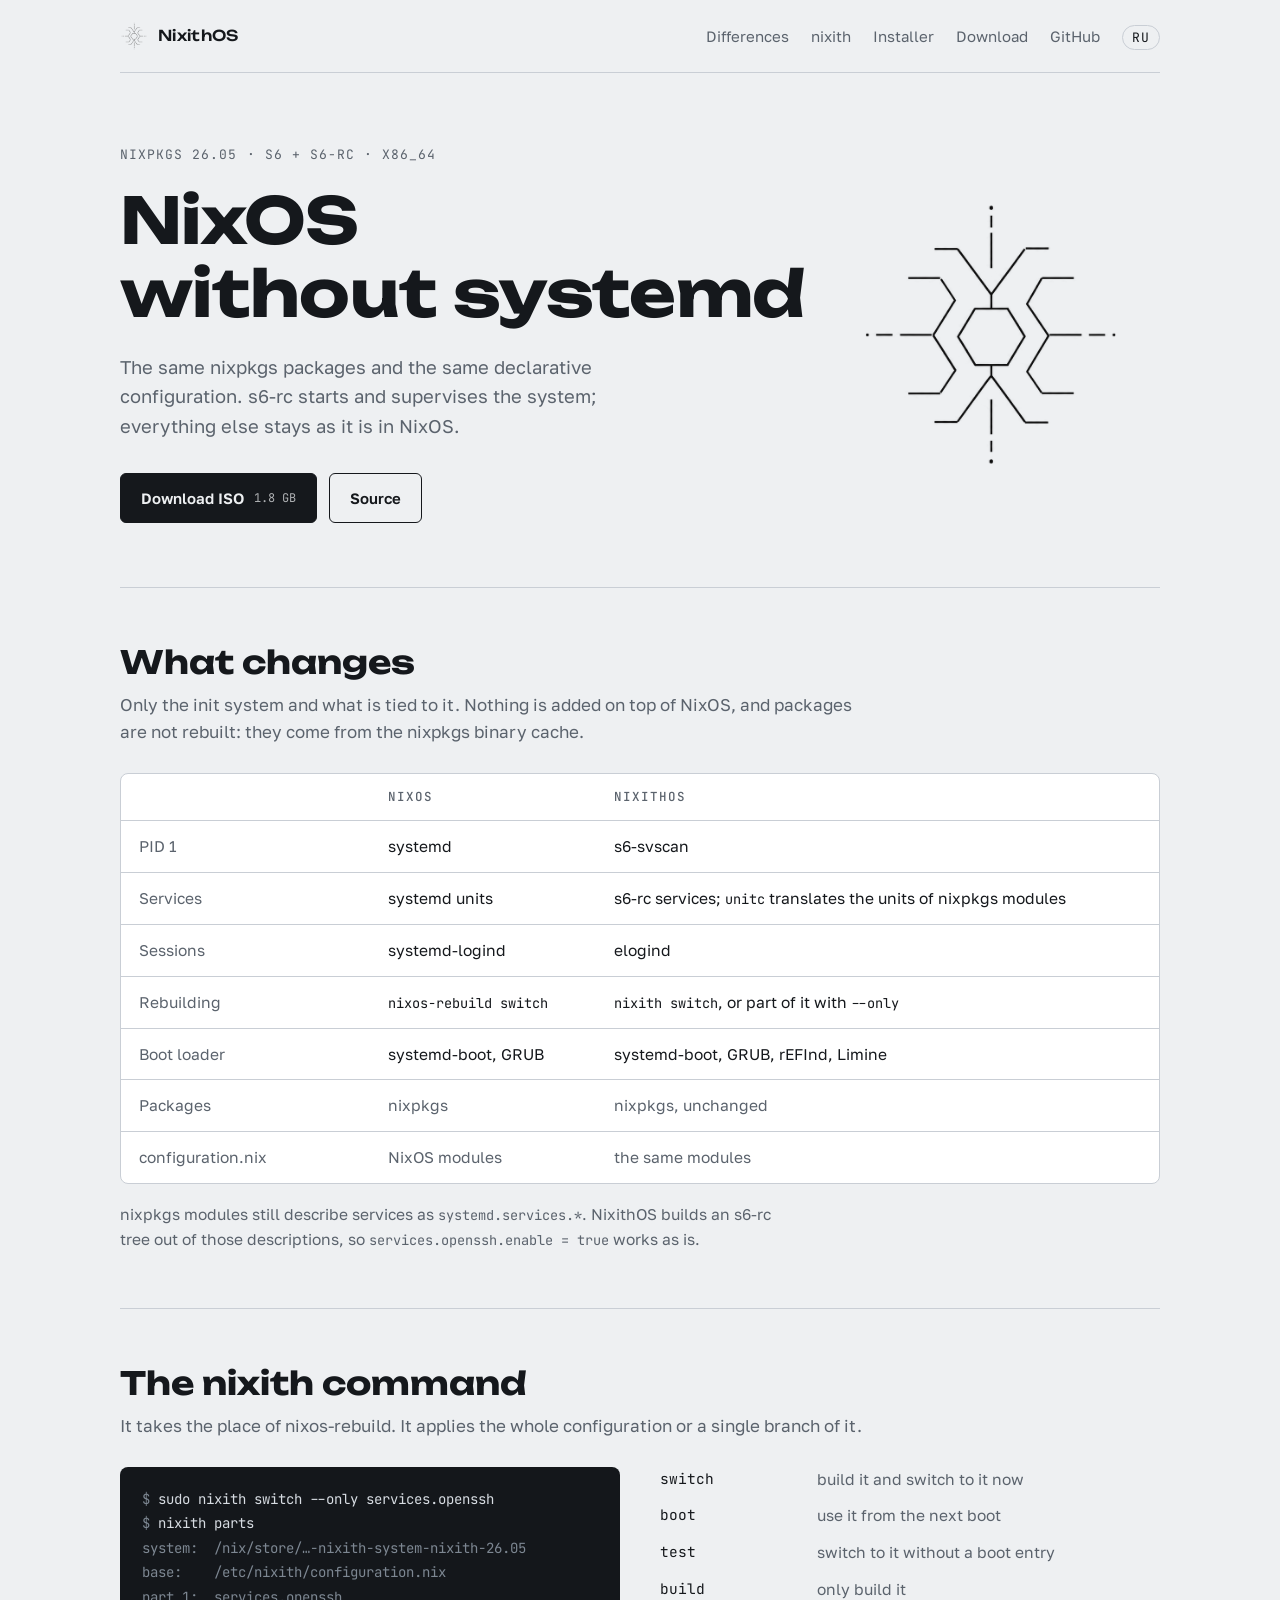
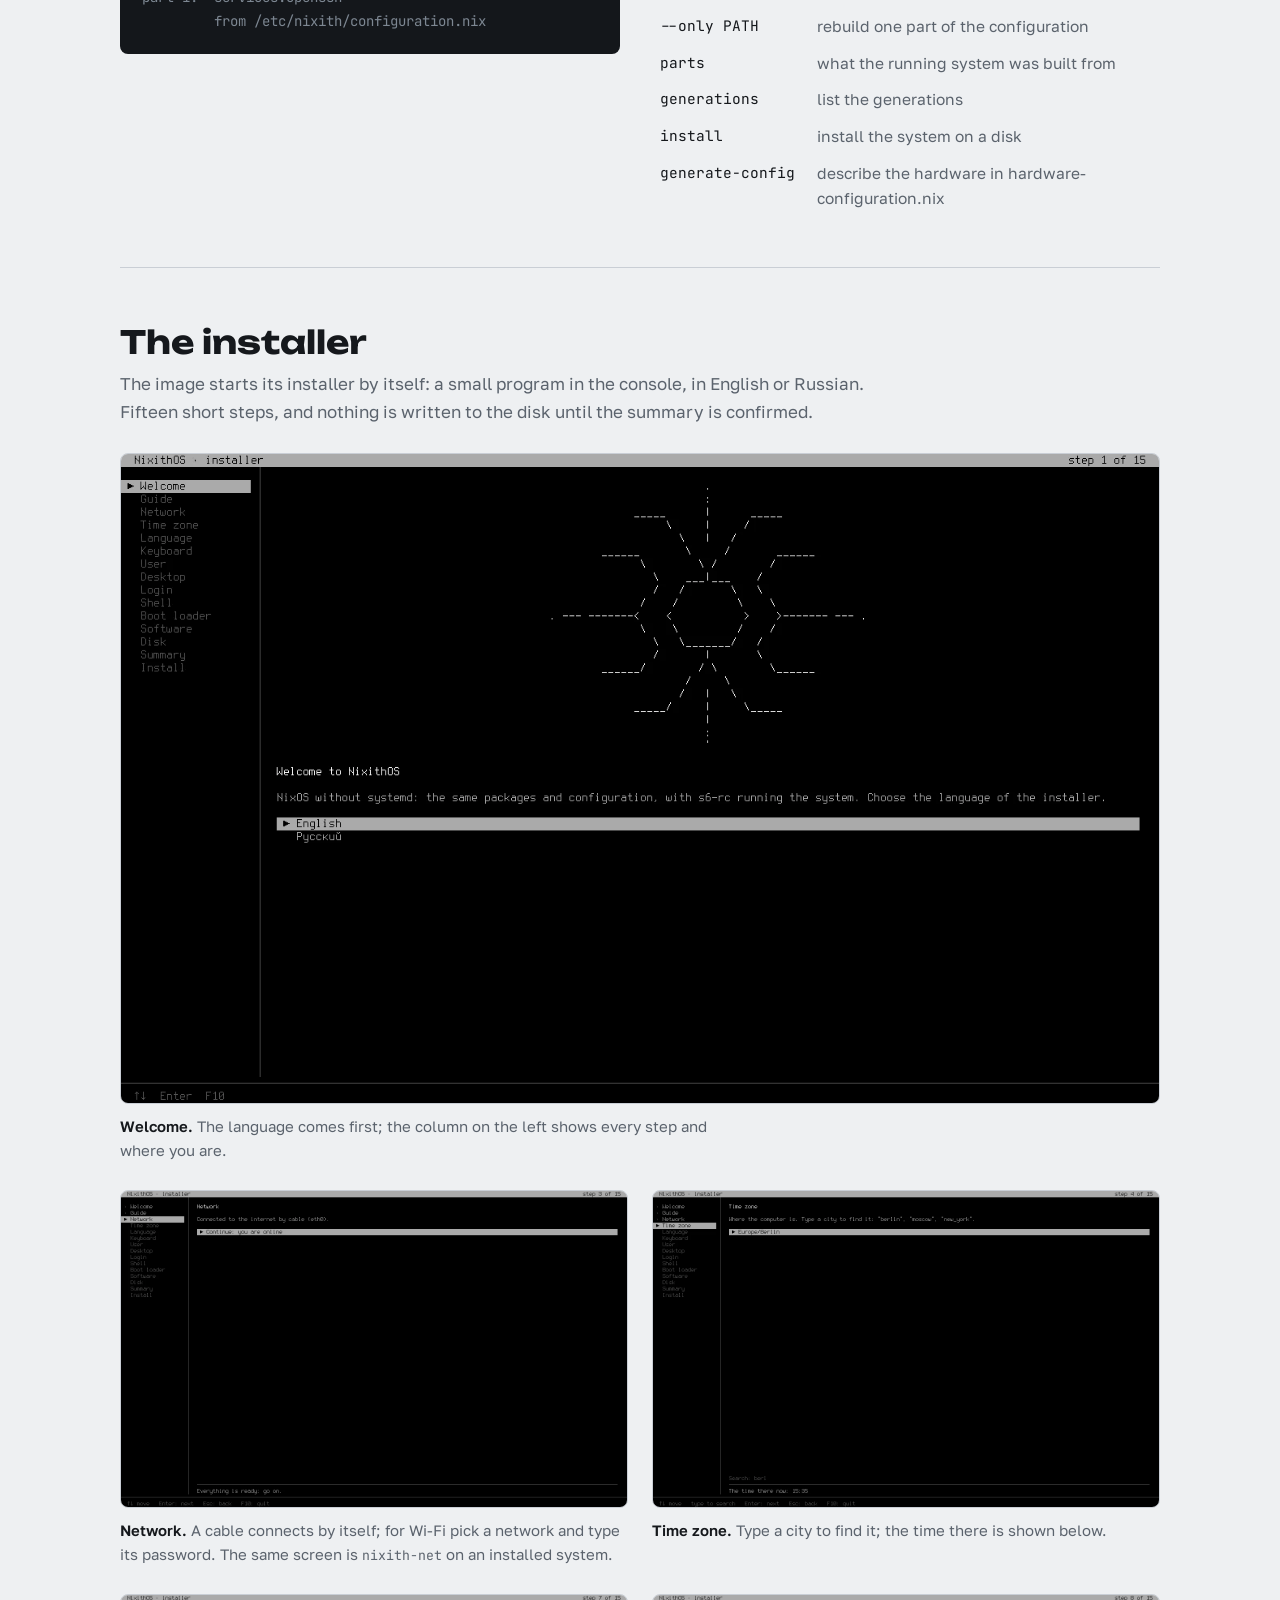
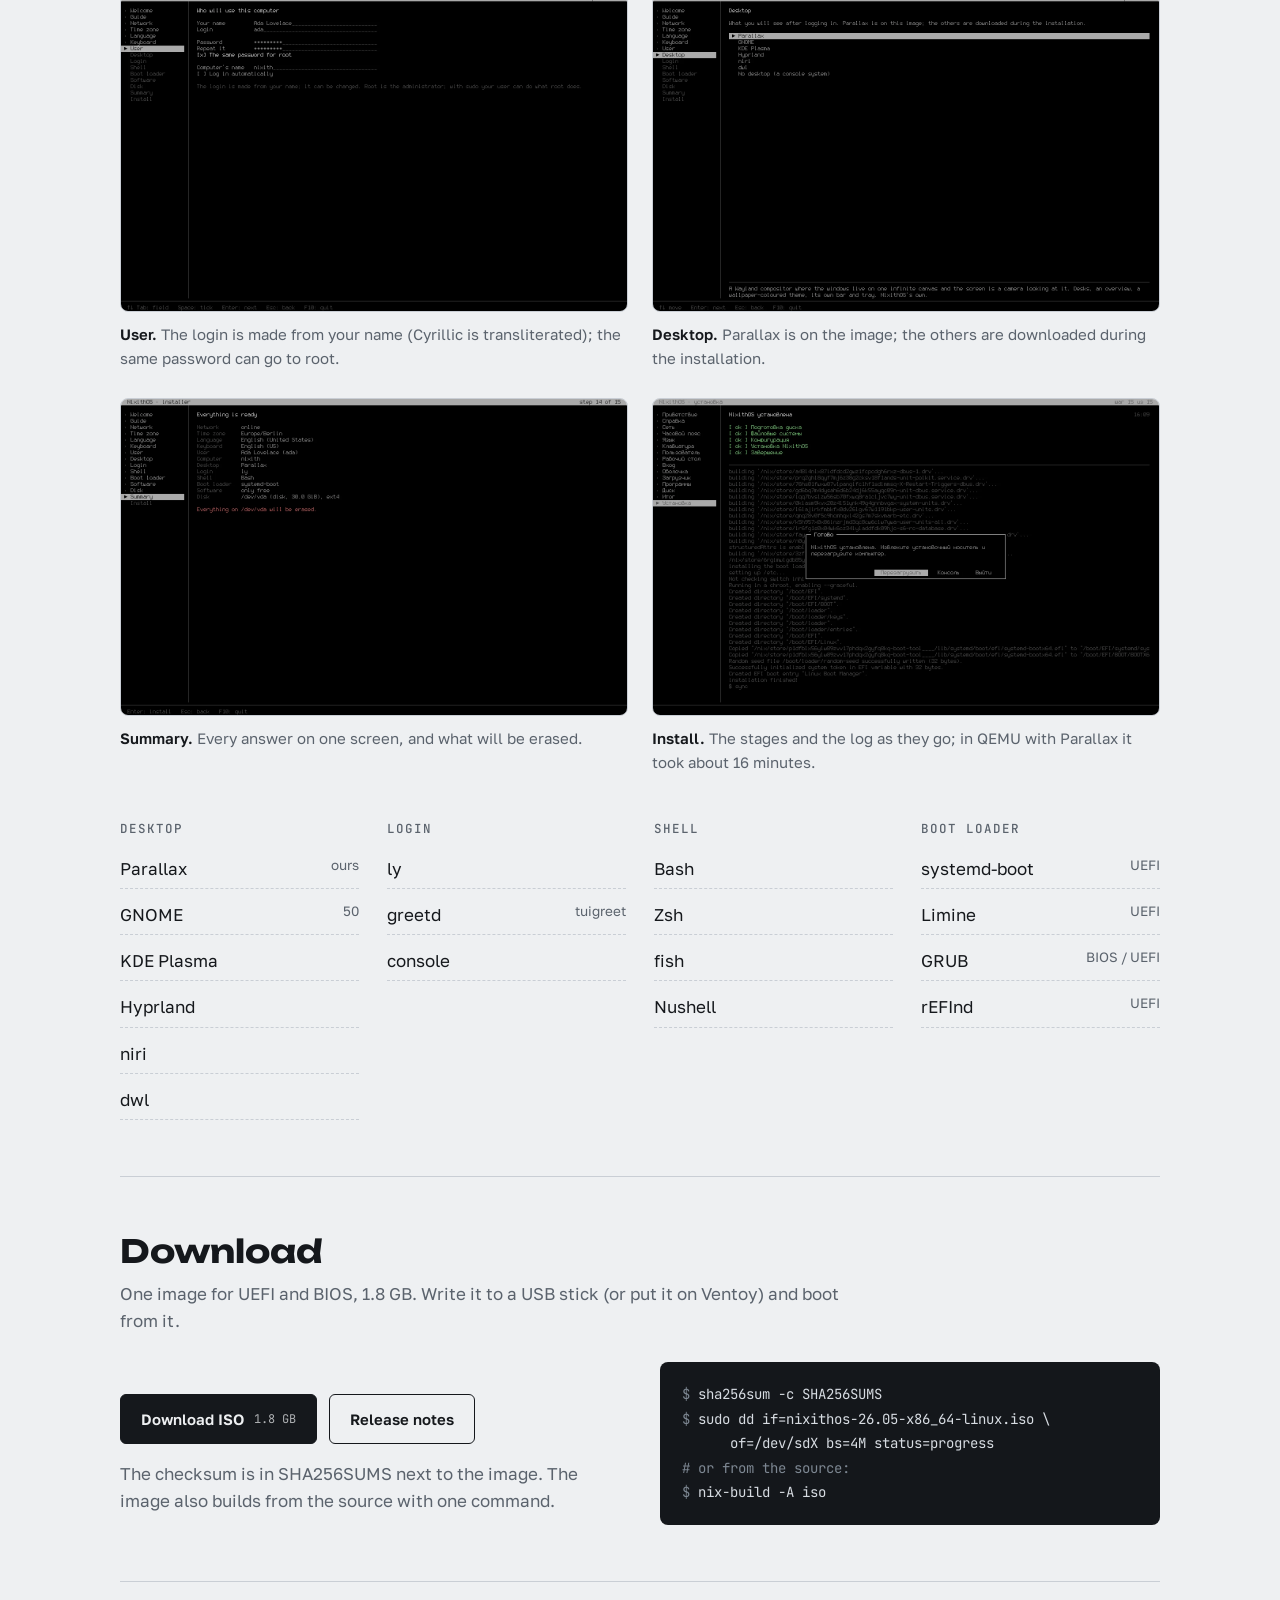
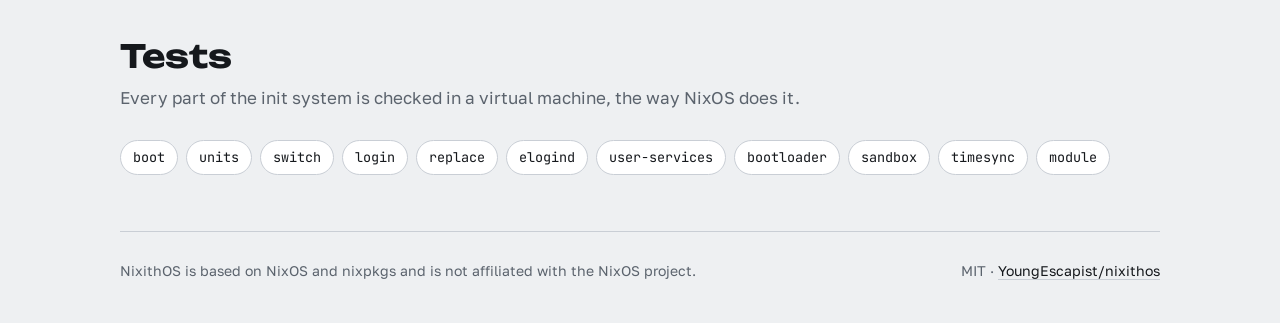
==== site/index.html @ 1942f946 "Сайт и документация: консольный установщик, скачивание ISO из релизов Co-Authored-By: Claude Opus 5." ====
<!doctype html>
<html lang="en">
<head>
<meta charset="utf-8">
<meta name="viewport" content="width=device-width, initial-scale=1, viewport-fit=cover">
<title>NixithOS</title>
<meta name="description" content="NixithOS: NixOS without systemd, on s6-rc. The same nixpkgs packages and the same configuration.">
<link rel="icon" type="image/png" href="favicon.png">
<link rel="alternate" hreflang="en" href="https://youngescapist.github.io/nixithos/">
<link rel="alternate" hreflang="ru" href="https://youngescapist.github.io/nixithos/ru/">
<link rel="preconnect" href="https://fonts.googleapis.com">
<link rel="preconnect" href="https://fonts.gstatic.com" crossorigin>
<link rel="stylesheet" href="https://fonts.googleapis.com/css2?family=Unbounded:wght@500;700&family=Golos+Text:wght@400;500;600&family=JetBrains+Mono:wght@400;500&display=swap">
<link rel="stylesheet" href="style.css">
</head>
<body>
<div class="wrap">
  <header class="top">
    <a class="brand" href="#top"><img src="img/mark.png" alt="">NixithOS</a>
    <nav aria-label="Sections">
      <ul>
        <li><a href="#diff">Differences</a></li>
        <li><a href="#nixith">nixith</a></li>
        <li><a href="#install">Installer</a></li>
        <li><a href="#download">Download</a></li>
        <li><a href="https://github.com/YoungEscapist/nixithos">GitHub</a></li>
        <li><a class="lang" href="ru/" hreflang="ru" lang="ru">RU</a></li>
      </ul>
    </nav>
  </header>

  <main id="top">
    <div class="hero">
      <div>
        <p class="eyebrow">nixpkgs 26.05 · s6 + s6-rc · x86_64</p>
        <h1>NixOS without&nbsp;systemd</h1>
        <p class="lead">The same nixpkgs packages and the same declarative configuration. s6-rc starts and supervises the system; everything else stays as it is in NixOS.</p>
        <div class="actions">
          <a class="btn primary" href="#download">Download ISO <small>1.8 GB</small></a>
          <a class="btn ghost" href="https://github.com/YoungEscapist/nixithos">Source</a>
        </div>
      </div>
      <img class="mark" src="img/mark.png" width="640" height="640" alt="The NixithOS mark: a hexagon between two forks, brackets on both sides, dashed axes">
    </div>

    <section id="diff">
      <div class="sec-head">
        <h2>What changes</h2>
        <p>Only the init system and what is tied to it. Nothing is added on top of NixOS, and packages are not rebuilt: they come from the nixpkgs binary cache.</p>
      </div>
      <div class="table-box">
        <table>
          <thead><tr><th scope="col"></th><th scope="col">NixOS</th><th scope="col">NixithOS</th></tr></thead>
          <tbody>
            <tr><td>PID 1</td><td>systemd</td><td>s6-svscan</td></tr>
            <tr><td>Services</td><td>systemd units</td><td>s6-rc services; <code>unitc</code> translates the units of nixpkgs modules</td></tr>
            <tr><td>Sessions</td><td>systemd-logind</td><td>elogind</td></tr>
            <tr><td>Rebuilding</td><td><code>nixos-rebuild switch</code></td><td><code>nixith switch</code>, or part of it with <code>--only</code></td></tr>
            <tr><td>Boot loader</td><td>systemd-boot, GRUB</td><td>systemd-boot, GRUB, rEFInd, Limine</td></tr>
            <tr><td>Packages</td><td class="same">nixpkgs</td><td class="same">nixpkgs, unchanged</td></tr>
            <tr><td>configuration.nix</td><td class="same">NixOS modules</td><td class="same">the same modules</td></tr>
          </tbody>
        </table>
      </div>
      <p class="note">nixpkgs modules still describe services as <code>systemd.services.*</code>. NixithOS builds an s6-rc tree out of those descriptions, so <code>services.openssh.enable = true</code> works as is.</p>
    </section>

    <section id="nixith">
      <div class="sec-head">
        <h2>The nixith command</h2>
        <p>It takes the place of nixos-rebuild. It applies the whole configuration or a single branch of it.</p>
      </div>
      <div class="split">
<pre class="term"><span class="p">$ </span>sudo nixith switch --only services.openssh
<span class="p">$ </span>nixith parts
<span class="c">system:  /nix/store/…-nixith-system-nixith-26.05</span>
<span class="c">base:    /etc/nixith/configuration.nix</span>
<span class="c">part 1:  services.openssh</span>
<span class="c">         from /etc/nixith/configuration.nix</span></pre>
        <dl class="cmds">
          <dt>switch</dt><dd>build it and switch to it now</dd>
          <dt>boot</dt><dd>use it from the next boot</dd>
          <dt>test</dt><dd>switch to it without a boot entry</dd>
          <dt>build</dt><dd>only build it</dd>
          <dt>--only PATH</dt><dd>rebuild one part of the configuration</dd>
          <dt>parts</dt><dd>what the running system was built from</dd>
          <dt>generations</dt><dd>list the generations</dd>
          <dt>install</dt><dd>install the system on a disk</dd>
          <dt>generate-config</dt><dd>describe the hardware in hardware-configuration.nix</dd>
        </dl>
      </div>
    </section>

    <section id="install">
      <div class="sec-head">
        <h2>The installer</h2>
        <p>The image starts its installer by itself: a small program in the console, in English or Russian. Fifteen short steps, and nothing is written to the disk until the summary is confirmed.</p>
      </div>
      <div class="shots">
        <figure class="wide">
          <a href="img/tui-welcome.webp"><img src="img/tui-welcome.webp" width="1280" height="800" alt="The installer's welcome screen: the NixithOS mark drawn in characters, the steps on the left, a choice of English or Russian"></a>
          <figcaption><b>Welcome.</b> The language comes first; the column on the left shows every step and where you are.</figcaption>
        </figure>
        <figure>
          <a href="img/tui-network.webp"><img src="img/tui-network.webp" width="1280" height="800" loading="lazy" alt="The Network step: connected by cable"></a>
          <figcaption><b>Network.</b> A cable connects by itself; for Wi-Fi pick a network and type its password. The same screen is <code>nixith-net</code> on an installed system.</figcaption>
        </figure>
        <figure>
          <a href="img/tui-timezone.webp"><img src="img/tui-timezone.webp" width="1280" height="800" loading="lazy" alt="The Time zone step with the search narrowed to Berlin"></a>
          <figcaption><b>Time zone.</b> Type a city to find it; the time there is shown below.</figcaption>
        </figure>
        <figure>
          <a href="img/tui-user.webp"><img src="img/tui-user.webp" width="1280" height="800" loading="lazy" alt="The User step filled in for Ada Lovelace"></a>
          <figcaption><b>User.</b> The login is made from your name (Cyrillic is transliterated); the same password can go to root.</figcaption>
        </figure>
        <figure>
          <a href="img/tui-desktop.webp"><img src="img/tui-desktop.webp" width="1280" height="800" loading="lazy" alt="The Desktop step with Parallax selected and described below"></a>
          <figcaption><b>Desktop.</b> Parallax is on the image; the others are downloaded during the installation.</figcaption>
        </figure>
        <figure>
          <a href="img/tui-summary.webp"><img src="img/tui-summary.webp" width="1280" height="800" loading="lazy" alt="The Summary step listing every choice and the disk to be erased"></a>
          <figcaption><b>Summary.</b> Every answer on one screen, and what will be erased.</figcaption>
        </figure>
        <figure>
          <a href="img/tui-install.webp"><img src="img/tui-install.webp" width="1280" height="800" loading="lazy" alt="The Install step finished, in Russian: five stages marked ok and the log below"></a>
          <figcaption><b>Install.</b> The stages and the log as they go; in QEMU with Parallax it took about 16 minutes.</figcaption>
        </figure>
      </div>
      <div class="choices">
        <div class="choice">
          <h3>Desktop</h3>
          <ul>
            <li>Parallax <span>ours</span></li>
            <li>GNOME <span>50</span></li>
            <li>KDE Plasma</li>
            <li>Hyprland</li>
            <li>niri</li>
            <li>dwl</li>
          </ul>
        </div>
        <div class="choice">
          <h3>Login</h3>
          <ul>
            <li>ly</li>
            <li>greetd <span>tuigreet</span></li>
            <li>console</li>
          </ul>
        </div>
        <div class="choice">
          <h3>Shell</h3>
          <ul>
            <li>Bash</li>
            <li>Zsh</li>
            <li>fish</li>
            <li>Nushell</li>
          </ul>
        </div>
        <div class="choice">
          <h3>Boot loader</h3>
          <ul>
            <li>systemd-boot <span>UEFI</span></li>
            <li>Limine <span>UEFI</span></li>
            <li>GRUB <span>BIOS / UEFI</span></li>
            <li>rEFInd <span>UEFI</span></li>
          </ul>
        </div>
      </div>
    </section>

    <section id="download">
      <div class="sec-head">
        <h2>Download</h2>
        <p>One image for UEFI and BIOS, 1.8 GB. Write it to a USB stick (or put it on Ventoy) and boot from it.</p>
      </div>
      <div class="download">
        <div>
          <div class="actions">
            <a class="btn primary" href="https://github.com/YoungEscapist/nixithos/releases/latest/download/nixithos-26.05-x86_64-linux.iso">Download ISO <small>1.8 GB</small></a>
            <a class="btn ghost" href="https://github.com/YoungEscapist/nixithos/releases/latest">Release notes</a>
          </div>
          <p class="muted" style="margin-top:16px">The checksum is in SHA256SUMS next to the image. The image also builds from the source with one command.</p>
        </div>
<pre class="term"><span class="p">$ </span>sha256sum -c SHA256SUMS
<span class="p">$ </span>sudo dd if=nixithos-26.05-x86_64-linux.iso \
      of=/dev/sdX bs=4M status=progress
<span class="c"># or from the source:</span>
<span class="p">$ </span>nix-build -A iso</pre>
      </div>
    </section>

    <section id="tests">
      <div class="sec-head">
        <h2>Tests</h2>
        <p>Every part of the init system is checked in a virtual machine, the way NixOS does it.</p>
      </div>
      <ul class="tests">
        <li>boot</li><li>units</li><li>switch</li><li>login</li><li>replace</li><li>elogind</li>
        <li>user-services</li><li>bootloader</li><li>sandbox</li><li>timesync</li><li>module</li>
      </ul>
    </section>
  </main>

  <footer>
    <span>NixithOS is based on NixOS and nixpkgs and is not affiliated with the NixOS project.</span>
    <span>MIT · <a href="https://github.com/YoungEscapist/nixithos">YoungEscapist/nixithos</a></span>
  </footer>
</div>
</body>
</html>
---- site/style.css ----
/* NixithOS site: one monochrome engineering page per language; the mark
   top-right like a drawing, then one column of sections (~70ch) with a
   table, a terminal and the installer's screens. */
:root{
  --ground:#eef0f2;
  --surface:#ffffff;
  --ink:#15181c;
  --muted:#5b636d;
  --line:#c9ced5;
  --accent:#2f3a46;
  --term:#14171b;
  --term-ink:#d7dce2;
  --term-dim:#7d8792;
  /* the mark is white lines on black: inverted and multiplied on a light page */
  --mark-filter:invert(1);
  --mark-blend:multiply;
  --font-display:"Unbounded", "Golos Text", system-ui, sans-serif;
  --font-body:"Golos Text", system-ui, -apple-system, "Segoe UI", sans-serif;
  --font-mono:"JetBrains Mono", ui-monospace, "DejaVu Sans Mono", monospace;
  --measure:68ch;
}
@media (prefers-color-scheme: dark){
  :root:not([data-theme="light"]){
    color-scheme:dark;
    --ground:#101215;
    --surface:#171a1e;
    --ink:#e6e9ed;
    --muted:#98a1ab;
    --line:#2b3037;
    --accent:#c4ccd6;
    --term:#0b0d0f;
    --term-ink:#d7dce2;
    --term-dim:#6c7681;
    --mark-filter:none;
    --mark-blend:screen;
  }
}
:root[data-theme="dark"]{
  color-scheme:dark;
  --ground:#101215;
  --surface:#171a1e;
  --ink:#e6e9ed;
  --muted:#98a1ab;
  --line:#2b3037;
  --accent:#c4ccd6;
  --term:#0b0d0f;
  --term-ink:#d7dce2;
  --term-dim:#6c7681;
  --mark-filter:none;
  --mark-blend:screen;
}

*{box-sizing:border-box}
body{
  margin:0;
  background:var(--ground);
  color:var(--ink);
  font-family:var(--font-body);
  font-size:17px;
  line-height:1.6;
  padding-left:max(16px, env(safe-area-inset-left, 0px));
  padding-right:max(16px, env(safe-area-inset-right, 0px));
}
img{max-width:100%;height:auto}
.wrap{max-width:1040px;margin:0 auto}
a{color:var(--ink);text-underline-offset:3px;text-decoration-color:var(--line)}
a:hover{text-decoration-color:var(--ink)}
a:focus-visible,.btn:focus-visible{outline:2px solid var(--accent);outline-offset:3px;border-radius:4px}
h1,h2,h3{font-family:var(--font-display);font-weight:700;text-wrap:balance;margin:0;line-height:1.15}
p{margin:0}
code{font-family:var(--font-mono);font-size:.88em}

/* header */
header.top{display:flex;align-items:center;justify-content:space-between;gap:16px;flex-wrap:wrap;padding-block:22px;border-bottom:1px solid var(--line)}
.brand{display:flex;align-items:center;gap:10px;font-family:var(--font-display);font-weight:500;font-size:15px;letter-spacing:.02em;text-decoration:none}
.brand img{width:28px;height:28px;filter:var(--mark-filter);mix-blend-mode:var(--mark-blend)}
nav ul{list-style:none;margin:0;padding:0;display:flex;gap:22px;flex-wrap:wrap;align-items:center;font-size:15px}
nav a{text-decoration:none;color:var(--muted)}
nav a:hover{color:var(--ink)}
nav .lang{font-family:var(--font-mono);font-size:13px;letter-spacing:.06em;padding:3px 9px;border:1px solid var(--line);border-radius:999px;color:var(--ink)}

/* hero */
.hero{display:grid;grid-template-columns:1.25fr .9fr;gap:48px;align-items:center;padding-block:72px 64px}
.eyebrow{font-family:var(--font-mono);font-size:13px;letter-spacing:.08em;text-transform:uppercase;color:var(--muted)}
.hero h1{font-size:clamp(2.3rem,5.4vw,4rem);letter-spacing:-.01em;margin-top:18px}
.hero .lead{margin-top:22px;font-size:1.15rem;color:var(--muted);max-width:46ch}
.actions{display:flex;gap:12px;flex-wrap:wrap;margin-top:32px}
.btn{display:inline-flex;align-items:center;gap:10px;padding:12px 20px;border-radius:6px;font-weight:600;font-size:15px;text-decoration:none;border:1px solid var(--ink)}
.btn.primary{background:var(--ink);color:var(--ground)}
.btn.ghost{color:var(--ink)}
.btn small{font-family:var(--font-mono);font-weight:400;font-size:12px;opacity:.7}
.mark{width:100%;max-width:380px;justify-self:center;filter:var(--mark-filter);mix-blend-mode:var(--mark-blend)}

/* sections */
section{padding-block:56px;border-top:1px solid var(--line)}
.sec-head{display:flex;flex-direction:column;gap:10px;margin-bottom:28px;max-width:var(--measure)}
.sec-head h2{font-size:clamp(1.5rem,3vw,2rem)}
.sec-head p{color:var(--muted)}

/* comparison table */
.table-box{overflow-x:auto;border:1px solid var(--line);border-radius:8px;background:var(--surface)}
table{border-collapse:collapse;width:100%;min-width:560px;font-size:15.5px}
th,td{text-align:left;padding:13px 18px;border-bottom:1px solid var(--line);vertical-align:top}
tr:last-child td{border-bottom:0}
thead th{font-family:var(--font-mono);font-weight:500;font-size:12.5px;letter-spacing:.08em;text-transform:uppercase;color:var(--muted)}
td:first-child{color:var(--muted);width:24%}
td.same{color:var(--muted)}
.note{margin-top:18px;max-width:var(--measure);color:var(--muted);font-size:15.5px}

/* terminal */
.split{display:grid;grid-template-columns:1fr 1fr;gap:40px;align-items:start}
.term{background:var(--term);color:var(--term-ink);border-radius:8px;padding:20px 22px;font-family:var(--font-mono);font-size:14px;line-height:1.75;overflow-x:auto;white-space:pre;margin:0}
.term .p{color:var(--term-dim);user-select:none}
.term .c{color:var(--term-dim)}
dl.cmds{margin:0;display:grid;grid-template-columns:max-content 1fr;gap:12px 22px}
dl.cmds dt{font-family:var(--font-mono);font-size:14.5px}
dl.cmds dd{margin:0;color:var(--muted);font-size:15.5px}

/* installer screens */
.shots{display:grid;grid-template-columns:repeat(2,1fr);gap:28px 24px;margin:0 0 48px}
.shots figure{margin:0;display:flex;flex-direction:column;gap:10px}
.shots figure.wide{grid-column:1 / -1}
.shots a{display:block;border:1px solid var(--line);border-radius:8px;overflow:hidden;background:var(--surface);line-height:0}
.shots img{width:100%;aspect-ratio:16/10;object-fit:cover}
.shots figcaption{font-size:15px;color:var(--muted);max-width:var(--measure)}
.shots figcaption b{color:var(--ink);font-weight:600}

/* installer choices */
.choices{display:grid;grid-template-columns:repeat(4,1fr);gap:28px}
.choice h3{font-family:var(--font-mono);font-weight:500;font-size:12.5px;letter-spacing:.08em;text-transform:uppercase;color:var(--muted);margin-bottom:12px}
.choice ul{list-style:none;margin:0;padding:0;display:flex;flex-direction:column;gap:6px}
.choice li{display:flex;justify-content:space-between;gap:8px;padding-block:6px;border-bottom:1px dashed var(--line)}
.choice li span{color:var(--muted);font-size:13.5px}

/* download */
.download{display:grid;grid-template-columns:1fr 1fr;gap:40px;align-items:start}
.download p + p{margin-top:12px}
.download .muted{color:var(--muted)}

/* tests */
.tests{display:flex;flex-wrap:wrap;gap:8px;margin:0;padding:0;list-style:none}
.tests li{font-family:var(--font-mono);font-size:13.5px;padding:6px 12px;border:1px solid var(--line);border-radius:999px;background:var(--surface)}

footer{border-top:1px solid var(--line);padding-block:28px 40px;display:flex;justify-content:space-between;gap:16px;flex-wrap:wrap;color:var(--muted);font-size:14px}

@media (max-width:860px){
  .hero{grid-template-columns:1fr;padding-block:48px}
  .mark{max-width:220px;justify-self:start;order:-1}
  .split,.download{grid-template-columns:1fr}
  .choices{grid-template-columns:1fr 1fr}
  .shots{grid-template-columns:1fr}
}
@media (max-width:480px){
  .choices{grid-template-columns:1fr}
  dl.cmds{grid-template-columns:1fr;gap:2px}
  dl.cmds dd{margin-bottom:10px}
  nav ul{gap:14px}
}
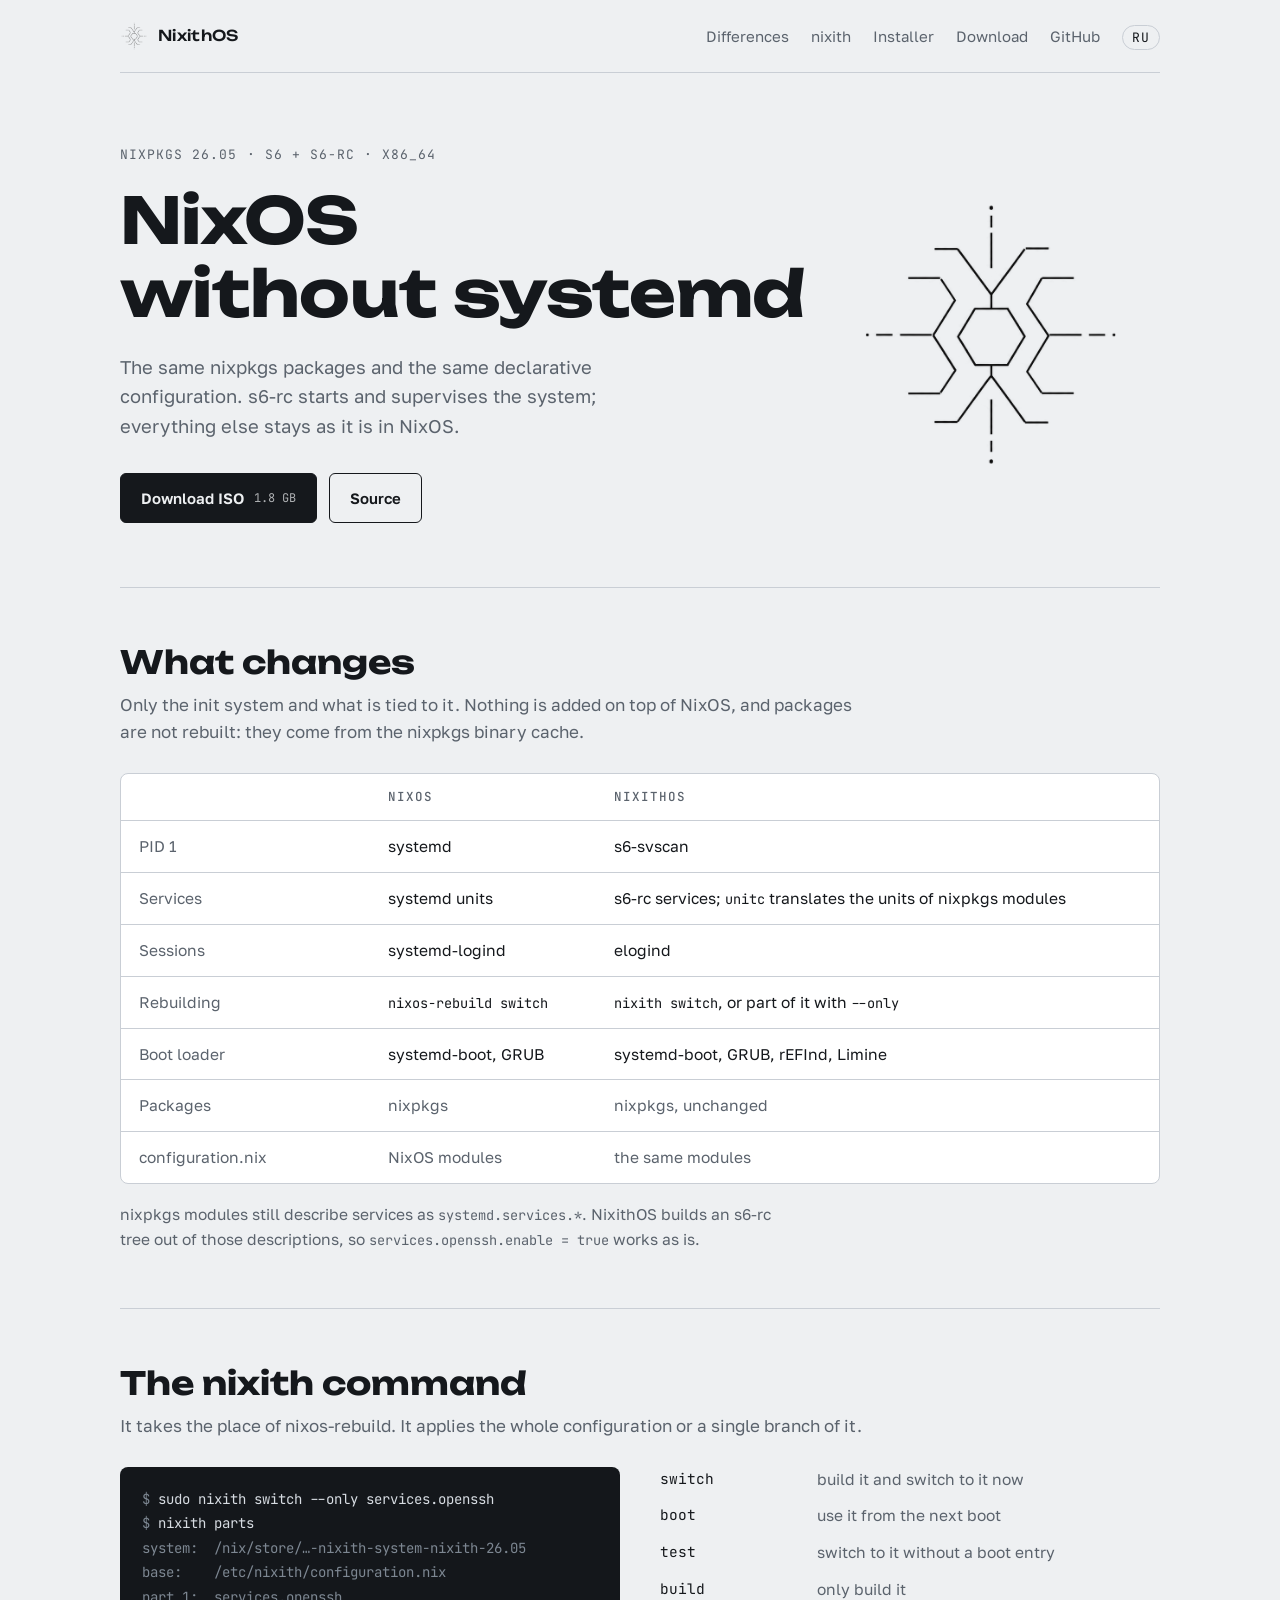
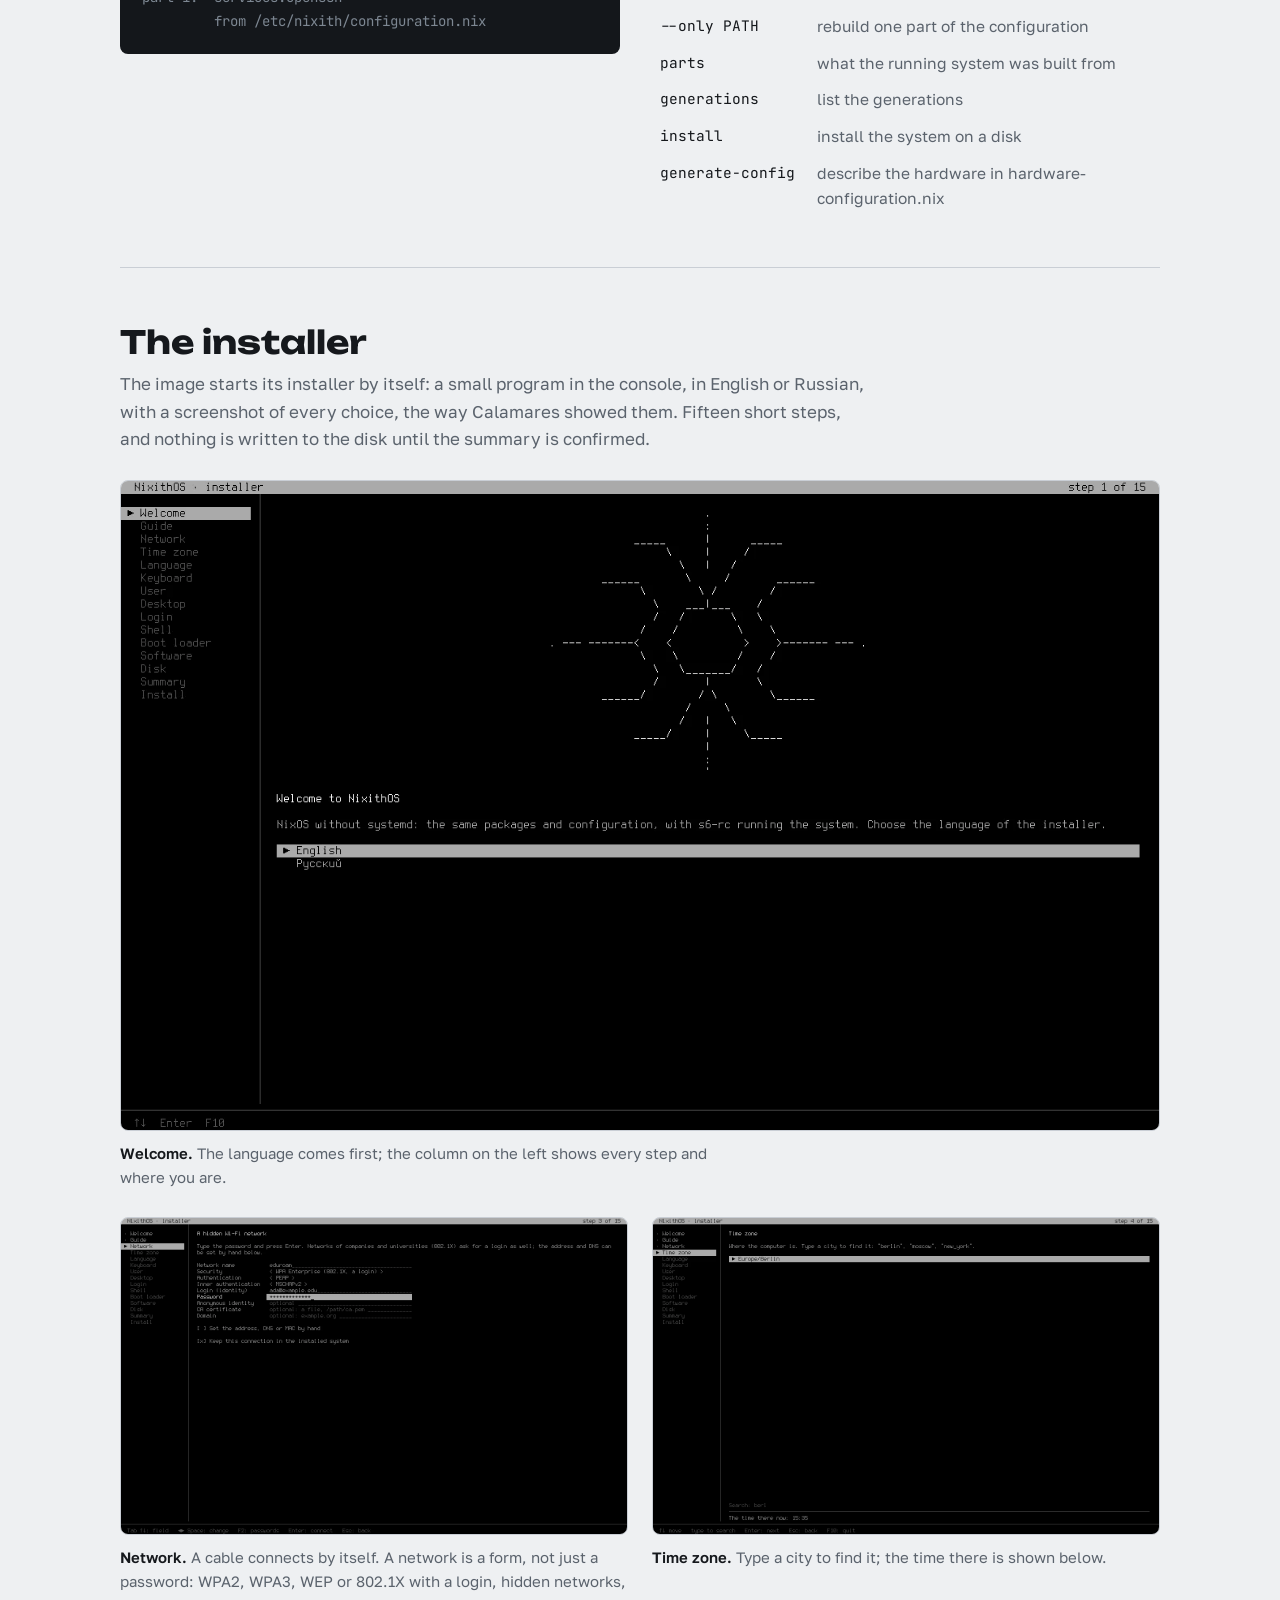
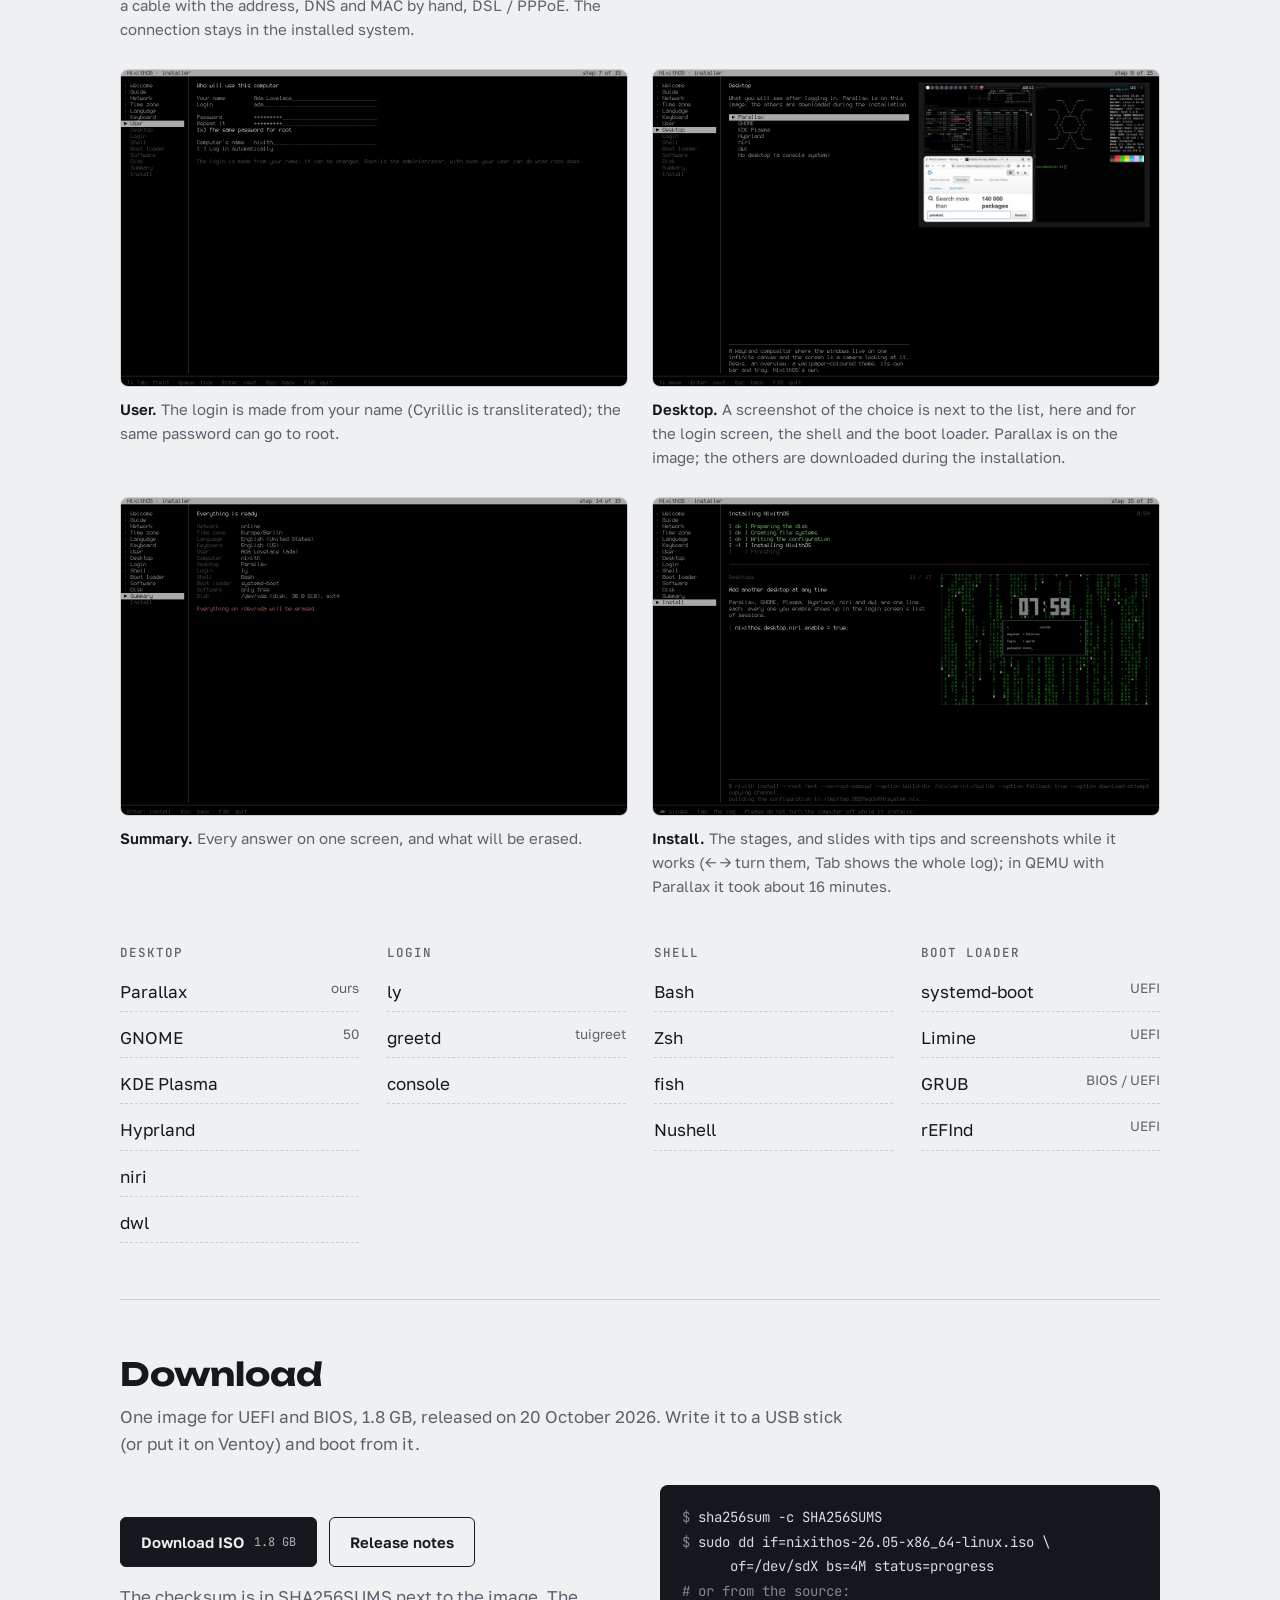
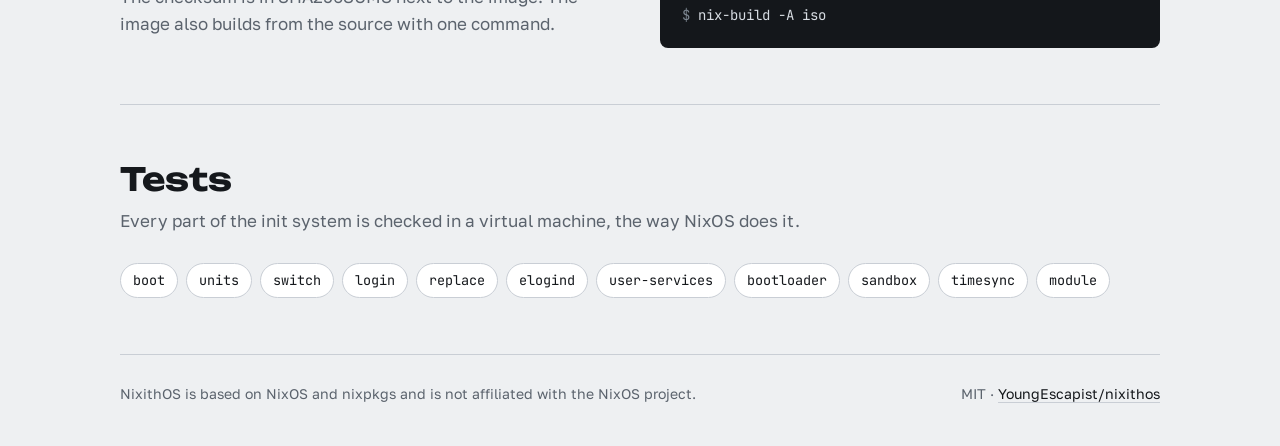
==== commit afc46264: "Сайт и README под выпуск 20.10: скриншоты в установщике и сеть формой Новые снимки установщика с обр" ====
--- a/site/index.html
+++ b/site/index.html
@@ -94,7 +94,7 @@
     <section id="install">
       <div class="sec-head">
         <h2>The installer</h2>
-        <p>The image starts its installer by itself: a small program in the console, in English or Russian. Fifteen short steps, and nothing is written to the disk until the summary is confirmed.</p>
+        <p>The image starts its installer by itself: a small program in the console, in English or Russian, with a screenshot of every choice, the way Calamares showed them. Fifteen short steps, and nothing is written to the disk until the summary is confirmed.</p>
       </div>
       <div class="shots">
         <figure class="wide">
@@ -102,8 +102,8 @@
           <figcaption><b>Welcome.</b> The language comes first; the column on the left shows every step and where you are.</figcaption>
         </figure>
         <figure>
-          <a href="img/tui-network.webp"><img src="img/tui-network.webp" width="1280" height="800" loading="lazy" alt="The Network step: connected by cable"></a>
-          <figcaption><b>Network.</b> A cable connects by itself; for Wi-Fi pick a network and type its password. The same screen is <code>nixith-net</code> on an installed system.</figcaption>
+          <a href="img/tui-network.webp"><img src="img/tui-network.webp" width="1280" height="800" loading="lazy" alt="The Network step: a hidden Wi-Fi network with WPA Enterprise (802.1X), the method, the login and the password filled in, the optional fields below"></a>
+          <figcaption><b>Network.</b> A cable connects by itself. A network is a form, not just a password: WPA2, WPA3, WEP or 802.1X with a login, hidden networks, a cable with the address, DNS and MAC by hand, DSL / PPPoE. The connection stays in the installed system.</figcaption>
         </figure>
         <figure>
           <a href="img/tui-timezone.webp"><img src="img/tui-timezone.webp" width="1280" height="800" loading="lazy" alt="The Time zone step with the search narrowed to Berlin"></a>
@@ -114,16 +114,16 @@
           <figcaption><b>User.</b> The login is made from your name (Cyrillic is transliterated); the same password can go to root.</figcaption>
         </figure>
         <figure>
-          <a href="img/tui-desktop.webp"><img src="img/tui-desktop.webp" width="1280" height="800" loading="lazy" alt="The Desktop step with Parallax selected and described below"></a>
-          <figcaption><b>Desktop.</b> Parallax is on the image; the others are downloaded during the installation.</figcaption>
+          <a href="img/tui-desktop.webp"><img src="img/tui-desktop.webp" width="1280" height="800" loading="lazy" alt="The Desktop step with Parallax selected: its screenshot on the right, its description below"></a>
+          <figcaption><b>Desktop.</b> A screenshot of the choice is next to the list, here and for the login screen, the shell and the boot loader. Parallax is on the image; the others are downloaded during the installation.</figcaption>
         </figure>
         <figure>
           <a href="img/tui-summary.webp"><img src="img/tui-summary.webp" width="1280" height="800" loading="lazy" alt="The Summary step listing every choice and the disk to be erased"></a>
           <figcaption><b>Summary.</b> Every answer on one screen, and what will be erased.</figcaption>
         </figure>
         <figure>
-          <a href="img/tui-install.webp"><img src="img/tui-install.webp" width="1280" height="800" loading="lazy" alt="The Install step finished, in Russian: five stages marked ok and the log below"></a>
-          <figcaption><b>Install.</b> The stages and the log as they go; in QEMU with Parallax it took about 16 minutes.</figcaption>
+          <a href="img/tui-install.webp"><img src="img/tui-install.webp" width="1280" height="800" loading="lazy" alt="The Install step under way: the stages, a slide about adding a desktop with a screenshot of the ly login screen, the last lines of the log"></a>
+          <figcaption><b>Install.</b> The stages, and slides with tips and screenshots while it works (&larr; &rarr; turn them, Tab shows the whole log); in QEMU with Parallax it took about 16 minutes.</figcaption>
         </figure>
       </div>
       <div class="choices">
@@ -170,7 +170,7 @@
     <section id="download">
       <div class="sec-head">
         <h2>Download</h2>
-        <p>One image for UEFI and BIOS, 1.8 GB. Write it to a USB stick (or put it on Ventoy) and boot from it.</p>
+        <p>One image for UEFI and BIOS, 1.8 GB, released on 20 October 2026. Write it to a USB stick (or put it on Ventoy) and boot from it.</p>
       </div>
       <div class="download">
         <div>
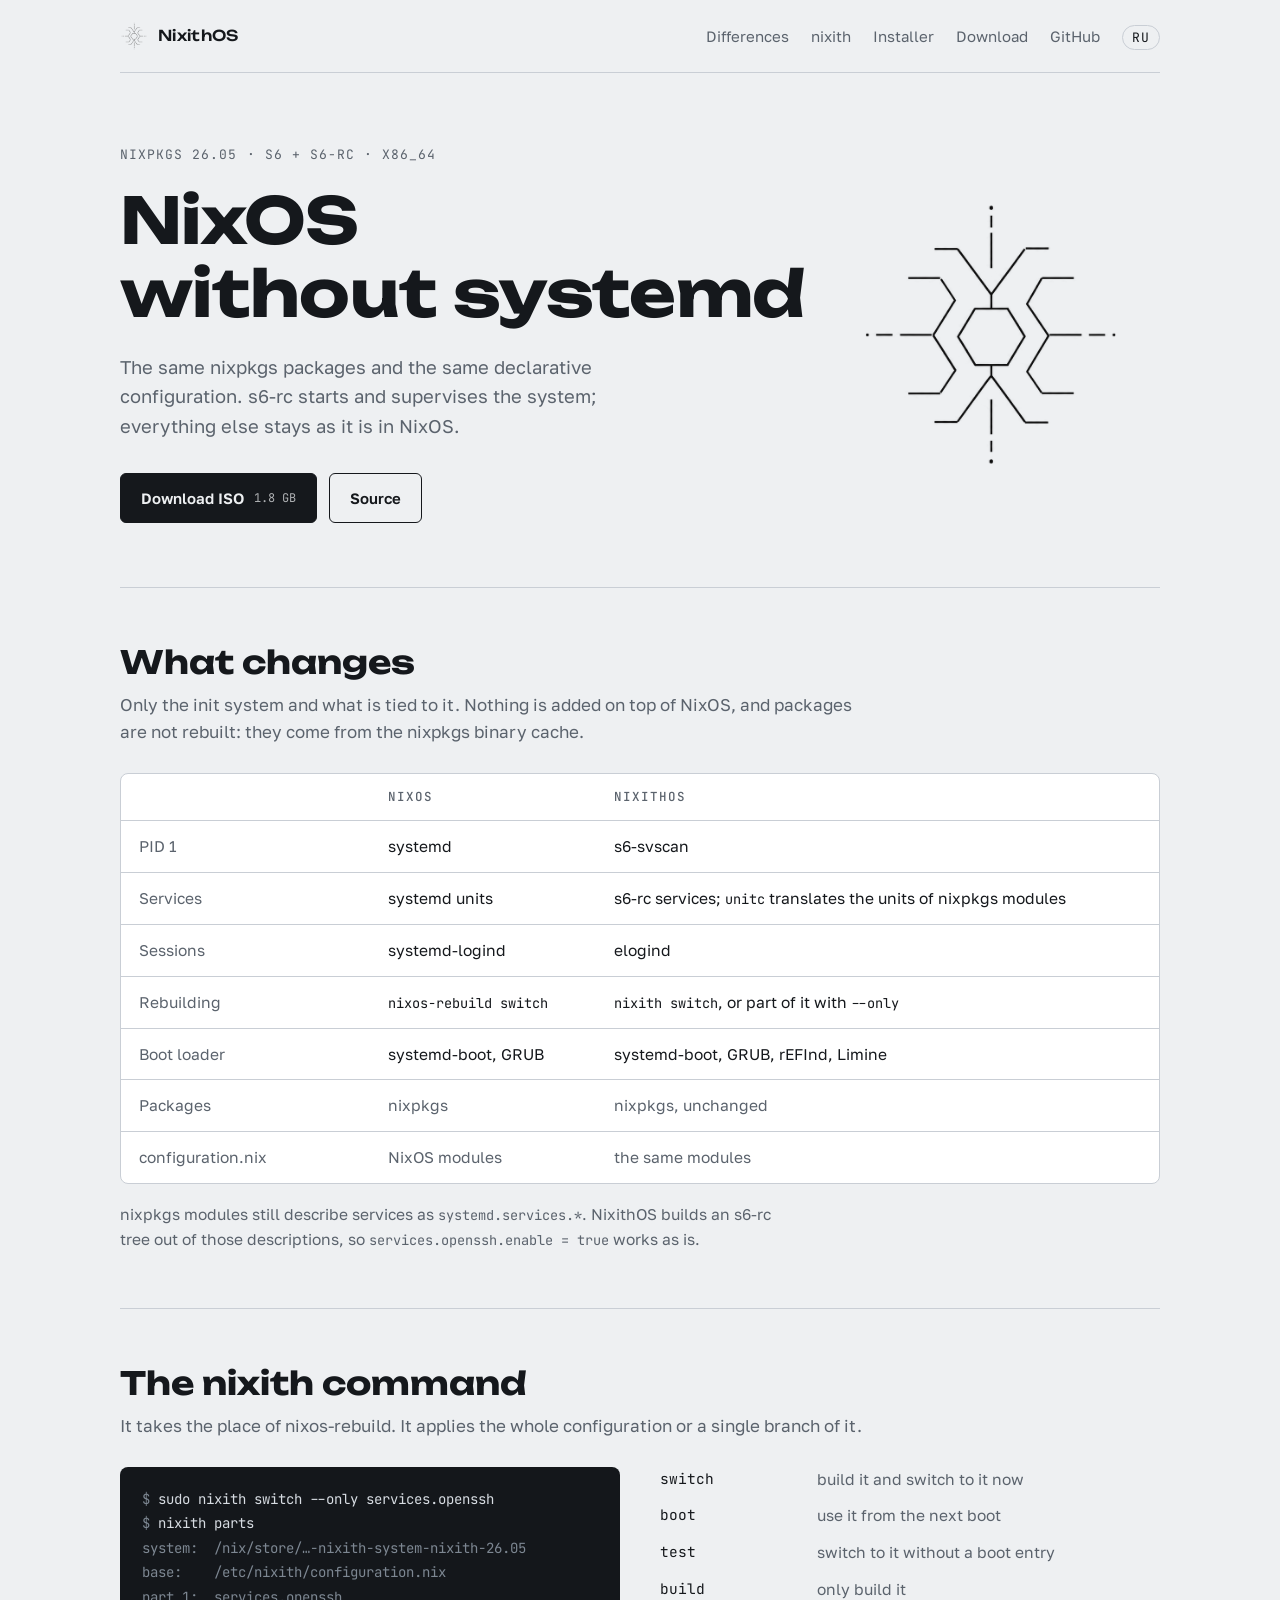
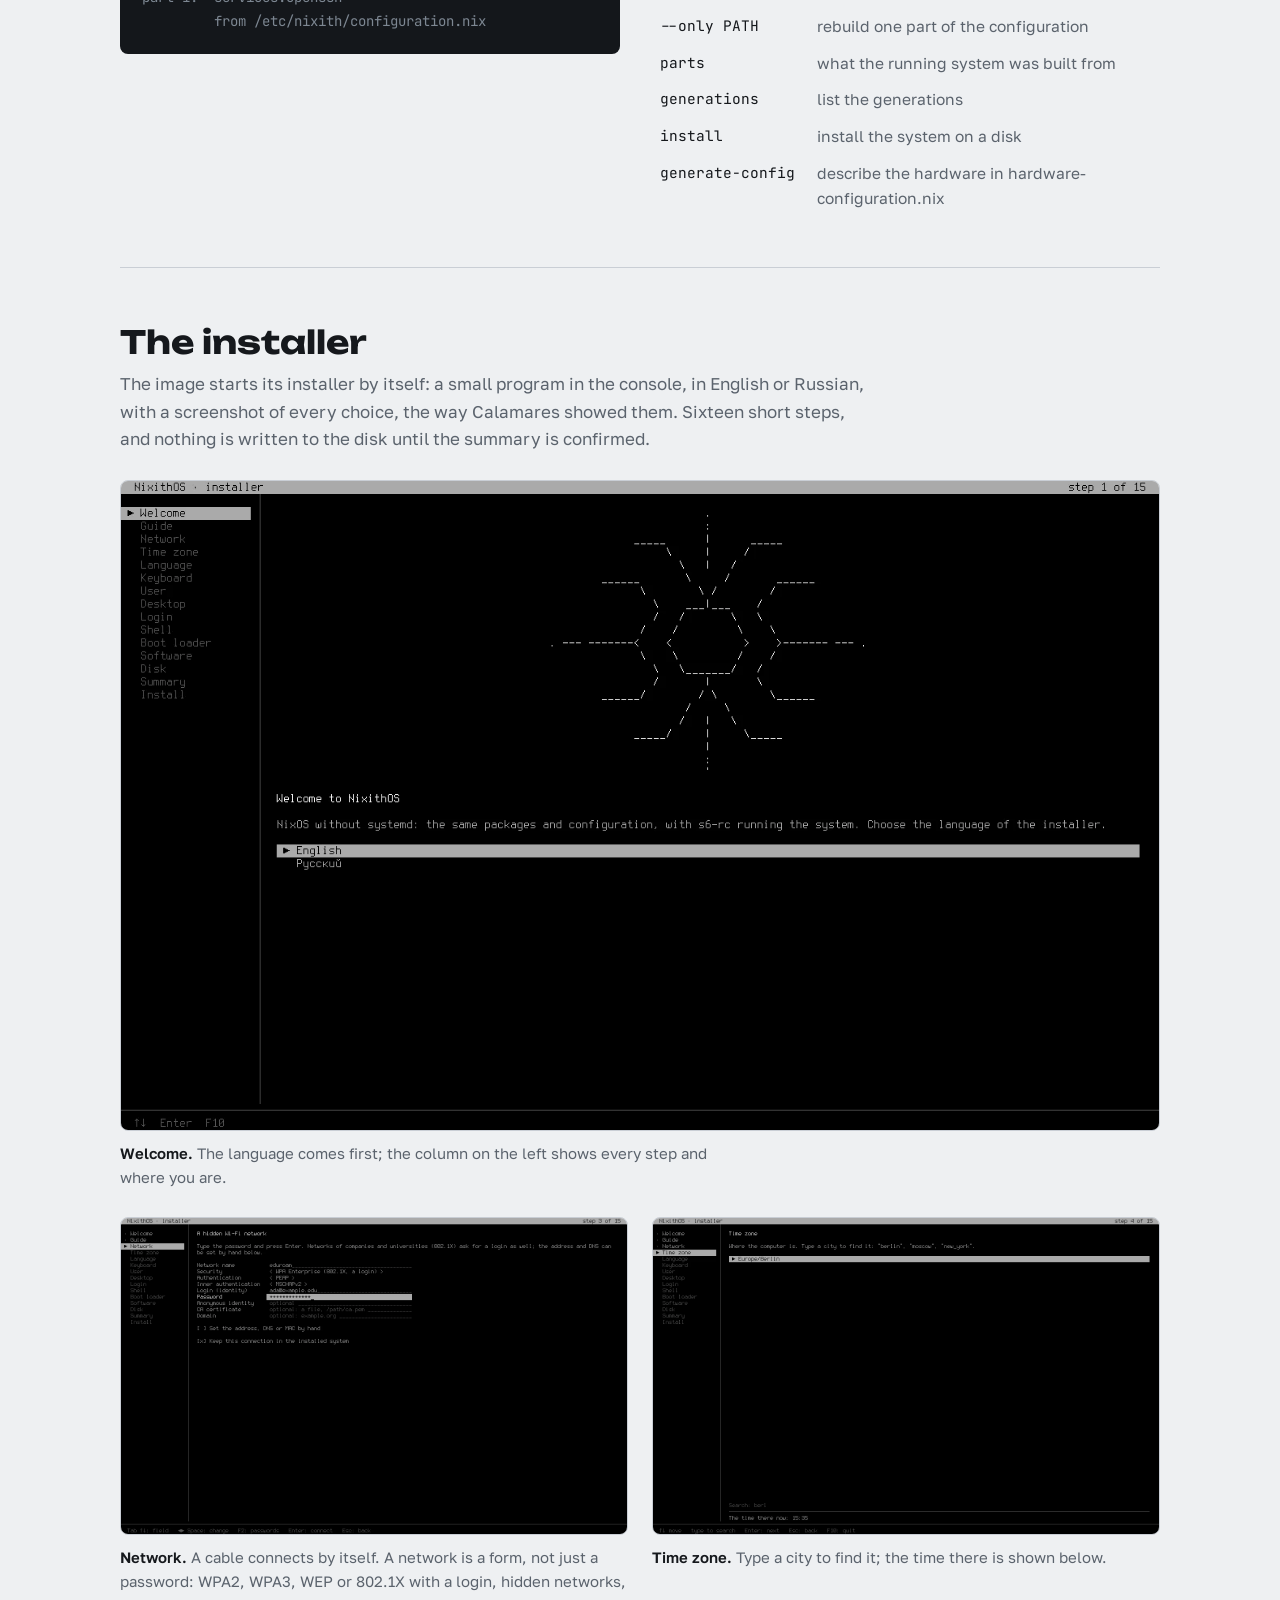
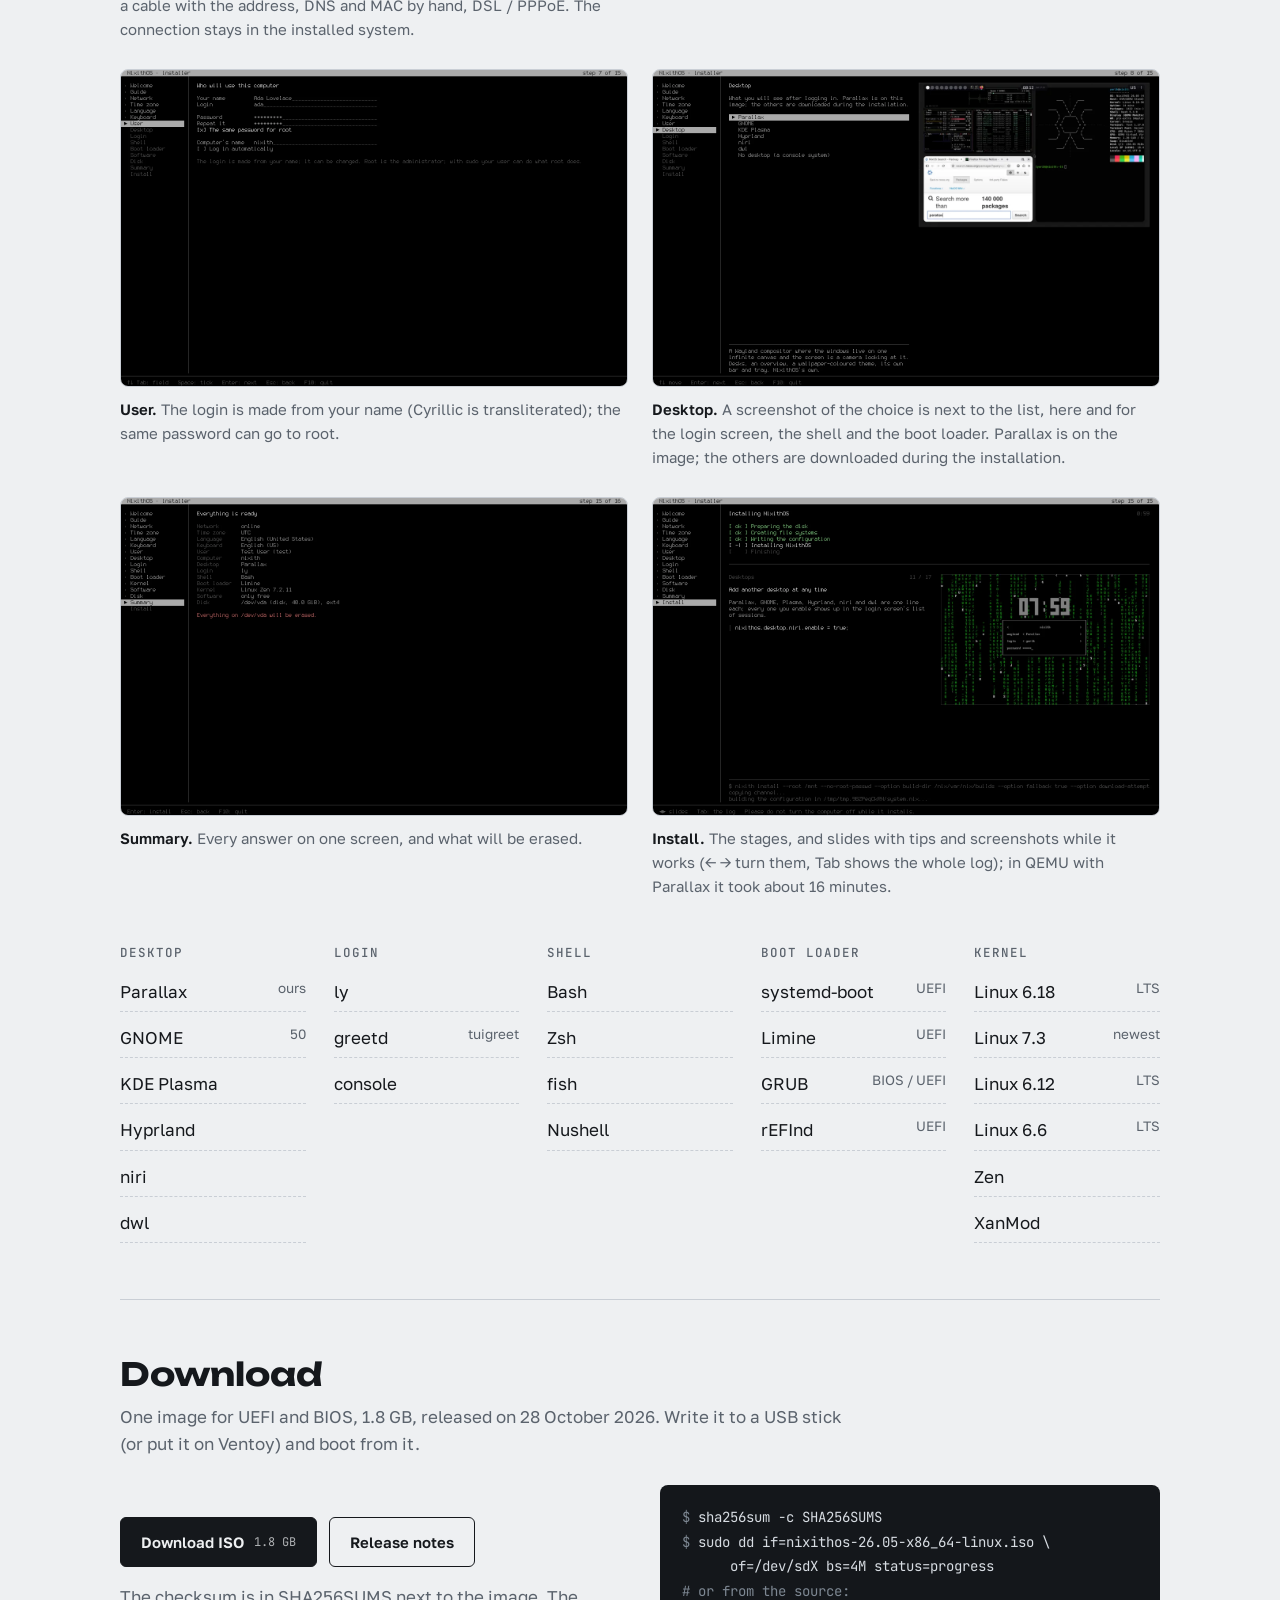
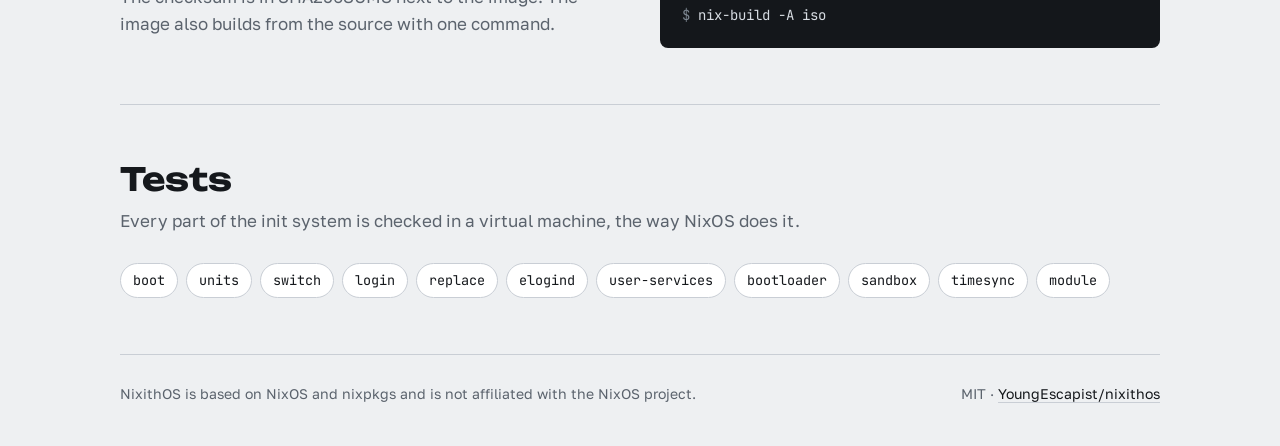
==== commit 6da87a18: "Сайт под выпуск 28.10: шаг «Ядро» Шестнадцать шагов вместо пятнадцати, колонка «Ядро» среди варианто" ====
--- a/site/index.html
+++ b/site/index.html
@@ -94,7 +94,7 @@
     <section id="install">
       <div class="sec-head">
         <h2>The installer</h2>
-        <p>The image starts its installer by itself: a small program in the console, in English or Russian, with a screenshot of every choice, the way Calamares showed them. Fifteen short steps, and nothing is written to the disk until the summary is confirmed.</p>
+        <p>The image starts its installer by itself: a small program in the console, in English or Russian, with a screenshot of every choice, the way Calamares showed them. Sixteen short steps, and nothing is written to the disk until the summary is confirmed.</p>
       </div>
       <div class="shots">
         <figure class="wide">
@@ -118,7 +118,7 @@
           <figcaption><b>Desktop.</b> A screenshot of the choice is next to the list, here and for the login screen, the shell and the boot loader. Parallax is on the image; the others are downloaded during the installation.</figcaption>
         </figure>
         <figure>
-          <a href="img/tui-summary.webp"><img src="img/tui-summary.webp" width="1280" height="800" loading="lazy" alt="The Summary step listing every choice and the disk to be erased"></a>
+          <a href="img/tui-summary.webp"><img src="img/tui-summary.webp" width="1280" height="800" loading="lazy" alt="The Summary step listing every choice, Linux Zen as the kernel among them, and the disk to be erased"></a>
           <figcaption><b>Summary.</b> Every answer on one screen, and what will be erased.</figcaption>
         </figure>
         <figure>
@@ -164,13 +164,24 @@
             <li>rEFInd <span>UEFI</span></li>
           </ul>
         </div>
+        <div class="choice">
+          <h3>Kernel</h3>
+          <ul>
+            <li>Linux 6.18 <span>LTS</span></li>
+            <li>Linux 7.3 <span>newest</span></li>
+            <li>Linux 6.12 <span>LTS</span></li>
+            <li>Linux 6.6 <span>LTS</span></li>
+            <li>Zen</li>
+            <li>XanMod</li>
+          </ul>
+        </div>
       </div>
     </section>
 
     <section id="download">
       <div class="sec-head">
         <h2>Download</h2>
-        <p>One image for UEFI and BIOS, 1.8 GB, released on 20 October 2026. Write it to a USB stick (or put it on Ventoy) and boot from it.</p>
+        <p>One image for UEFI and BIOS, 1.8 GB, released on 28 October 2026. Write it to a USB stick (or put it on Ventoy) and boot from it.</p>
       </div>
       <div class="download">
         <div>
--- a/site/style.css
+++ b/site/style.css
@@ -126,7 +126,7 @@
 .shots figcaption b{color:var(--ink);font-weight:600}
 
 /* installer choices */
-.choices{display:grid;grid-template-columns:repeat(4,1fr);gap:28px}
+.choices{display:grid;grid-template-columns:repeat(5,1fr);gap:28px}
 .choice h3{font-family:var(--font-mono);font-weight:500;font-size:12.5px;letter-spacing:.08em;text-transform:uppercase;color:var(--muted);margin-bottom:12px}
 .choice ul{list-style:none;margin:0;padding:0;display:flex;flex-direction:column;gap:6px}
 .choice li{display:flex;justify-content:space-between;gap:8px;padding-block:6px;border-bottom:1px dashed var(--line)}
@@ -143,6 +143,9 @@
 
 footer{border-top:1px solid var(--line);padding-block:28px 40px;display:flex;justify-content:space-between;gap:16px;flex-wrap:wrap;color:var(--muted);font-size:14px}
 
+@media (max-width:1100px){
+  .choices{grid-template-columns:repeat(3,1fr)}
+}
 @media (max-width:860px){
   .hero{grid-template-columns:1fr;padding-block:48px}
   .mark{max-width:220px;justify-self:start;order:-1}
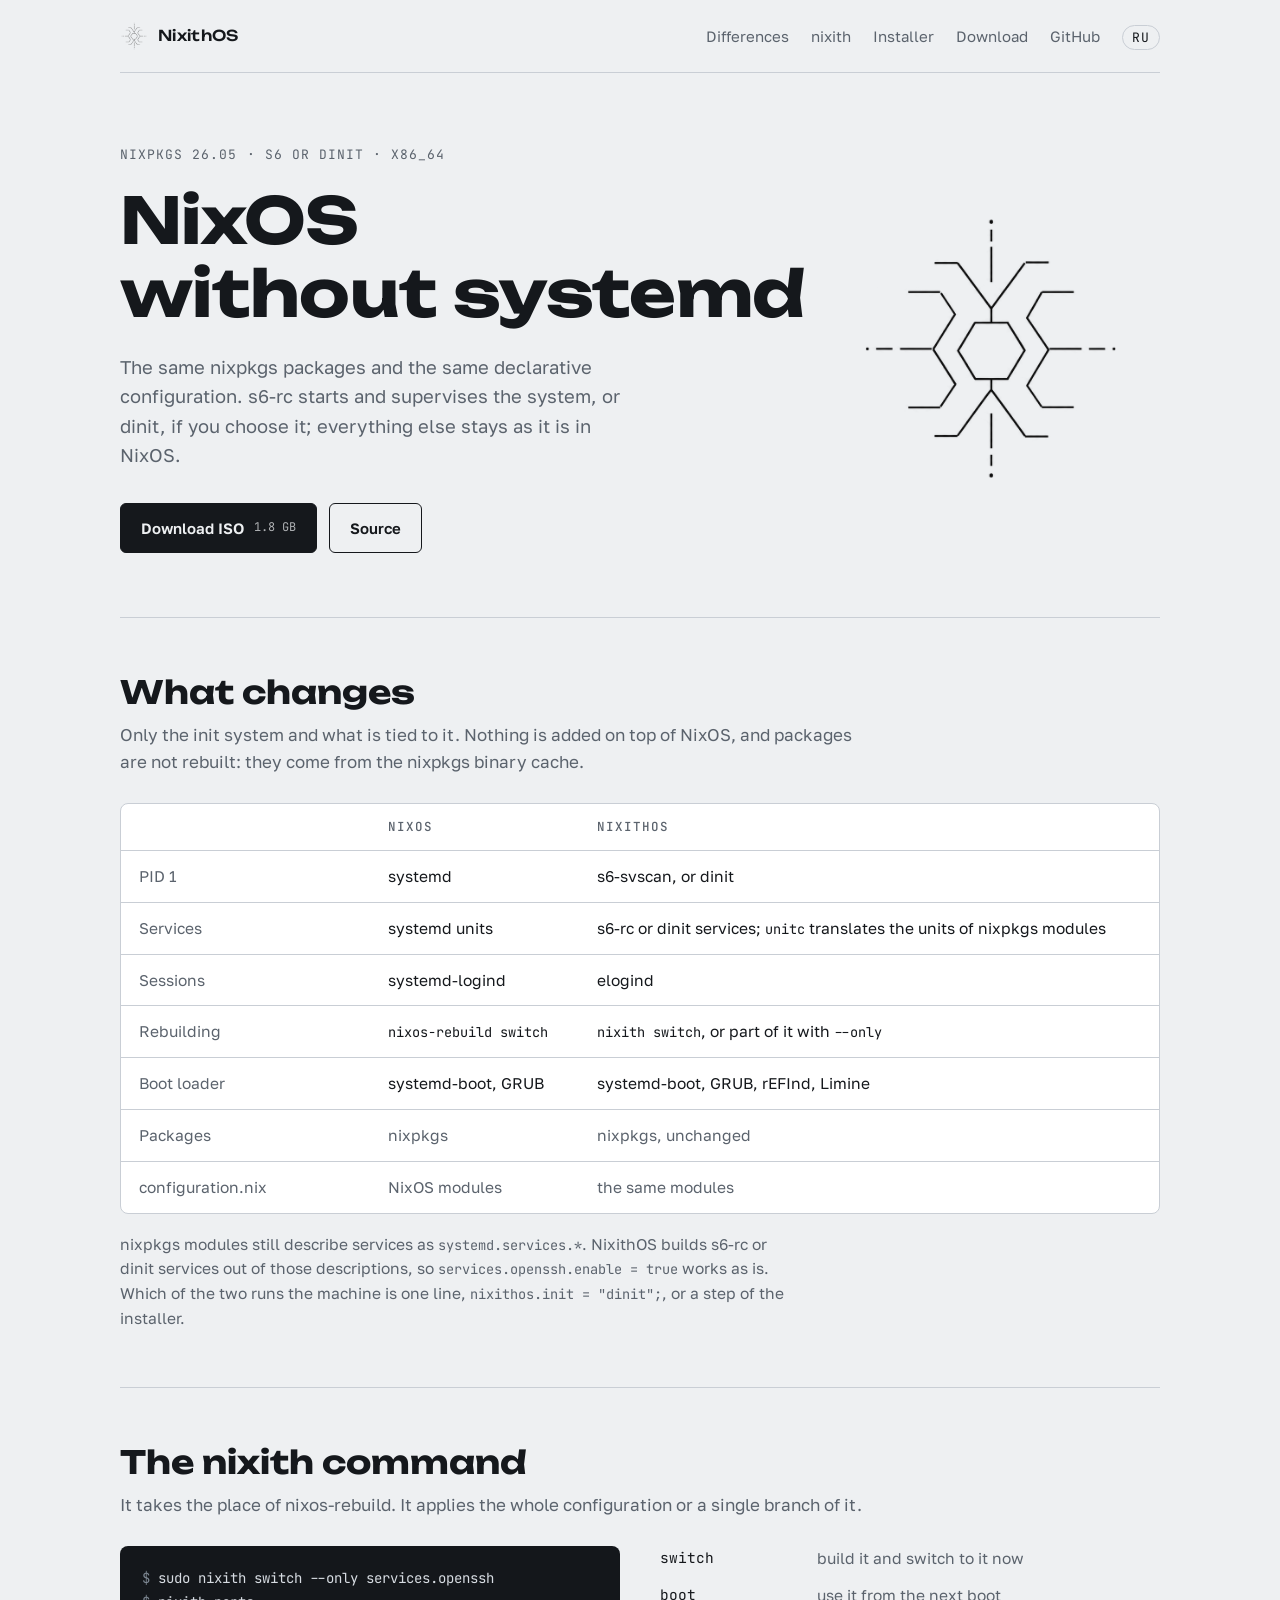
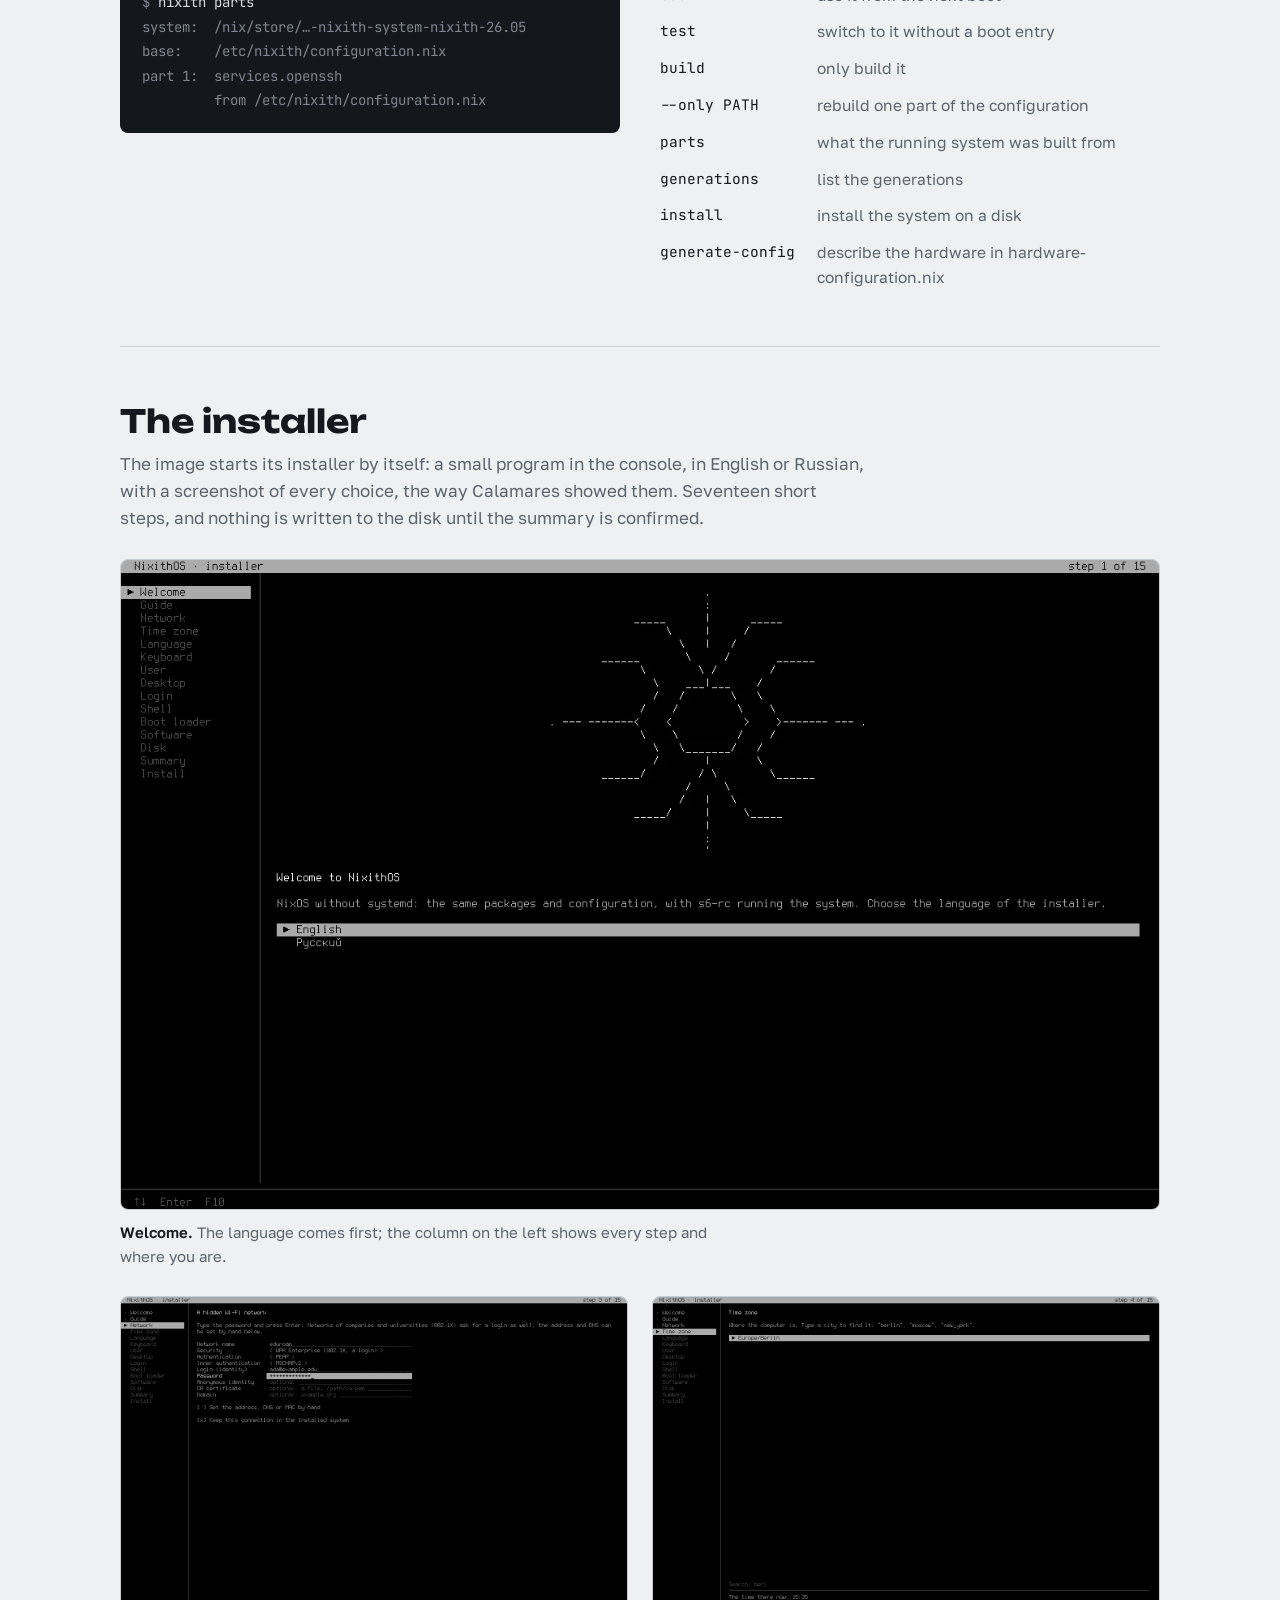
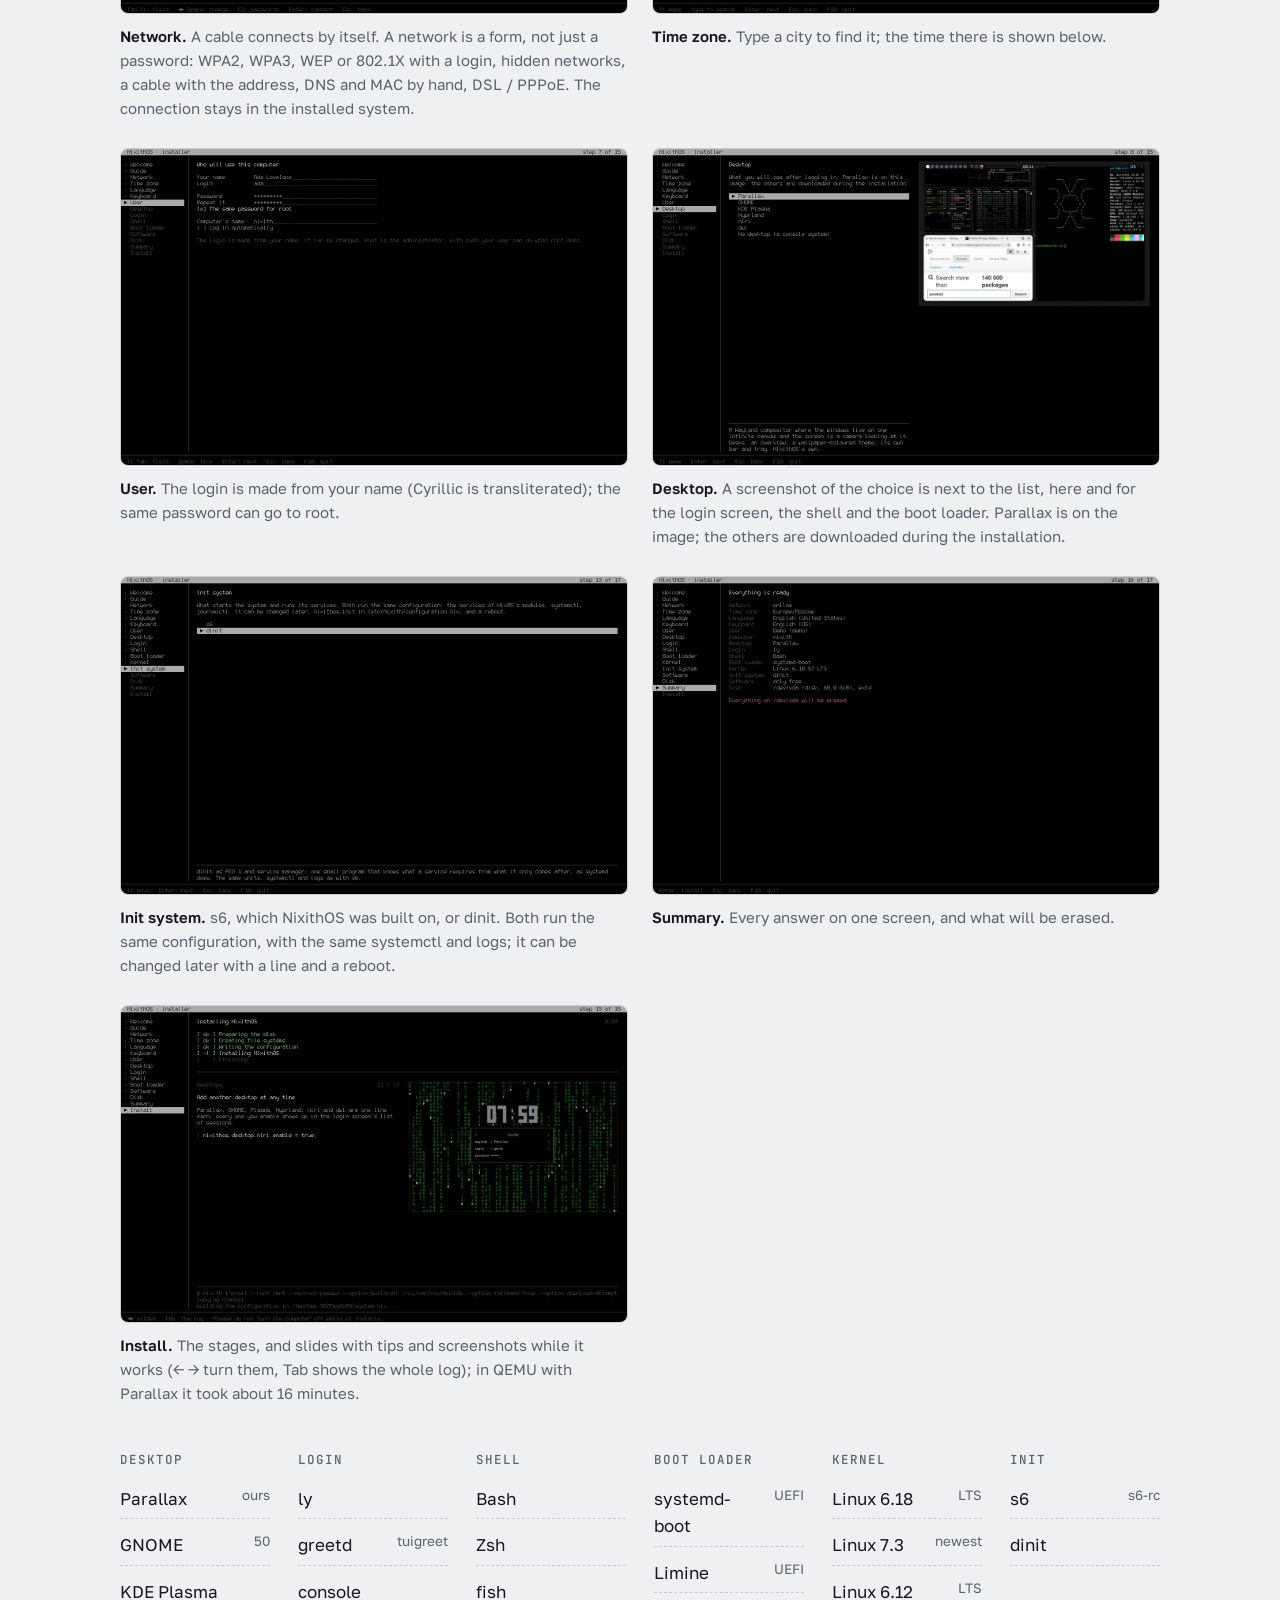
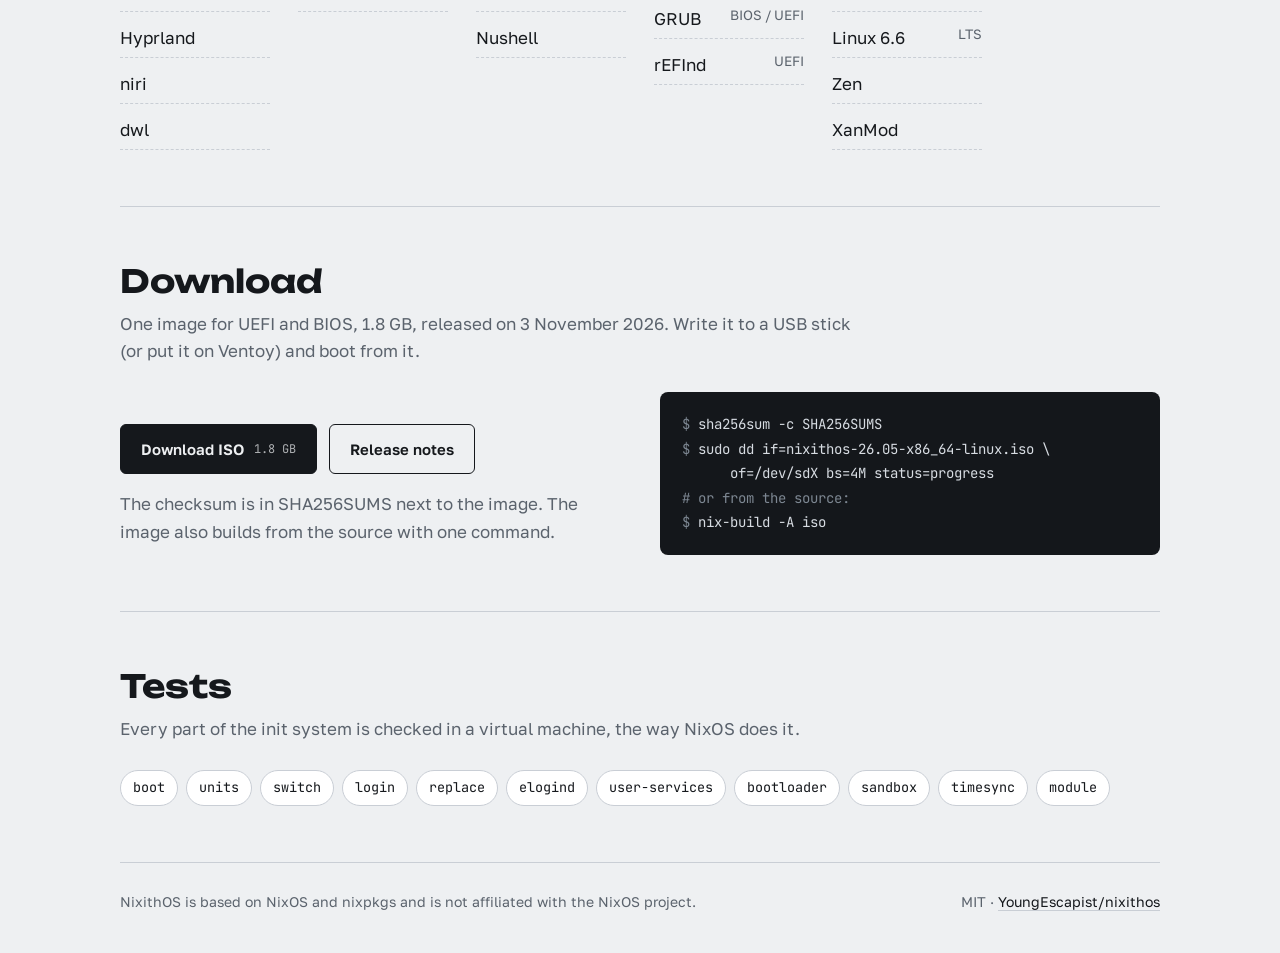
==== commit aab3a9c8: "Сайт под выпуск 03.11: выбор init (s6 или dinit) Описание и таблица «что меняется» называют обе init" ====
--- a/site/index.html
+++ b/site/index.html
@@ -4,7 +4,7 @@
 <meta charset="utf-8">
 <meta name="viewport" content="width=device-width, initial-scale=1, viewport-fit=cover">
 <title>NixithOS</title>
-<meta name="description" content="NixithOS: NixOS without systemd, on s6-rc. The same nixpkgs packages and the same configuration.">
+<meta name="description" content="NixithOS: NixOS without systemd, on s6-rc or dinit. The same nixpkgs packages and the same configuration.">
 <link rel="icon" type="image/png" href="favicon.png">
 <link rel="alternate" hreflang="en" href="https://youngescapist.github.io/nixithos/">
 <link rel="alternate" hreflang="ru" href="https://youngescapist.github.io/nixithos/ru/">
@@ -32,9 +32,9 @@
   <main id="top">
     <div class="hero">
       <div>
-        <p class="eyebrow">nixpkgs 26.05 · s6 + s6-rc · x86_64</p>
+        <p class="eyebrow">nixpkgs 26.05 · s6 or dinit · x86_64</p>
         <h1>NixOS without&nbsp;systemd</h1>
-        <p class="lead">The same nixpkgs packages and the same declarative configuration. s6-rc starts and supervises the system; everything else stays as it is in NixOS.</p>
+        <p class="lead">The same nixpkgs packages and the same declarative configuration. s6-rc starts and supervises the system, or dinit, if you choose it; everything else stays as it is in NixOS.</p>
         <div class="actions">
           <a class="btn primary" href="#download">Download ISO <small>1.8 GB</small></a>
           <a class="btn ghost" href="https://github.com/YoungEscapist/nixithos">Source</a>
@@ -52,8 +52,8 @@
         <table>
           <thead><tr><th scope="col"></th><th scope="col">NixOS</th><th scope="col">NixithOS</th></tr></thead>
           <tbody>
-            <tr><td>PID 1</td><td>systemd</td><td>s6-svscan</td></tr>
-            <tr><td>Services</td><td>systemd units</td><td>s6-rc services; <code>unitc</code> translates the units of nixpkgs modules</td></tr>
+            <tr><td>PID 1</td><td>systemd</td><td>s6-svscan, or dinit</td></tr>
+            <tr><td>Services</td><td>systemd units</td><td>s6-rc or dinit services; <code>unitc</code> translates the units of nixpkgs modules</td></tr>
             <tr><td>Sessions</td><td>systemd-logind</td><td>elogind</td></tr>
             <tr><td>Rebuilding</td><td><code>nixos-rebuild switch</code></td><td><code>nixith switch</code>, or part of it with <code>--only</code></td></tr>
             <tr><td>Boot loader</td><td>systemd-boot, GRUB</td><td>systemd-boot, GRUB, rEFInd, Limine</td></tr>
@@ -62,7 +62,7 @@
           </tbody>
         </table>
       </div>
-      <p class="note">nixpkgs modules still describe services as <code>systemd.services.*</code>. NixithOS builds an s6-rc tree out of those descriptions, so <code>services.openssh.enable = true</code> works as is.</p>
+      <p class="note">nixpkgs modules still describe services as <code>systemd.services.*</code>. NixithOS builds s6-rc or dinit services out of those descriptions, so <code>services.openssh.enable = true</code> works as is. Which of the two runs the machine is one line, <code>nixithos.init = "dinit";</code>, or a step of the installer.</p>
     </section>
 
     <section id="nixith">
@@ -94,7 +94,7 @@
     <section id="install">
       <div class="sec-head">
         <h2>The installer</h2>
-        <p>The image starts its installer by itself: a small program in the console, in English or Russian, with a screenshot of every choice, the way Calamares showed them. Sixteen short steps, and nothing is written to the disk until the summary is confirmed.</p>
+        <p>The image starts its installer by itself: a small program in the console, in English or Russian, with a screenshot of every choice, the way Calamares showed them. Seventeen short steps, and nothing is written to the disk until the summary is confirmed.</p>
       </div>
       <div class="shots">
         <figure class="wide">
@@ -118,7 +118,11 @@
           <figcaption><b>Desktop.</b> A screenshot of the choice is next to the list, here and for the login screen, the shell and the boot loader. Parallax is on the image; the others are downloaded during the installation.</figcaption>
         </figure>
         <figure>
-          <a href="img/tui-summary.webp"><img src="img/tui-summary.webp" width="1280" height="800" loading="lazy" alt="The Summary step listing every choice, Linux Zen as the kernel among them, and the disk to be erased"></a>
+          <a href="img/tui-init.webp"><img src="img/tui-init.webp" width="1280" height="800" loading="lazy" alt="The Init system step with dinit selected, s6 above it, the description of dinit below"></a>
+          <figcaption><b>Init system.</b> s6, which NixithOS was built on, or dinit. Both run the same configuration, with the same systemctl and logs; it can be changed later with a line and a reboot.</figcaption>
+        </figure>
+        <figure>
+          <a href="img/tui-summary.webp"><img src="img/tui-summary.webp" width="1280" height="800" loading="lazy" alt="The Summary step listing every choice, dinit as the init system among them, and the disk to be erased"></a>
           <figcaption><b>Summary.</b> Every answer on one screen, and what will be erased.</figcaption>
         </figure>
         <figure>
@@ -175,13 +179,20 @@
             <li>XanMod</li>
           </ul>
         </div>
+        <div class="choice">
+          <h3>Init</h3>
+          <ul>
+            <li>s6 <span>s6-rc</span></li>
+            <li>dinit</li>
+          </ul>
+        </div>
       </div>
     </section>
 
     <section id="download">
       <div class="sec-head">
         <h2>Download</h2>
-        <p>One image for UEFI and BIOS, 1.8 GB, released on 28 October 2026. Write it to a USB stick (or put it on Ventoy) and boot from it.</p>
+        <p>One image for UEFI and BIOS, 1.8 GB, released on 3 November 2026. Write it to a USB stick (or put it on Ventoy) and boot from it.</p>
       </div>
       <div class="download">
         <div>
--- a/site/style.css
+++ b/site/style.css
@@ -126,7 +126,7 @@
 .shots figcaption b{color:var(--ink);font-weight:600}
 
 /* installer choices */
-.choices{display:grid;grid-template-columns:repeat(5,1fr);gap:28px}
+.choices{display:grid;grid-template-columns:repeat(6,1fr);gap:28px}
 .choice h3{font-family:var(--font-mono);font-weight:500;font-size:12.5px;letter-spacing:.08em;text-transform:uppercase;color:var(--muted);margin-bottom:12px}
 .choice ul{list-style:none;margin:0;padding:0;display:flex;flex-direction:column;gap:6px}
 .choice li{display:flex;justify-content:space-between;gap:8px;padding-block:6px;border-bottom:1px dashed var(--line)}
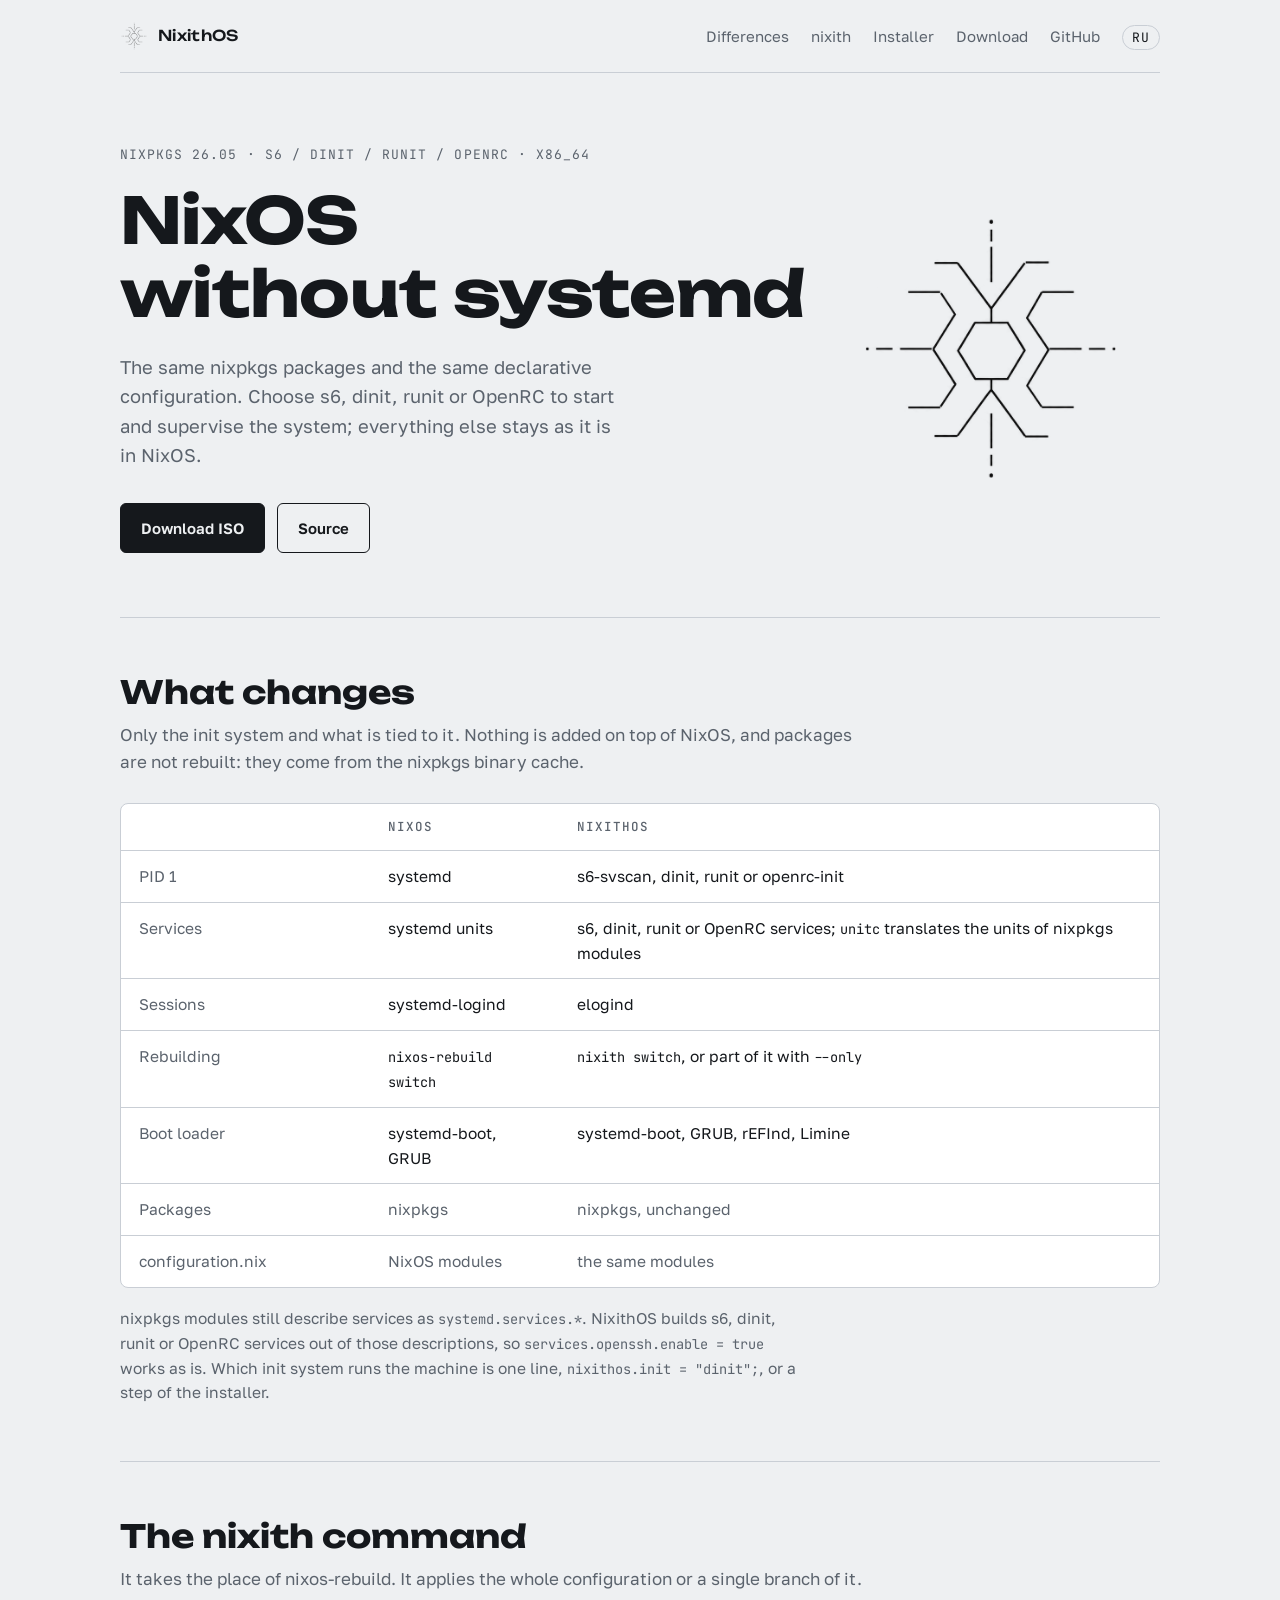
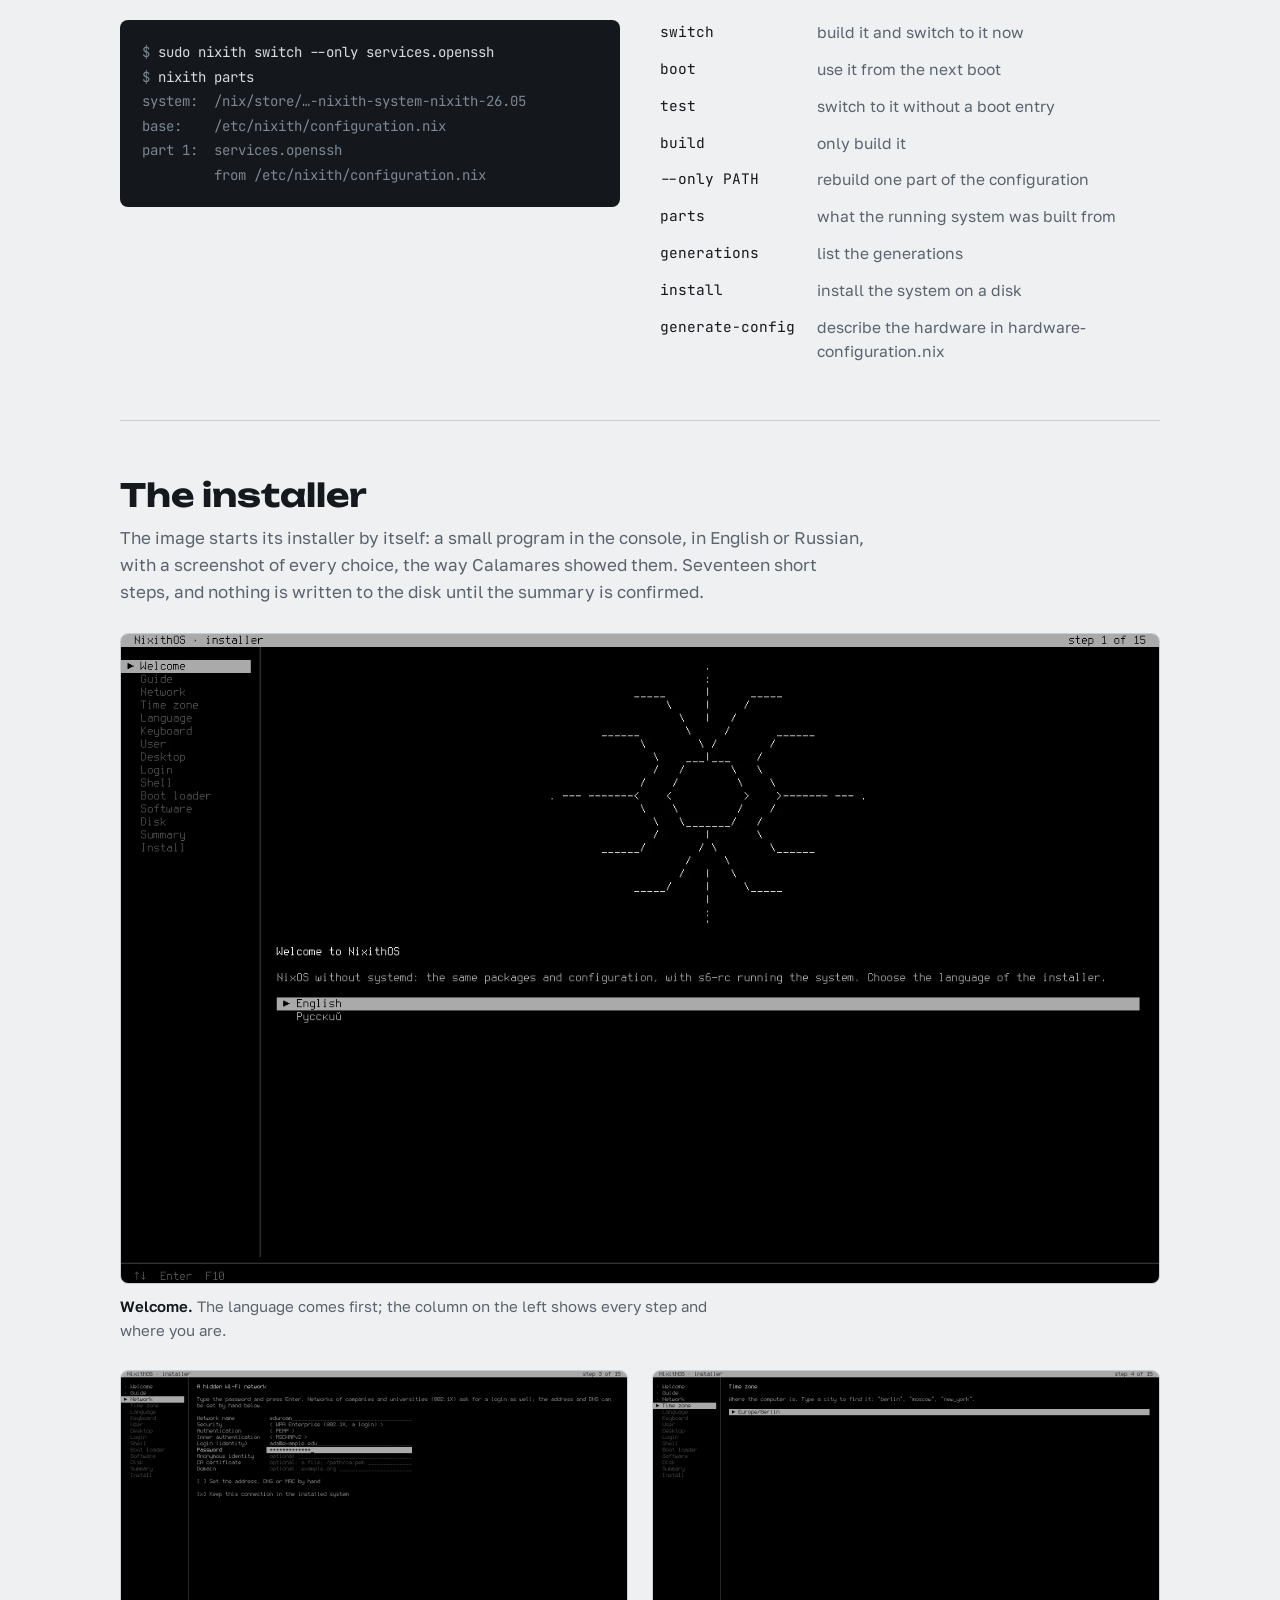
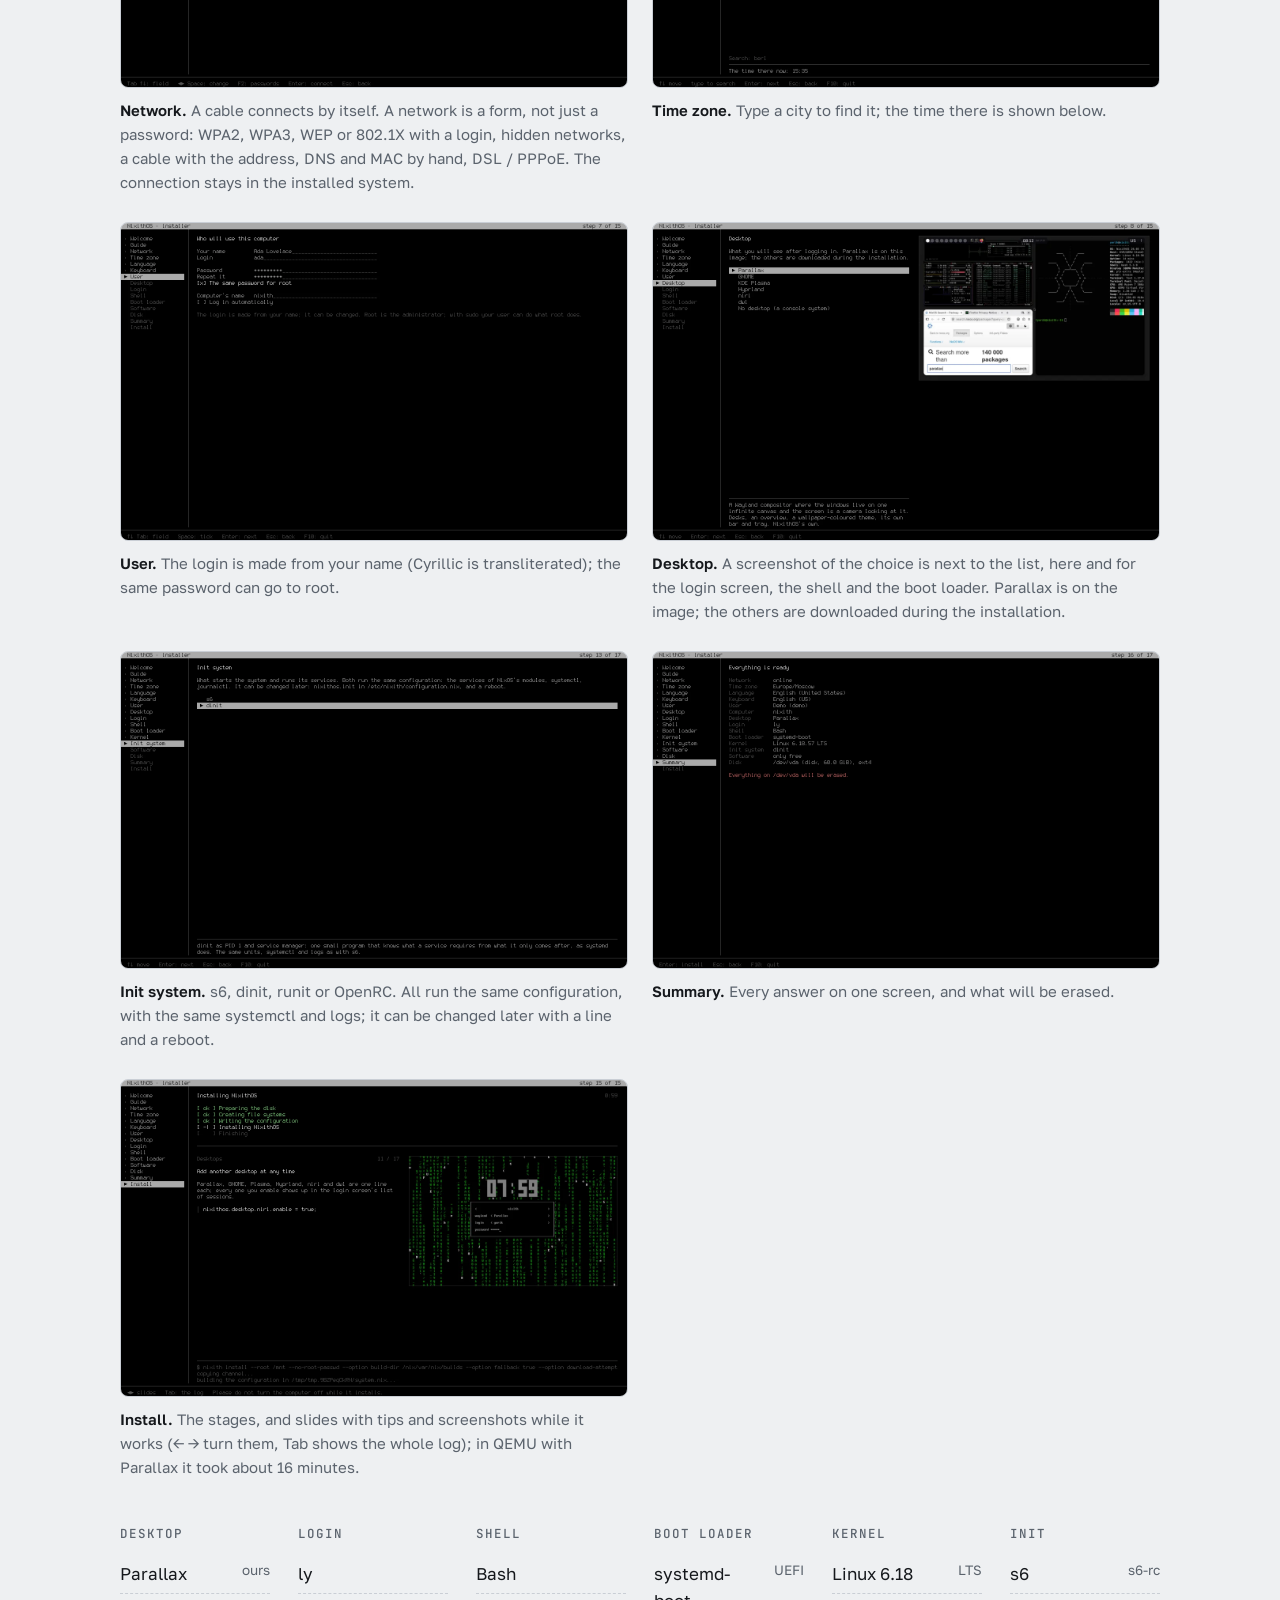
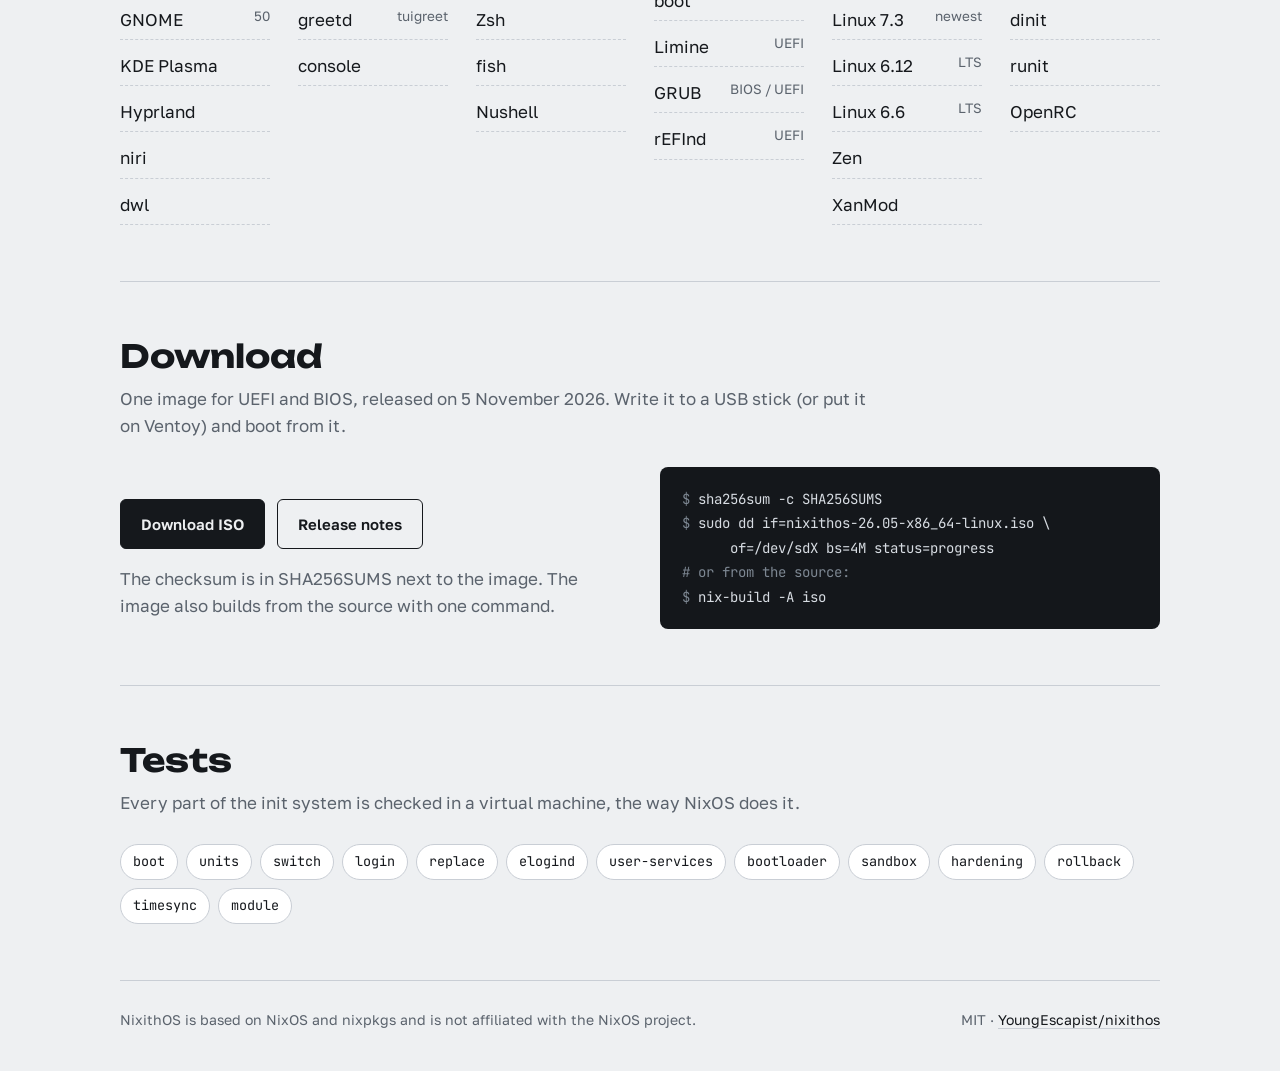
==== commit 5b92f558: "Update stable nixpkgs and desktop sources for the November release Pin nixos-26.05 at 7dcdd873, pres" ====
--- a/site/index.html
+++ b/site/index.html
@@ -4,7 +4,7 @@
 <meta charset="utf-8">
 <meta name="viewport" content="width=device-width, initial-scale=1, viewport-fit=cover">
 <title>NixithOS</title>
-<meta name="description" content="NixithOS: NixOS without systemd, on s6-rc or dinit. The same nixpkgs packages and the same configuration.">
+<meta name="description" content="NixithOS: NixOS without systemd, on s6, dinit, runit or OpenRC. The same nixpkgs packages and the same configuration.">
 <link rel="icon" type="image/png" href="favicon.png">
 <link rel="alternate" hreflang="en" href="https://youngescapist.github.io/nixithos/">
 <link rel="alternate" hreflang="ru" href="https://youngescapist.github.io/nixithos/ru/">
@@ -32,11 +32,11 @@
   <main id="top">
     <div class="hero">
       <div>
-        <p class="eyebrow">nixpkgs 26.05 · s6 or dinit · x86_64</p>
+        <p class="eyebrow">nixpkgs 26.05 · s6 / dinit / runit / OpenRC · x86_64</p>
         <h1>NixOS without&nbsp;systemd</h1>
-        <p class="lead">The same nixpkgs packages and the same declarative configuration. s6-rc starts and supervises the system, or dinit, if you choose it; everything else stays as it is in NixOS.</p>
+        <p class="lead">The same nixpkgs packages and the same declarative configuration. Choose s6, dinit, runit or OpenRC to start and supervise the system; everything else stays as it is in NixOS.</p>
         <div class="actions">
-          <a class="btn primary" href="#download">Download ISO <small>1.8 GB</small></a>
+          <a class="btn primary" href="#download">Download ISO</a>
           <a class="btn ghost" href="https://github.com/YoungEscapist/nixithos">Source</a>
         </div>
       </div>
@@ -52,8 +52,8 @@
         <table>
           <thead><tr><th scope="col"></th><th scope="col">NixOS</th><th scope="col">NixithOS</th></tr></thead>
           <tbody>
-            <tr><td>PID 1</td><td>systemd</td><td>s6-svscan, or dinit</td></tr>
-            <tr><td>Services</td><td>systemd units</td><td>s6-rc or dinit services; <code>unitc</code> translates the units of nixpkgs modules</td></tr>
+            <tr><td>PID 1</td><td>systemd</td><td>s6-svscan, dinit, runit or openrc-init</td></tr>
+            <tr><td>Services</td><td>systemd units</td><td>s6, dinit, runit or OpenRC services; <code>unitc</code> translates the units of nixpkgs modules</td></tr>
             <tr><td>Sessions</td><td>systemd-logind</td><td>elogind</td></tr>
             <tr><td>Rebuilding</td><td><code>nixos-rebuild switch</code></td><td><code>nixith switch</code>, or part of it with <code>--only</code></td></tr>
             <tr><td>Boot loader</td><td>systemd-boot, GRUB</td><td>systemd-boot, GRUB, rEFInd, Limine</td></tr>
@@ -62,7 +62,7 @@
           </tbody>
         </table>
       </div>
-      <p class="note">nixpkgs modules still describe services as <code>systemd.services.*</code>. NixithOS builds s6-rc or dinit services out of those descriptions, so <code>services.openssh.enable = true</code> works as is. Which of the two runs the machine is one line, <code>nixithos.init = "dinit";</code>, or a step of the installer.</p>
+      <p class="note">nixpkgs modules still describe services as <code>systemd.services.*</code>. NixithOS builds s6, dinit, runit or OpenRC services out of those descriptions, so <code>services.openssh.enable = true</code> works as is. Which init system runs the machine is one line, <code>nixithos.init = "dinit";</code>, or a step of the installer.</p>
     </section>
 
     <section id="nixith">
@@ -119,7 +119,7 @@
         </figure>
         <figure>
           <a href="img/tui-init.webp"><img src="img/tui-init.webp" width="1280" height="800" loading="lazy" alt="The Init system step with dinit selected, s6 above it, the description of dinit below"></a>
-          <figcaption><b>Init system.</b> s6, which NixithOS was built on, or dinit. Both run the same configuration, with the same systemctl and logs; it can be changed later with a line and a reboot.</figcaption>
+          <figcaption><b>Init system.</b> s6, dinit, runit or OpenRC. All run the same configuration, with the same systemctl and logs; it can be changed later with a line and a reboot.</figcaption>
         </figure>
         <figure>
           <a href="img/tui-summary.webp"><img src="img/tui-summary.webp" width="1280" height="800" loading="lazy" alt="The Summary step listing every choice, dinit as the init system among them, and the disk to be erased"></a>
@@ -184,6 +184,8 @@
           <ul>
             <li>s6 <span>s6-rc</span></li>
             <li>dinit</li>
+            <li>runit</li>
+            <li>OpenRC</li>
           </ul>
         </div>
       </div>
@@ -192,12 +194,12 @@
     <section id="download">
       <div class="sec-head">
         <h2>Download</h2>
-        <p>One image for UEFI and BIOS, 1.8 GB, released on 3 November 2026. Write it to a USB stick (or put it on Ventoy) and boot from it.</p>
+        <p>One image for UEFI and BIOS, released on 5 November 2026. Write it to a USB stick (or put it on Ventoy) and boot from it.</p>
       </div>
       <div class="download">
         <div>
           <div class="actions">
-            <a class="btn primary" href="https://github.com/YoungEscapist/nixithos/releases/latest/download/nixithos-26.05-x86_64-linux.iso">Download ISO <small>1.8 GB</small></a>
+            <a class="btn primary" href="https://github.com/YoungEscapist/nixithos/releases/latest/download/nixithos-26.05-x86_64-linux.iso">Download ISO</a>
             <a class="btn ghost" href="https://github.com/YoungEscapist/nixithos/releases/latest">Release notes</a>
           </div>
           <p class="muted" style="margin-top:16px">The checksum is in SHA256SUMS next to the image. The image also builds from the source with one command.</p>
@@ -217,7 +219,7 @@
       </div>
       <ul class="tests">
         <li>boot</li><li>units</li><li>switch</li><li>login</li><li>replace</li><li>elogind</li>
-        <li>user-services</li><li>bootloader</li><li>sandbox</li><li>timesync</li><li>module</li>
+        <li>user-services</li><li>bootloader</li><li>sandbox</li><li>hardening</li><li>rollback</li><li>timesync</li><li>module</li>
       </ul>
     </section>
   </main>
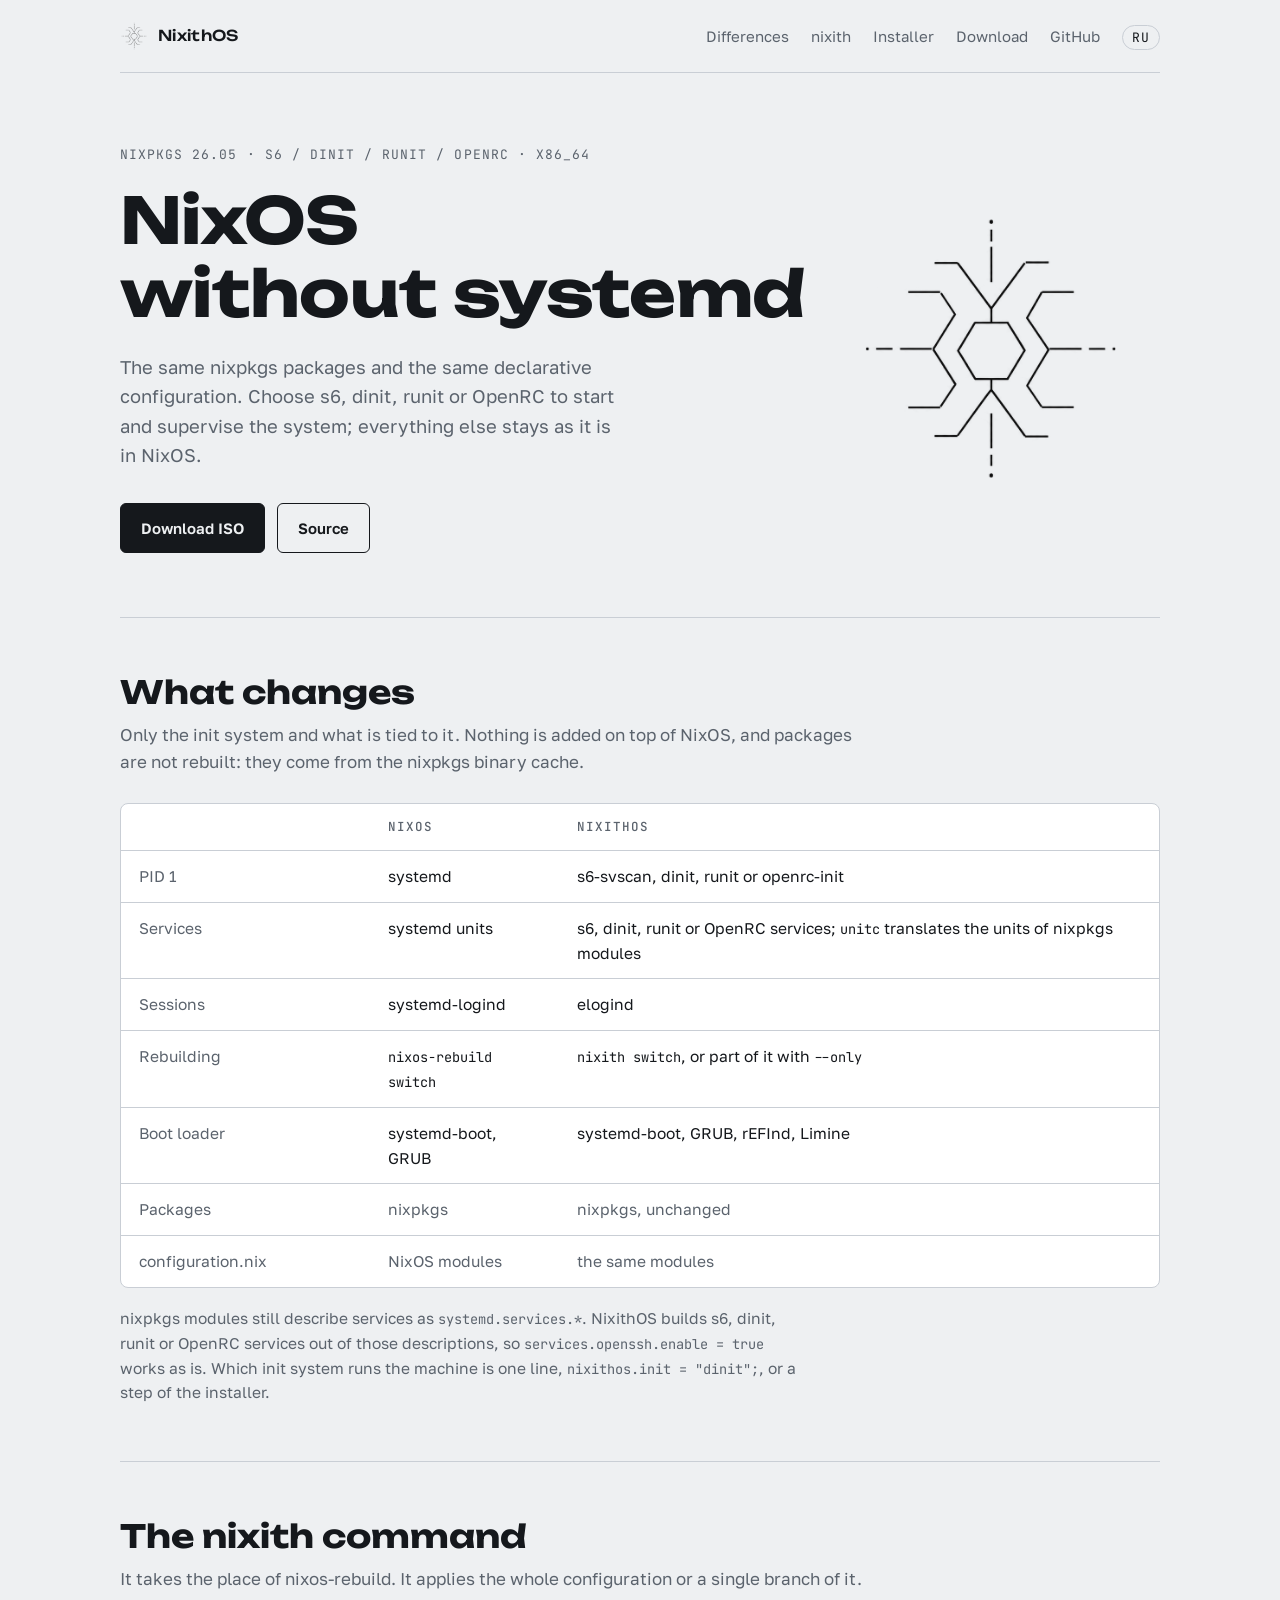
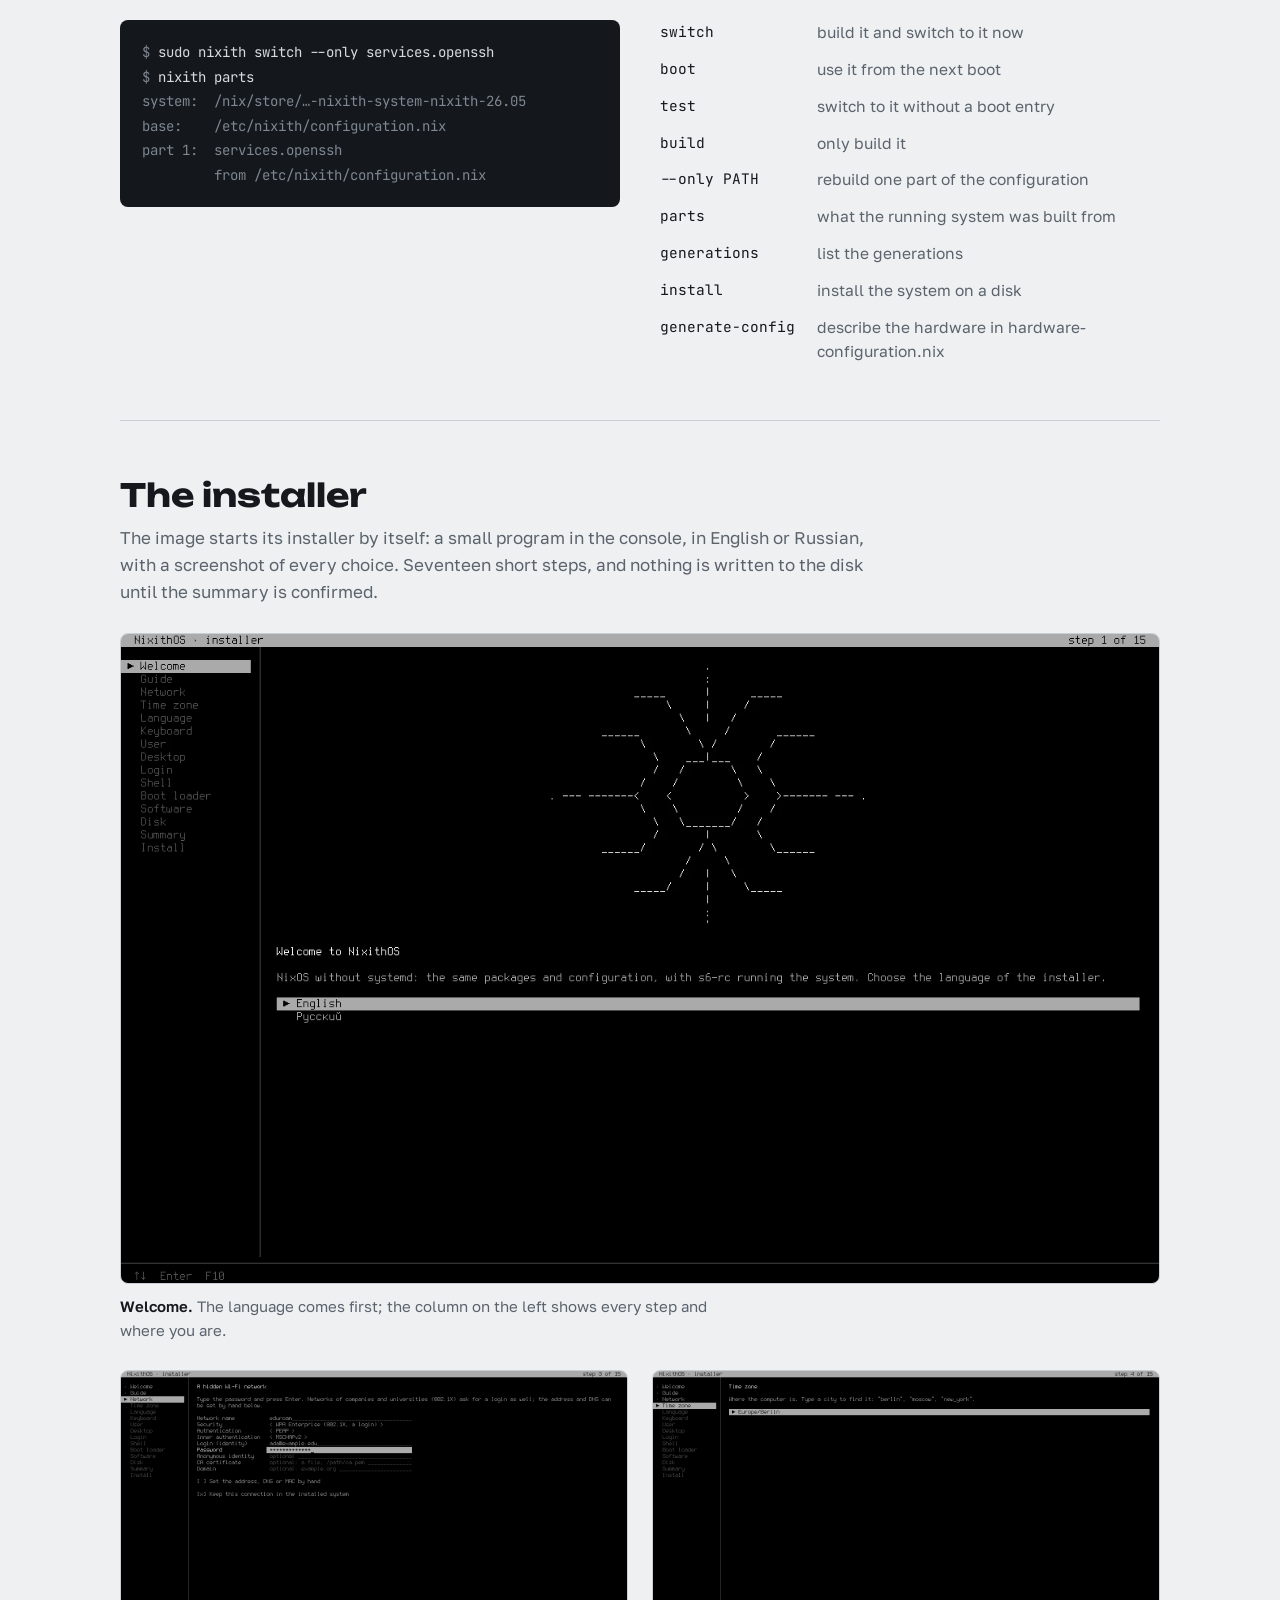
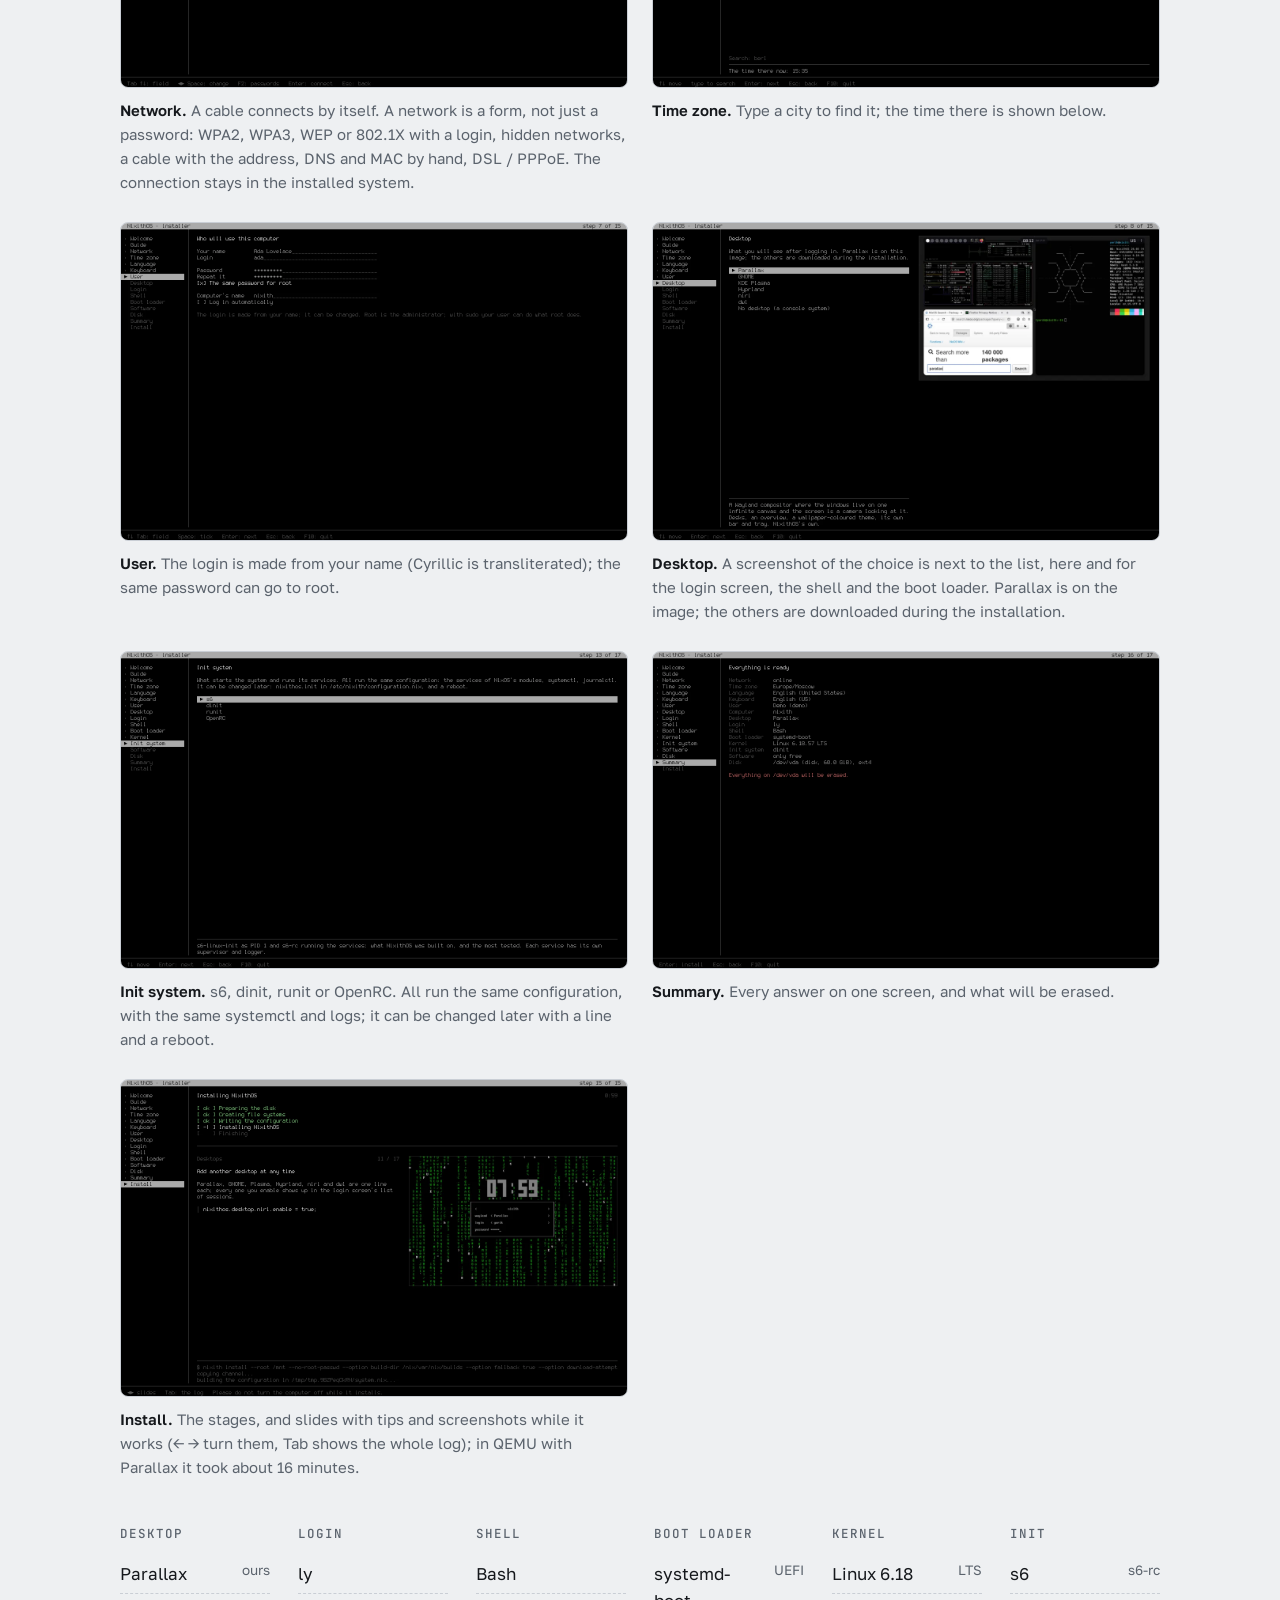
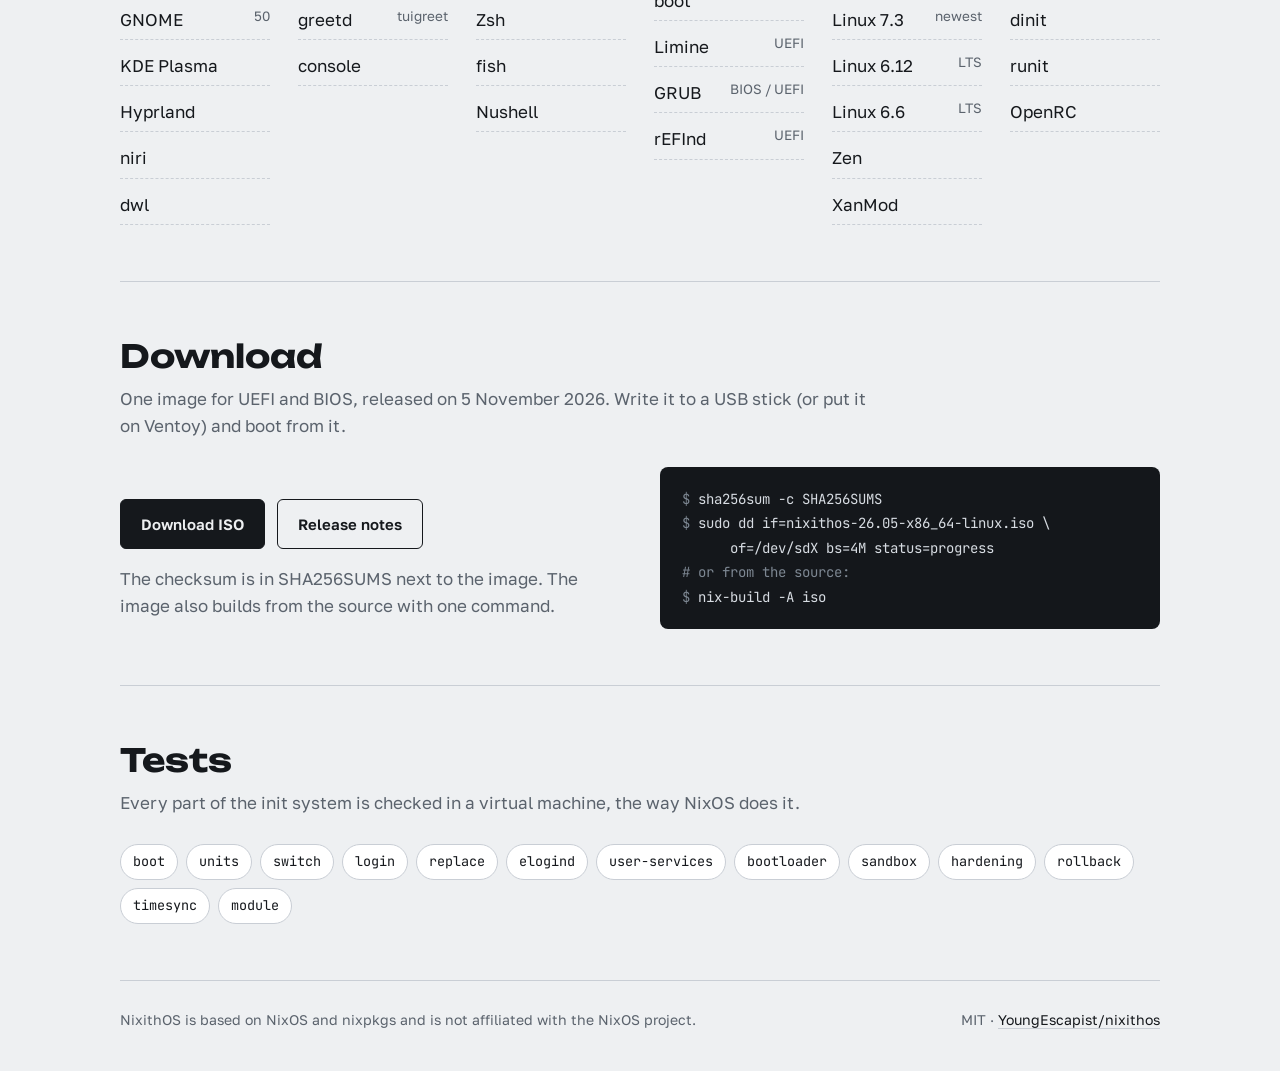
==== commit 598f41f1: "Retire Calamares and keep the console installer as the sole installation UI" ====
--- a/site/index.html
+++ b/site/index.html
@@ -94,7 +94,7 @@
     <section id="install">
       <div class="sec-head">
         <h2>The installer</h2>
-        <p>The image starts its installer by itself: a small program in the console, in English or Russian, with a screenshot of every choice, the way Calamares showed them. Seventeen short steps, and nothing is written to the disk until the summary is confirmed.</p>
+        <p>The image starts its installer by itself: a small program in the console, in English or Russian, with a screenshot of every choice. Seventeen short steps, and nothing is written to the disk until the summary is confirmed.</p>
       </div>
       <div class="shots">
         <figure class="wide">
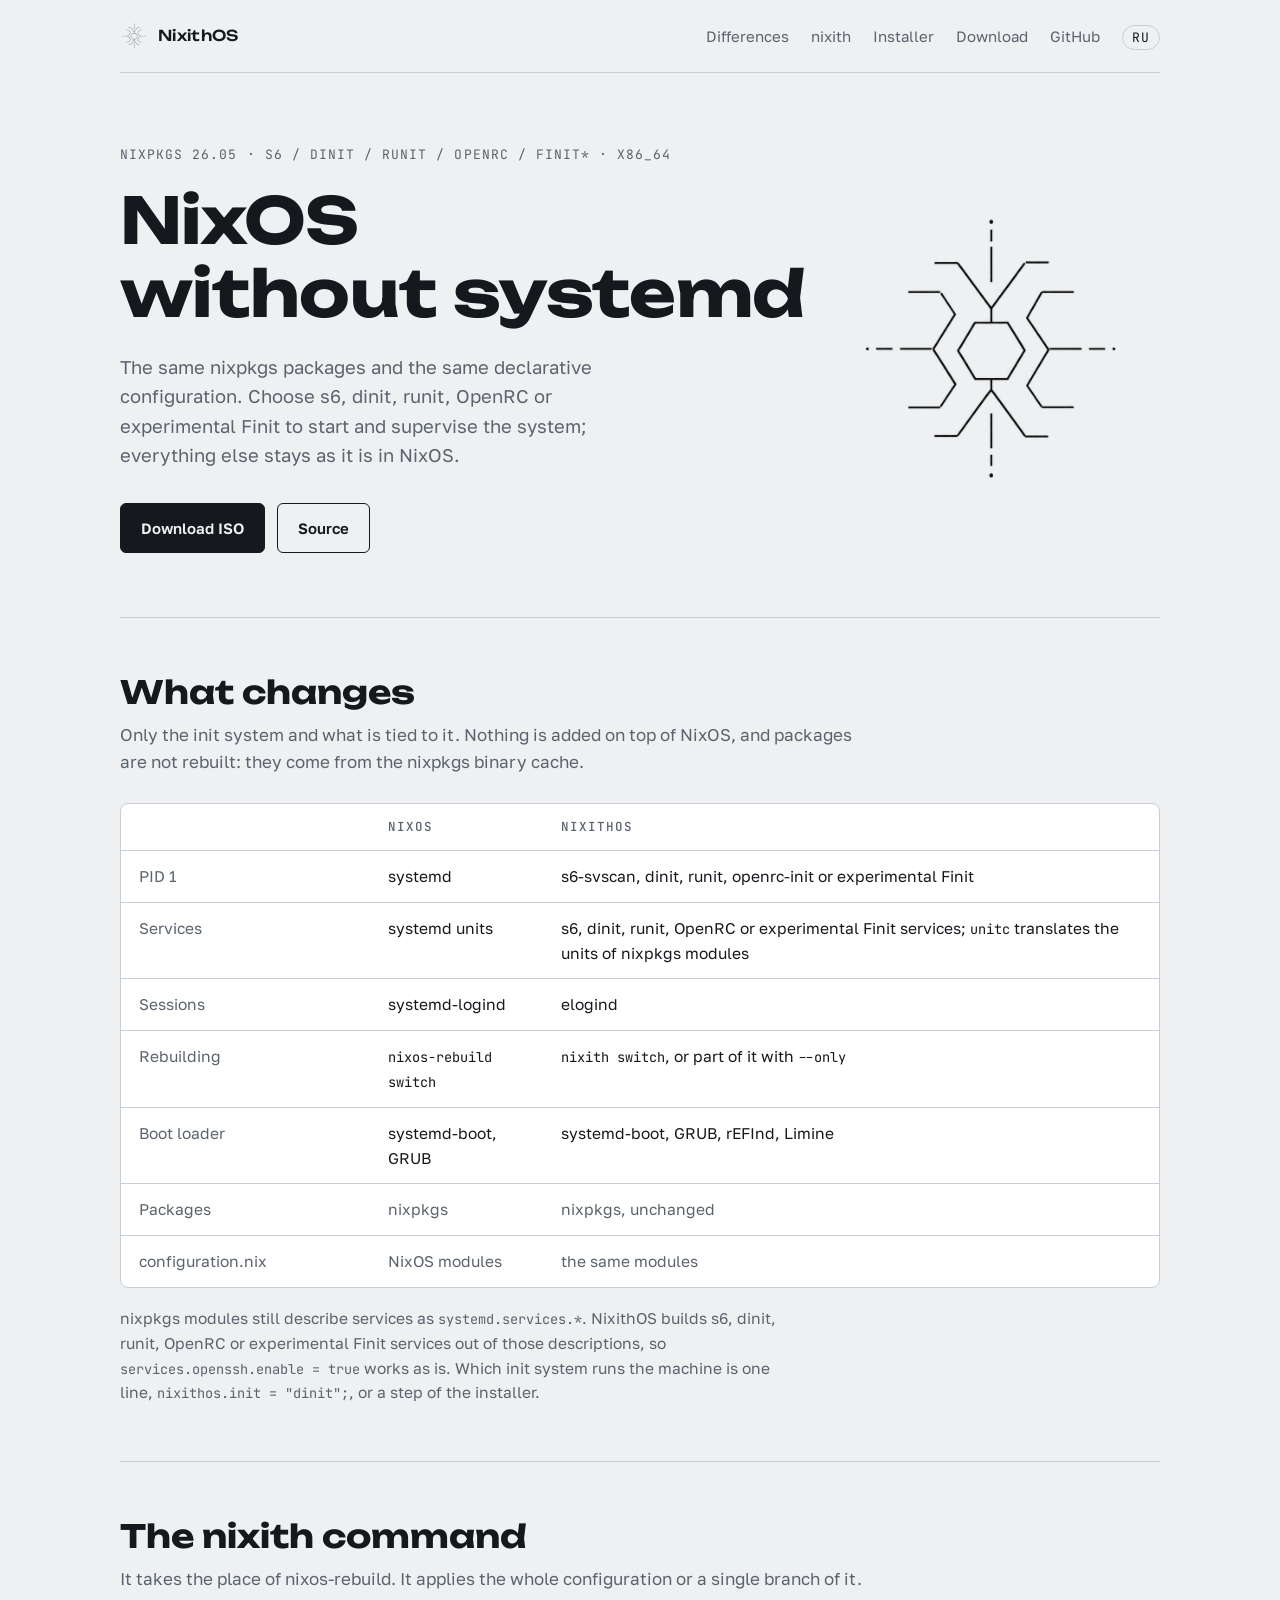
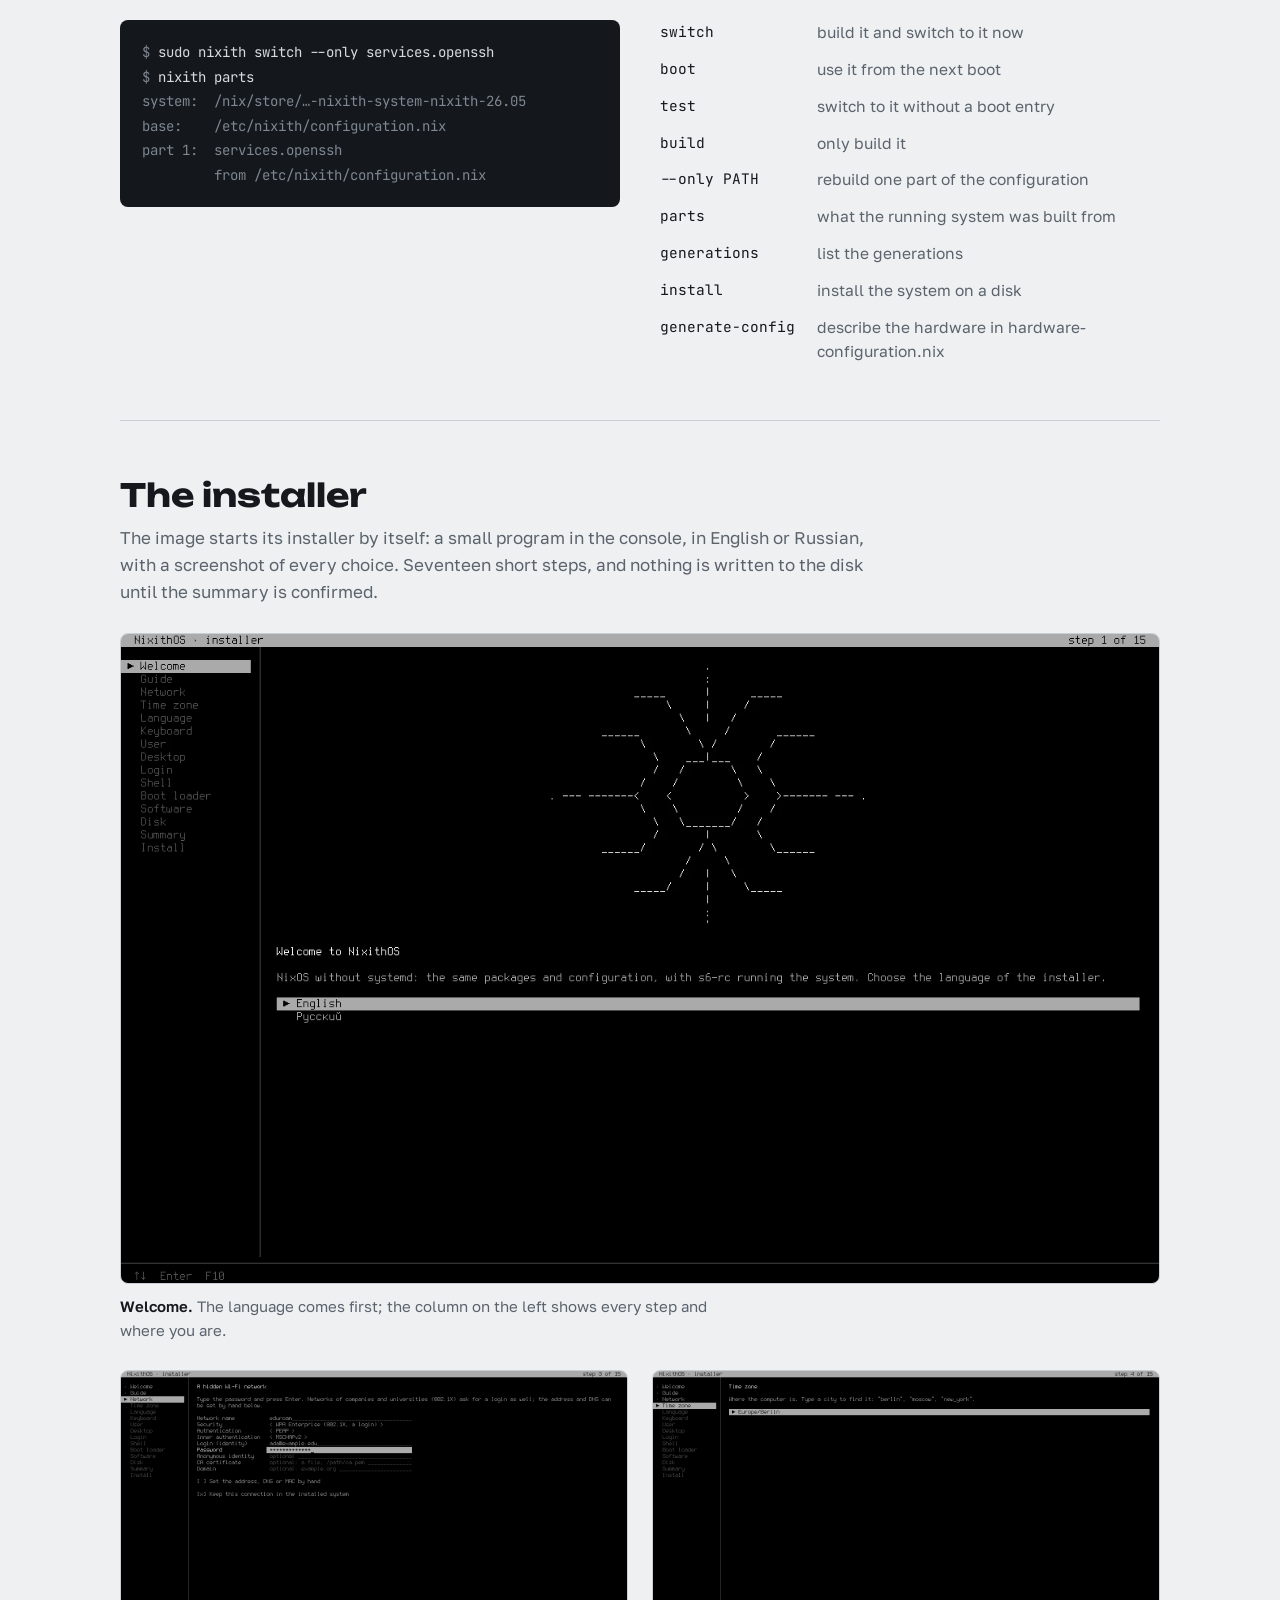
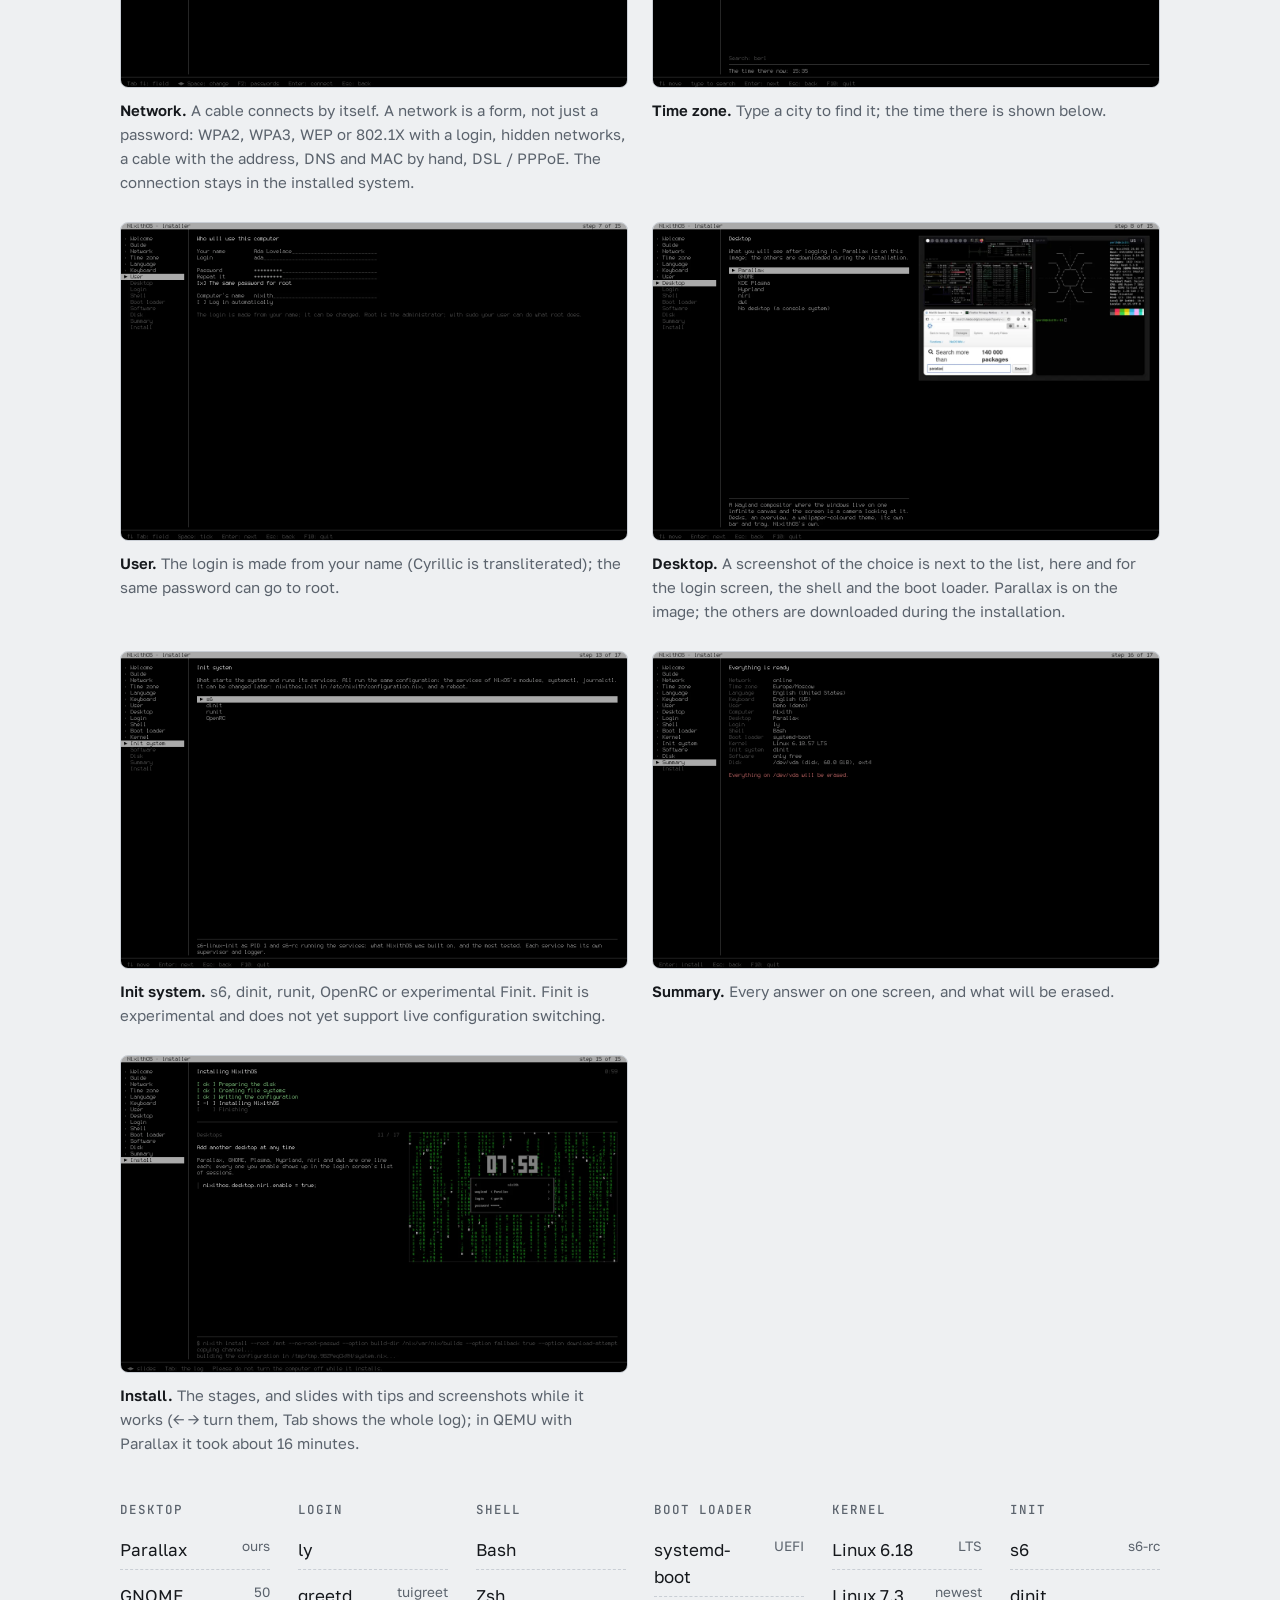
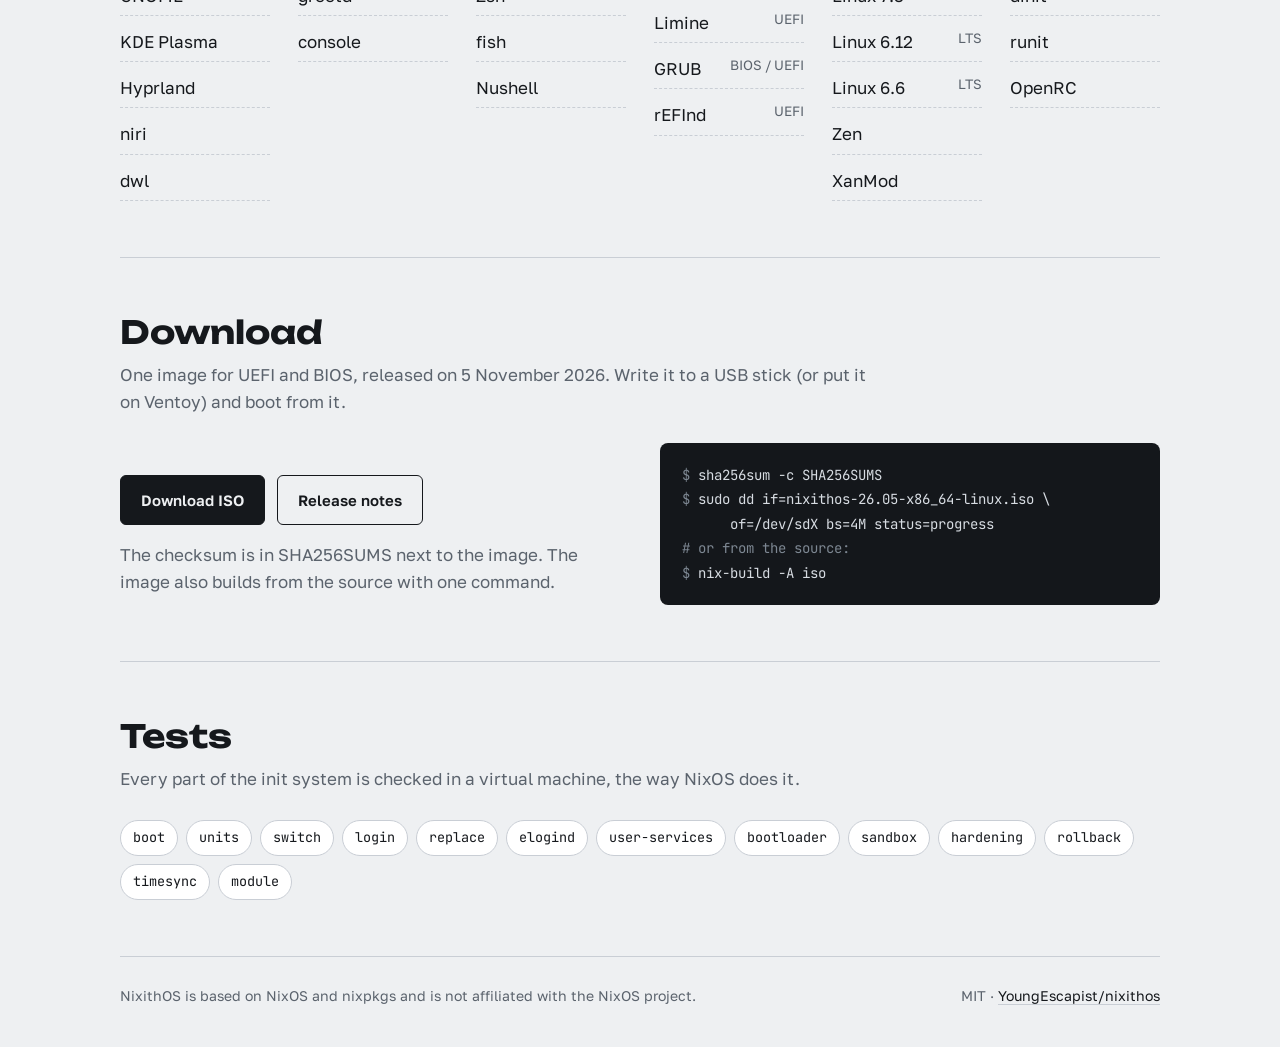
==== commit 4e1d7095: "Ship Finit as an experimental installer option" ====
--- a/site/index.html
+++ b/site/index.html
@@ -4,7 +4,7 @@
 <meta charset="utf-8">
 <meta name="viewport" content="width=device-width, initial-scale=1, viewport-fit=cover">
 <title>NixithOS</title>
-<meta name="description" content="NixithOS: NixOS without systemd, on s6, dinit, runit or OpenRC. The same nixpkgs packages and the same configuration.">
+<meta name="description" content="NixithOS: NixOS without systemd, on s6, dinit, runit, OpenRC or experimental Finit. The same nixpkgs packages and the same configuration.">
 <link rel="icon" type="image/png" href="favicon.png">
 <link rel="alternate" hreflang="en" href="https://youngescapist.github.io/nixithos/">
 <link rel="alternate" hreflang="ru" href="https://youngescapist.github.io/nixithos/ru/">
@@ -32,9 +32,9 @@
   <main id="top">
     <div class="hero">
       <div>
-        <p class="eyebrow">nixpkgs 26.05 · s6 / dinit / runit / OpenRC · x86_64</p>
+        <p class="eyebrow">nixpkgs 26.05 · s6 / dinit / runit / OpenRC / Finit* · x86_64</p>
         <h1>NixOS without&nbsp;systemd</h1>
-        <p class="lead">The same nixpkgs packages and the same declarative configuration. Choose s6, dinit, runit or OpenRC to start and supervise the system; everything else stays as it is in NixOS.</p>
+        <p class="lead">The same nixpkgs packages and the same declarative configuration. Choose s6, dinit, runit, OpenRC or experimental Finit to start and supervise the system; everything else stays as it is in NixOS.</p>
         <div class="actions">
           <a class="btn primary" href="#download">Download ISO</a>
           <a class="btn ghost" href="https://github.com/YoungEscapist/nixithos">Source</a>
@@ -52,8 +52,8 @@
         <table>
           <thead><tr><th scope="col"></th><th scope="col">NixOS</th><th scope="col">NixithOS</th></tr></thead>
           <tbody>
-            <tr><td>PID 1</td><td>systemd</td><td>s6-svscan, dinit, runit or openrc-init</td></tr>
-            <tr><td>Services</td><td>systemd units</td><td>s6, dinit, runit or OpenRC services; <code>unitc</code> translates the units of nixpkgs modules</td></tr>
+            <tr><td>PID 1</td><td>systemd</td><td>s6-svscan, dinit, runit, openrc-init or experimental Finit</td></tr>
+            <tr><td>Services</td><td>systemd units</td><td>s6, dinit, runit, OpenRC or experimental Finit services; <code>unitc</code> translates the units of nixpkgs modules</td></tr>
             <tr><td>Sessions</td><td>systemd-logind</td><td>elogind</td></tr>
             <tr><td>Rebuilding</td><td><code>nixos-rebuild switch</code></td><td><code>nixith switch</code>, or part of it with <code>--only</code></td></tr>
             <tr><td>Boot loader</td><td>systemd-boot, GRUB</td><td>systemd-boot, GRUB, rEFInd, Limine</td></tr>
@@ -62,7 +62,7 @@
           </tbody>
         </table>
       </div>
-      <p class="note">nixpkgs modules still describe services as <code>systemd.services.*</code>. NixithOS builds s6, dinit, runit or OpenRC services out of those descriptions, so <code>services.openssh.enable = true</code> works as is. Which init system runs the machine is one line, <code>nixithos.init = "dinit";</code>, or a step of the installer.</p>
+      <p class="note">nixpkgs modules still describe services as <code>systemd.services.*</code>. NixithOS builds s6, dinit, runit, OpenRC or experimental Finit services out of those descriptions, so <code>services.openssh.enable = true</code> works as is. Which init system runs the machine is one line, <code>nixithos.init = "dinit";</code>, or a step of the installer.</p>
     </section>
 
     <section id="nixith">
@@ -119,7 +119,7 @@
         </figure>
         <figure>
           <a href="img/tui-init.webp"><img src="img/tui-init.webp" width="1280" height="800" loading="lazy" alt="The Init system step with dinit selected, s6 above it, the description of dinit below"></a>
-          <figcaption><b>Init system.</b> s6, dinit, runit or OpenRC. All run the same configuration, with the same systemctl and logs; it can be changed later with a line and a reboot.</figcaption>
+          <figcaption><b>Init system.</b> s6, dinit, runit, OpenRC or experimental Finit. Finit is experimental and does not yet support live configuration switching.</figcaption>
         </figure>
         <figure>
           <a href="img/tui-summary.webp"><img src="img/tui-summary.webp" width="1280" height="800" loading="lazy" alt="The Summary step listing every choice, dinit as the init system among them, and the disk to be erased"></a>
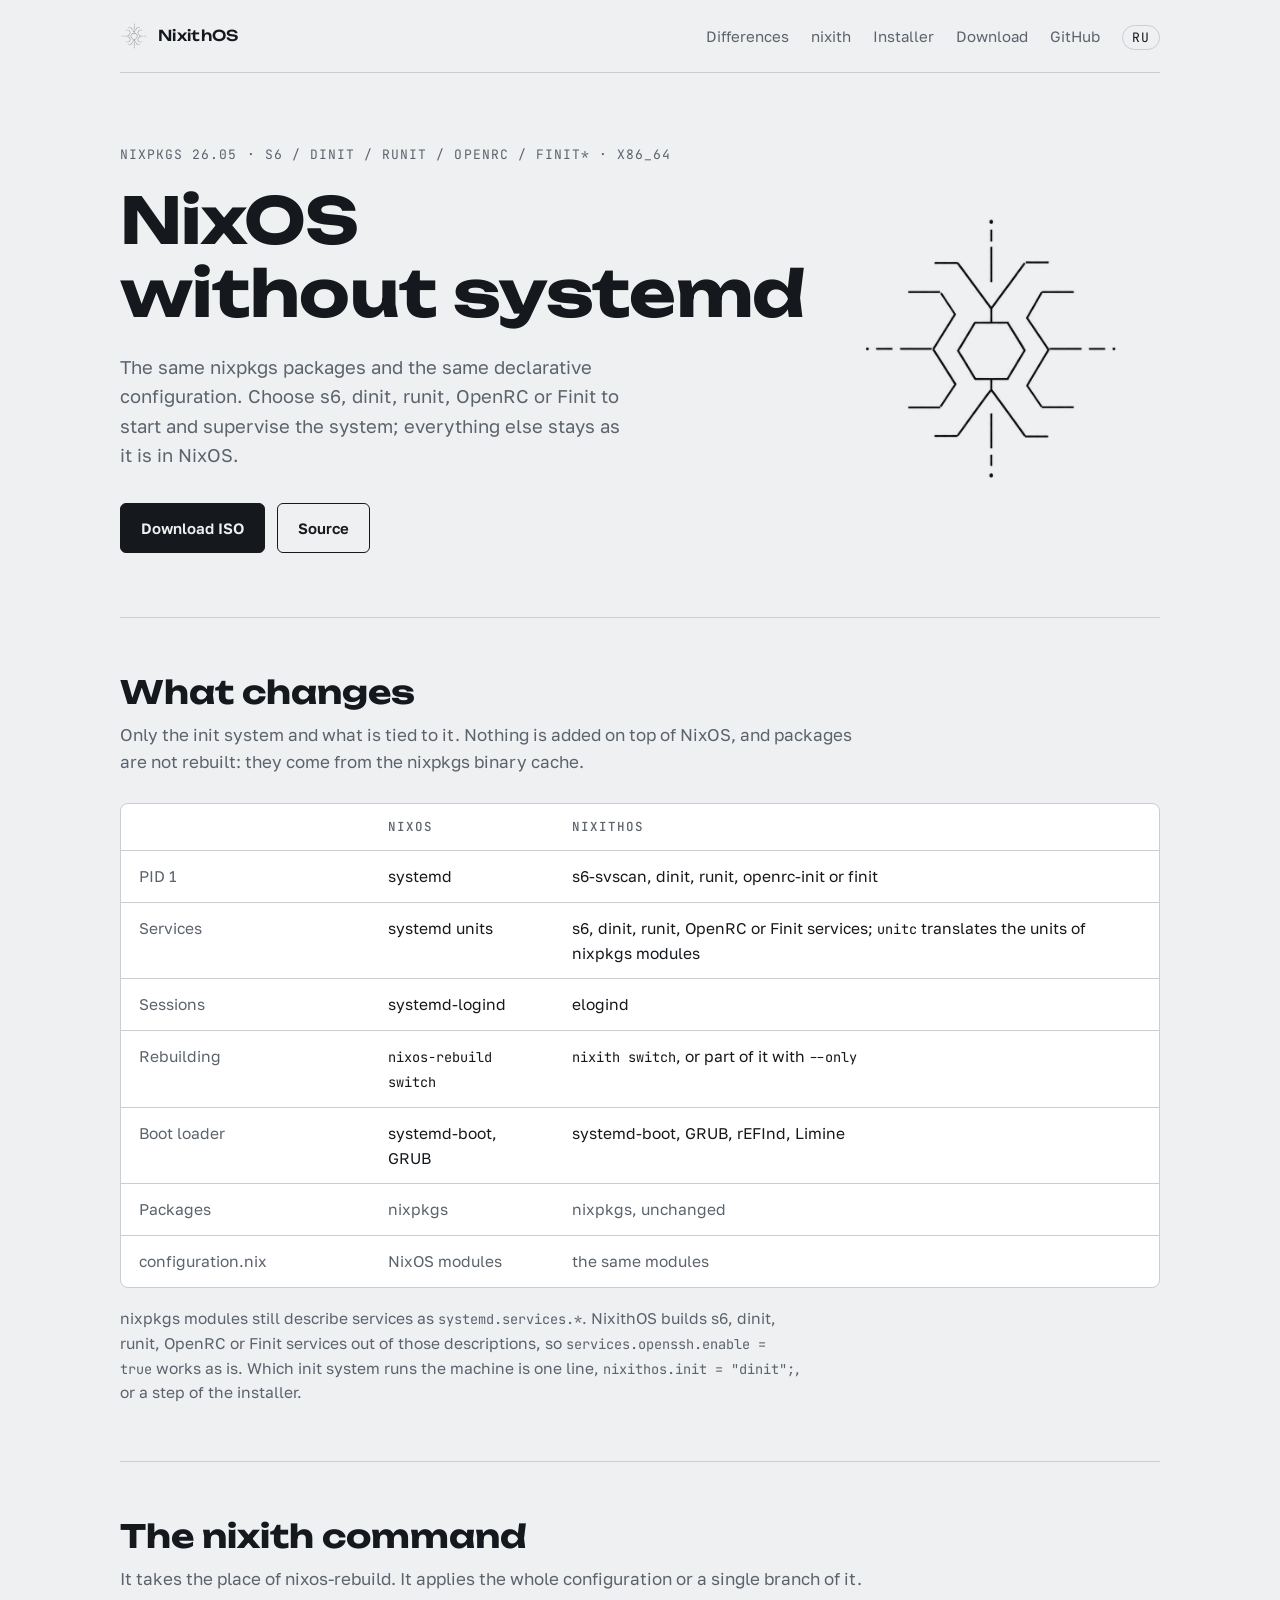
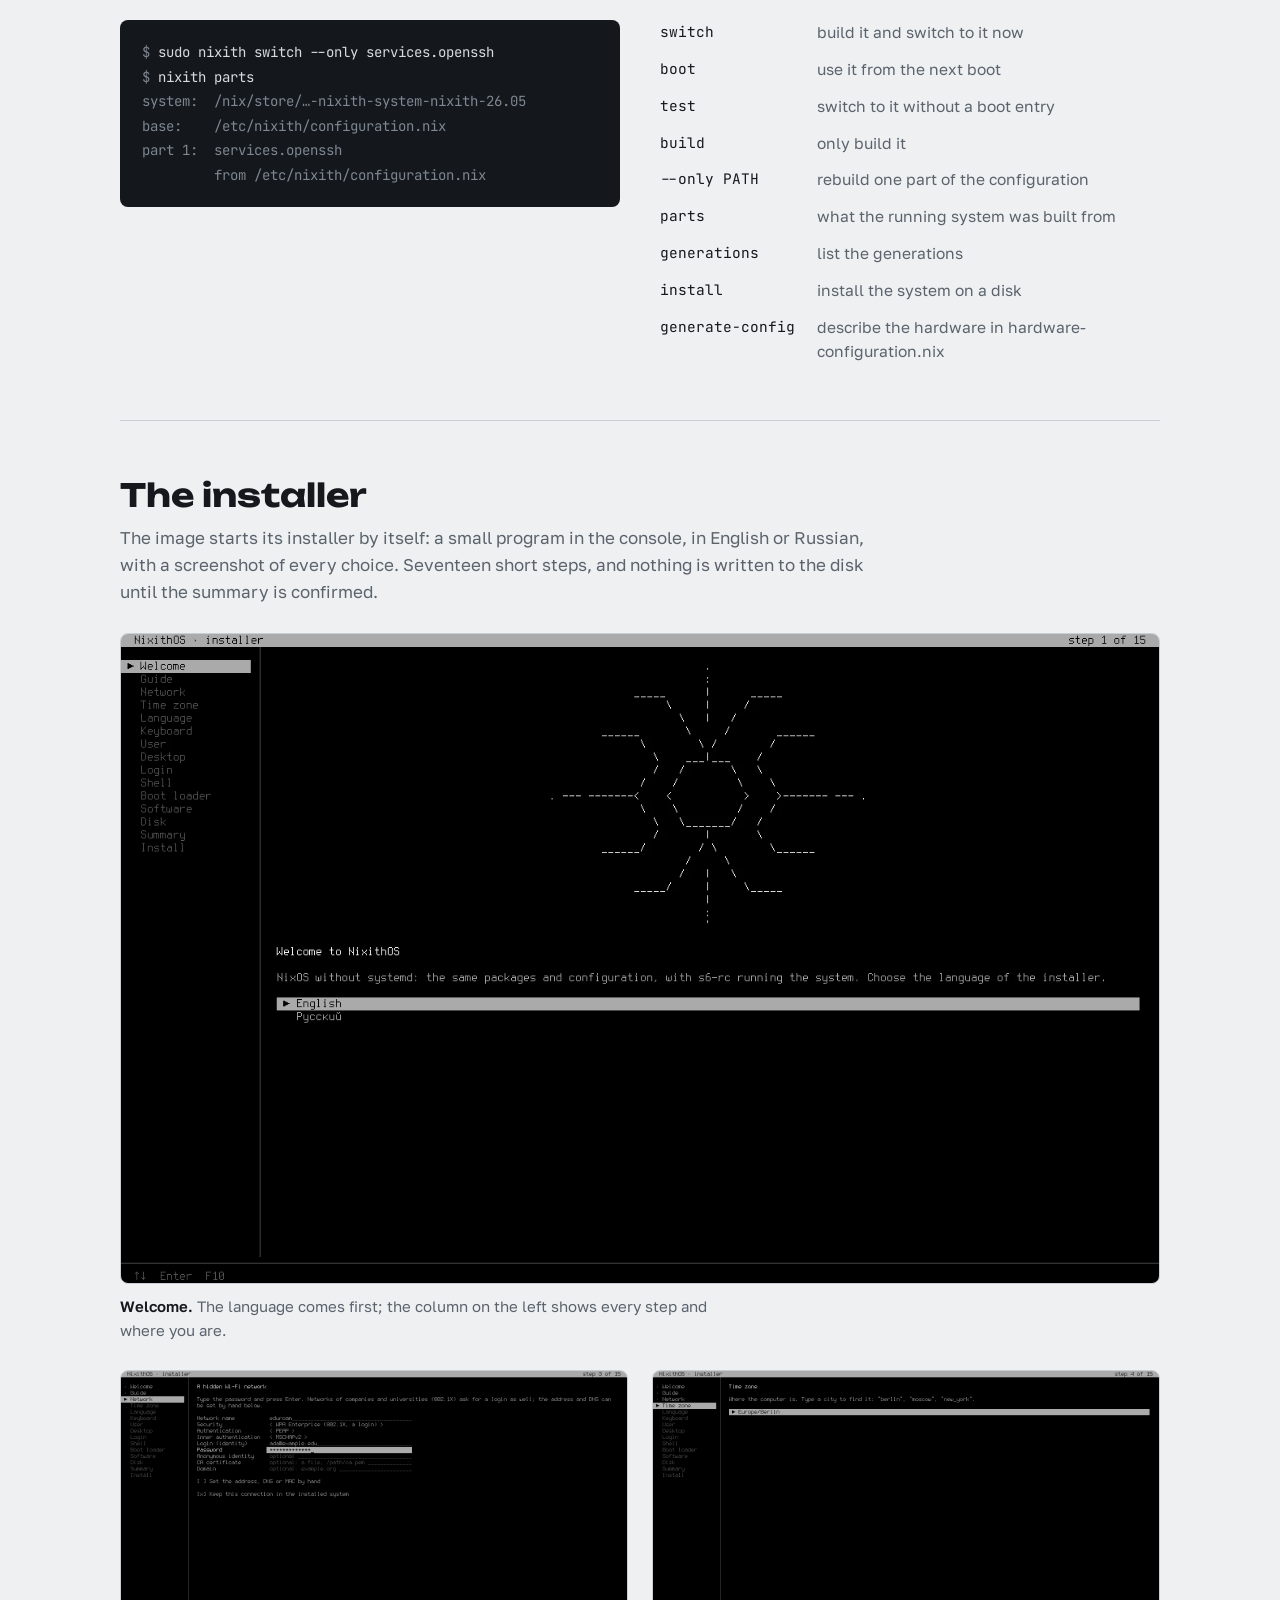
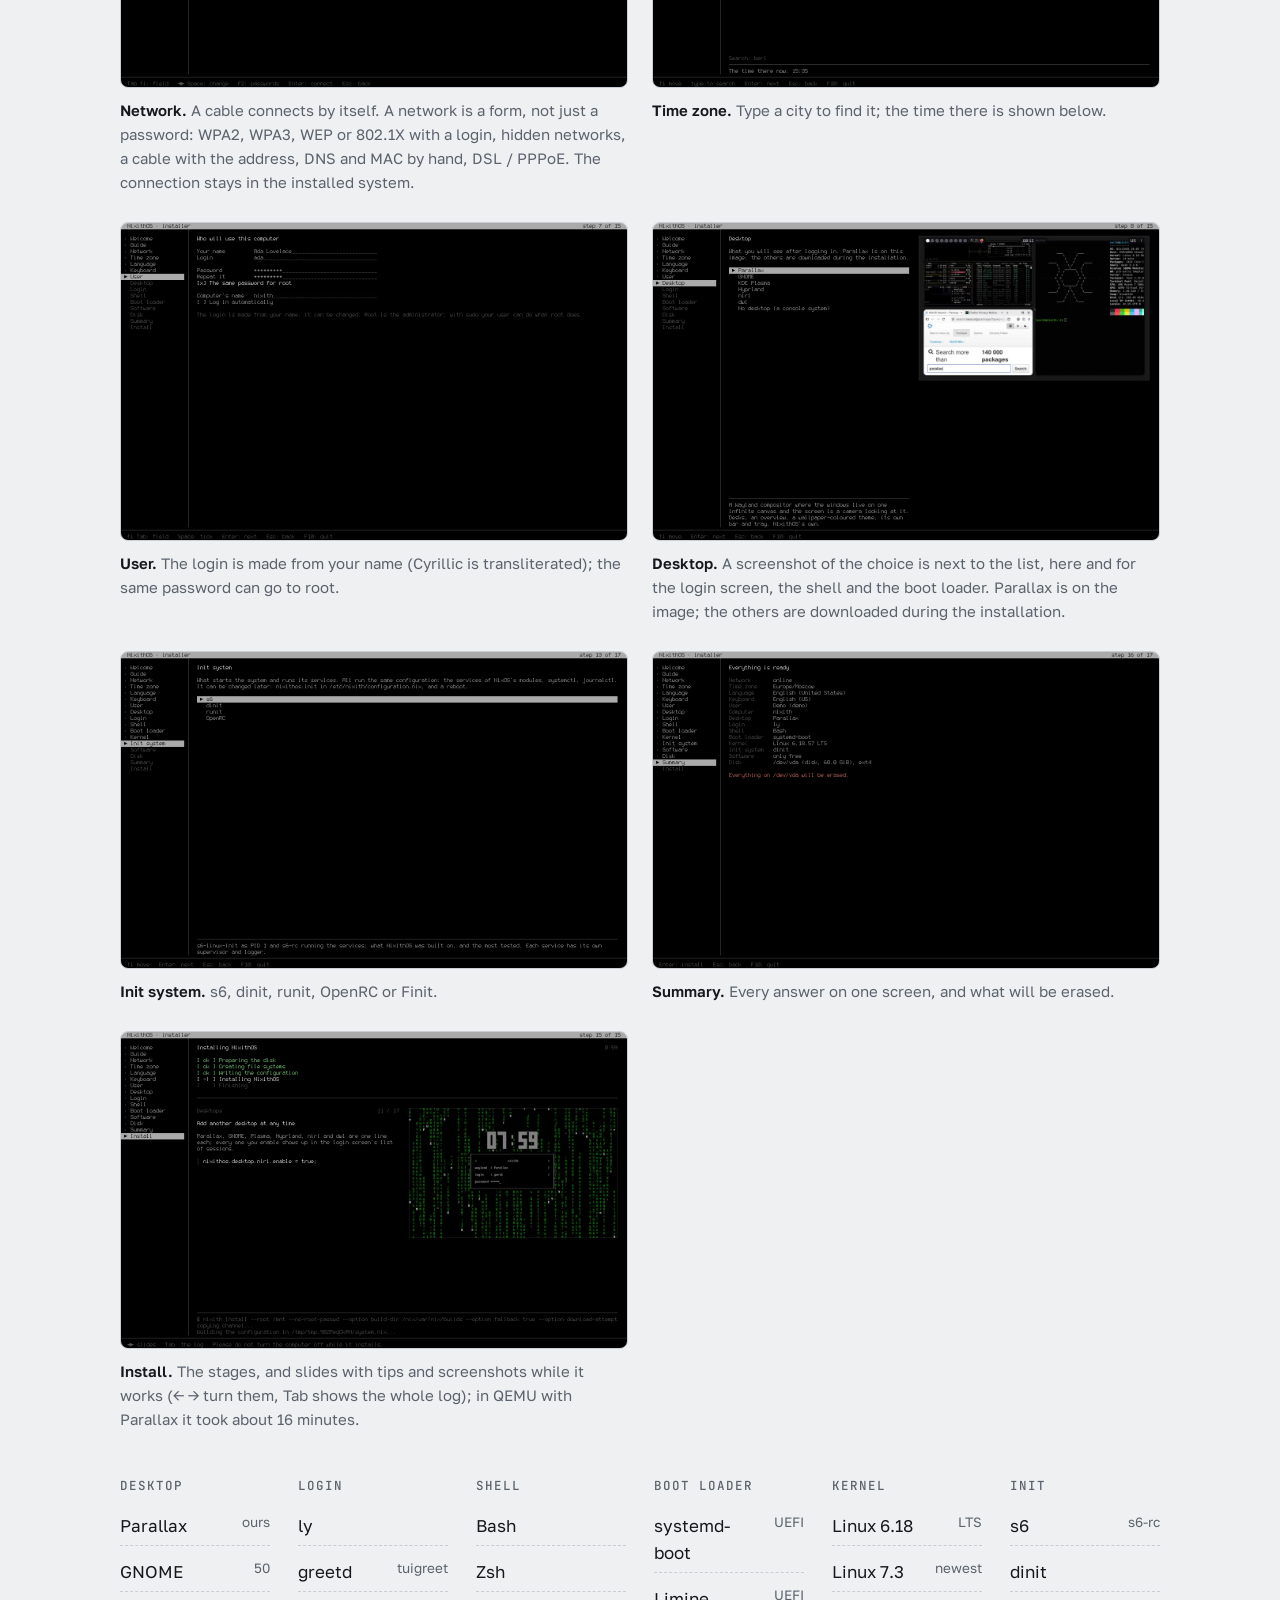
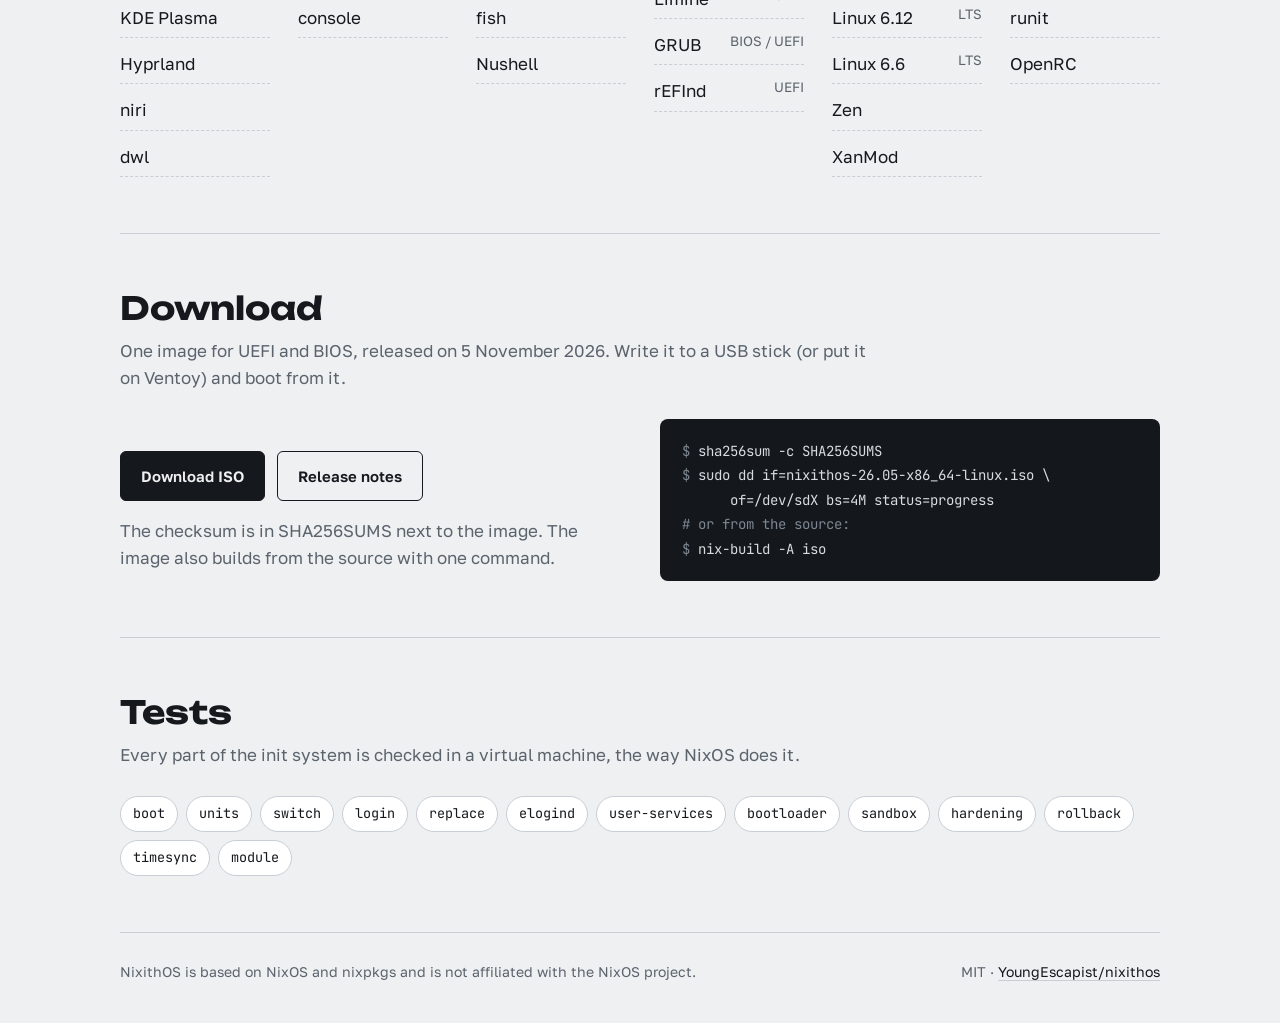
==== commit 0576981a: "Make Finit a regular init system: dependency graph, live switch, tests Finit was experimental: a uni" ====
--- a/site/index.html
+++ b/site/index.html
@@ -4,7 +4,7 @@
 <meta charset="utf-8">
 <meta name="viewport" content="width=device-width, initial-scale=1, viewport-fit=cover">
 <title>NixithOS</title>
-<meta name="description" content="NixithOS: NixOS without systemd, on s6, dinit, runit, OpenRC or experimental Finit. The same nixpkgs packages and the same configuration.">
+<meta name="description" content="NixithOS: NixOS without systemd, on s6, dinit, runit, OpenRC or Finit. The same nixpkgs packages and the same configuration.">
 <link rel="icon" type="image/png" href="favicon.png">
 <link rel="alternate" hreflang="en" href="https://youngescapist.github.io/nixithos/">
 <link rel="alternate" hreflang="ru" href="https://youngescapist.github.io/nixithos/ru/">
@@ -34,7 +34,7 @@
       <div>
         <p class="eyebrow">nixpkgs 26.05 · s6 / dinit / runit / OpenRC / Finit* · x86_64</p>
         <h1>NixOS without&nbsp;systemd</h1>
-        <p class="lead">The same nixpkgs packages and the same declarative configuration. Choose s6, dinit, runit, OpenRC or experimental Finit to start and supervise the system; everything else stays as it is in NixOS.</p>
+        <p class="lead">The same nixpkgs packages and the same declarative configuration. Choose s6, dinit, runit, OpenRC or Finit to start and supervise the system; everything else stays as it is in NixOS.</p>
         <div class="actions">
           <a class="btn primary" href="#download">Download ISO</a>
           <a class="btn ghost" href="https://github.com/YoungEscapist/nixithos">Source</a>
@@ -52,8 +52,8 @@
         <table>
           <thead><tr><th scope="col"></th><th scope="col">NixOS</th><th scope="col">NixithOS</th></tr></thead>
           <tbody>
-            <tr><td>PID 1</td><td>systemd</td><td>s6-svscan, dinit, runit, openrc-init or experimental Finit</td></tr>
-            <tr><td>Services</td><td>systemd units</td><td>s6, dinit, runit, OpenRC or experimental Finit services; <code>unitc</code> translates the units of nixpkgs modules</td></tr>
+            <tr><td>PID 1</td><td>systemd</td><td>s6-svscan, dinit, runit, openrc-init or finit</td></tr>
+            <tr><td>Services</td><td>systemd units</td><td>s6, dinit, runit, OpenRC or Finit services; <code>unitc</code> translates the units of nixpkgs modules</td></tr>
             <tr><td>Sessions</td><td>systemd-logind</td><td>elogind</td></tr>
             <tr><td>Rebuilding</td><td><code>nixos-rebuild switch</code></td><td><code>nixith switch</code>, or part of it with <code>--only</code></td></tr>
             <tr><td>Boot loader</td><td>systemd-boot, GRUB</td><td>systemd-boot, GRUB, rEFInd, Limine</td></tr>
@@ -62,7 +62,7 @@
           </tbody>
         </table>
       </div>
-      <p class="note">nixpkgs modules still describe services as <code>systemd.services.*</code>. NixithOS builds s6, dinit, runit, OpenRC or experimental Finit services out of those descriptions, so <code>services.openssh.enable = true</code> works as is. Which init system runs the machine is one line, <code>nixithos.init = "dinit";</code>, or a step of the installer.</p>
+      <p class="note">nixpkgs modules still describe services as <code>systemd.services.*</code>. NixithOS builds s6, dinit, runit, OpenRC or Finit services out of those descriptions, so <code>services.openssh.enable = true</code> works as is. Which init system runs the machine is one line, <code>nixithos.init = "dinit";</code>, or a step of the installer.</p>
     </section>
 
     <section id="nixith">
@@ -119,7 +119,7 @@
         </figure>
         <figure>
           <a href="img/tui-init.webp"><img src="img/tui-init.webp" width="1280" height="800" loading="lazy" alt="The Init system step with dinit selected, s6 above it, the description of dinit below"></a>
-          <figcaption><b>Init system.</b> s6, dinit, runit, OpenRC or experimental Finit. Finit is experimental and does not yet support live configuration switching.</figcaption>
+          <figcaption><b>Init system.</b> s6, dinit, runit, OpenRC or Finit.</figcaption>
         </figure>
         <figure>
           <a href="img/tui-summary.webp"><img src="img/tui-summary.webp" width="1280" height="800" loading="lazy" alt="The Summary step listing every choice, dinit as the init system among them, and the disk to be erased"></a>
